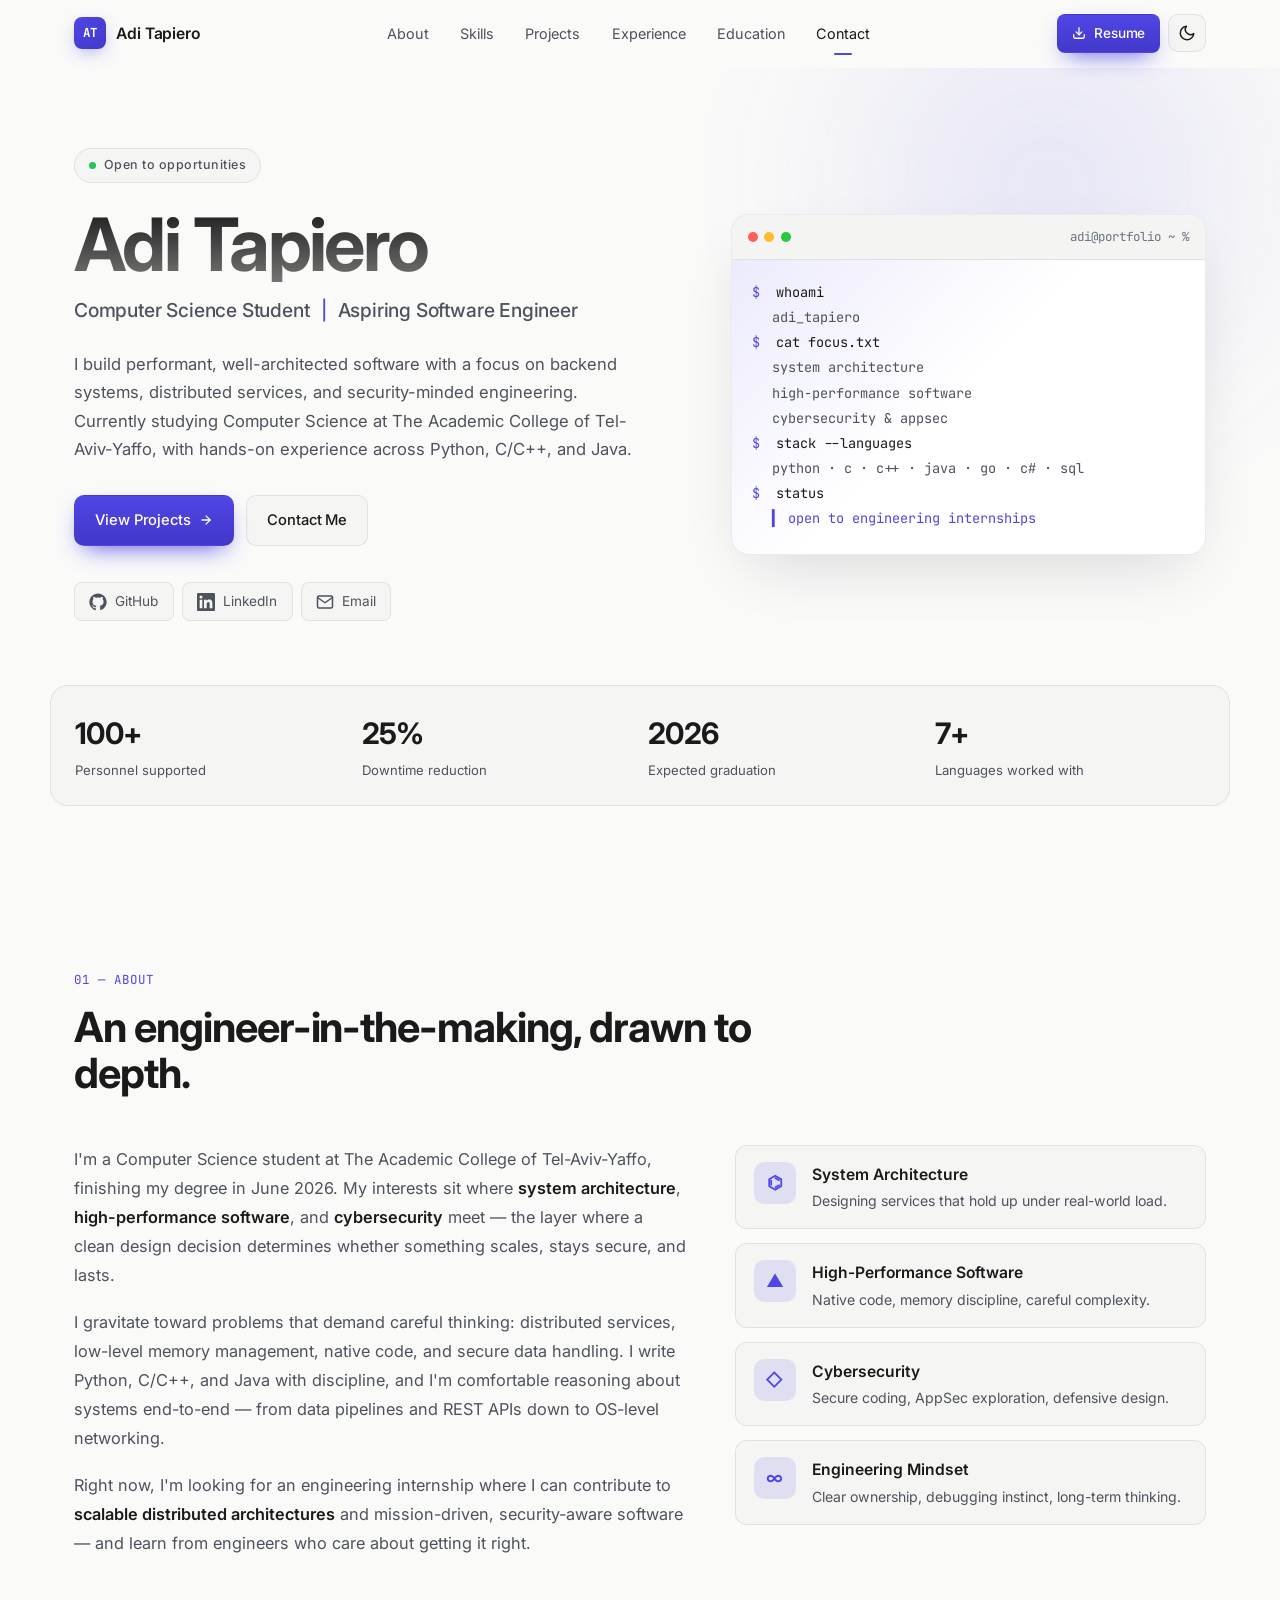
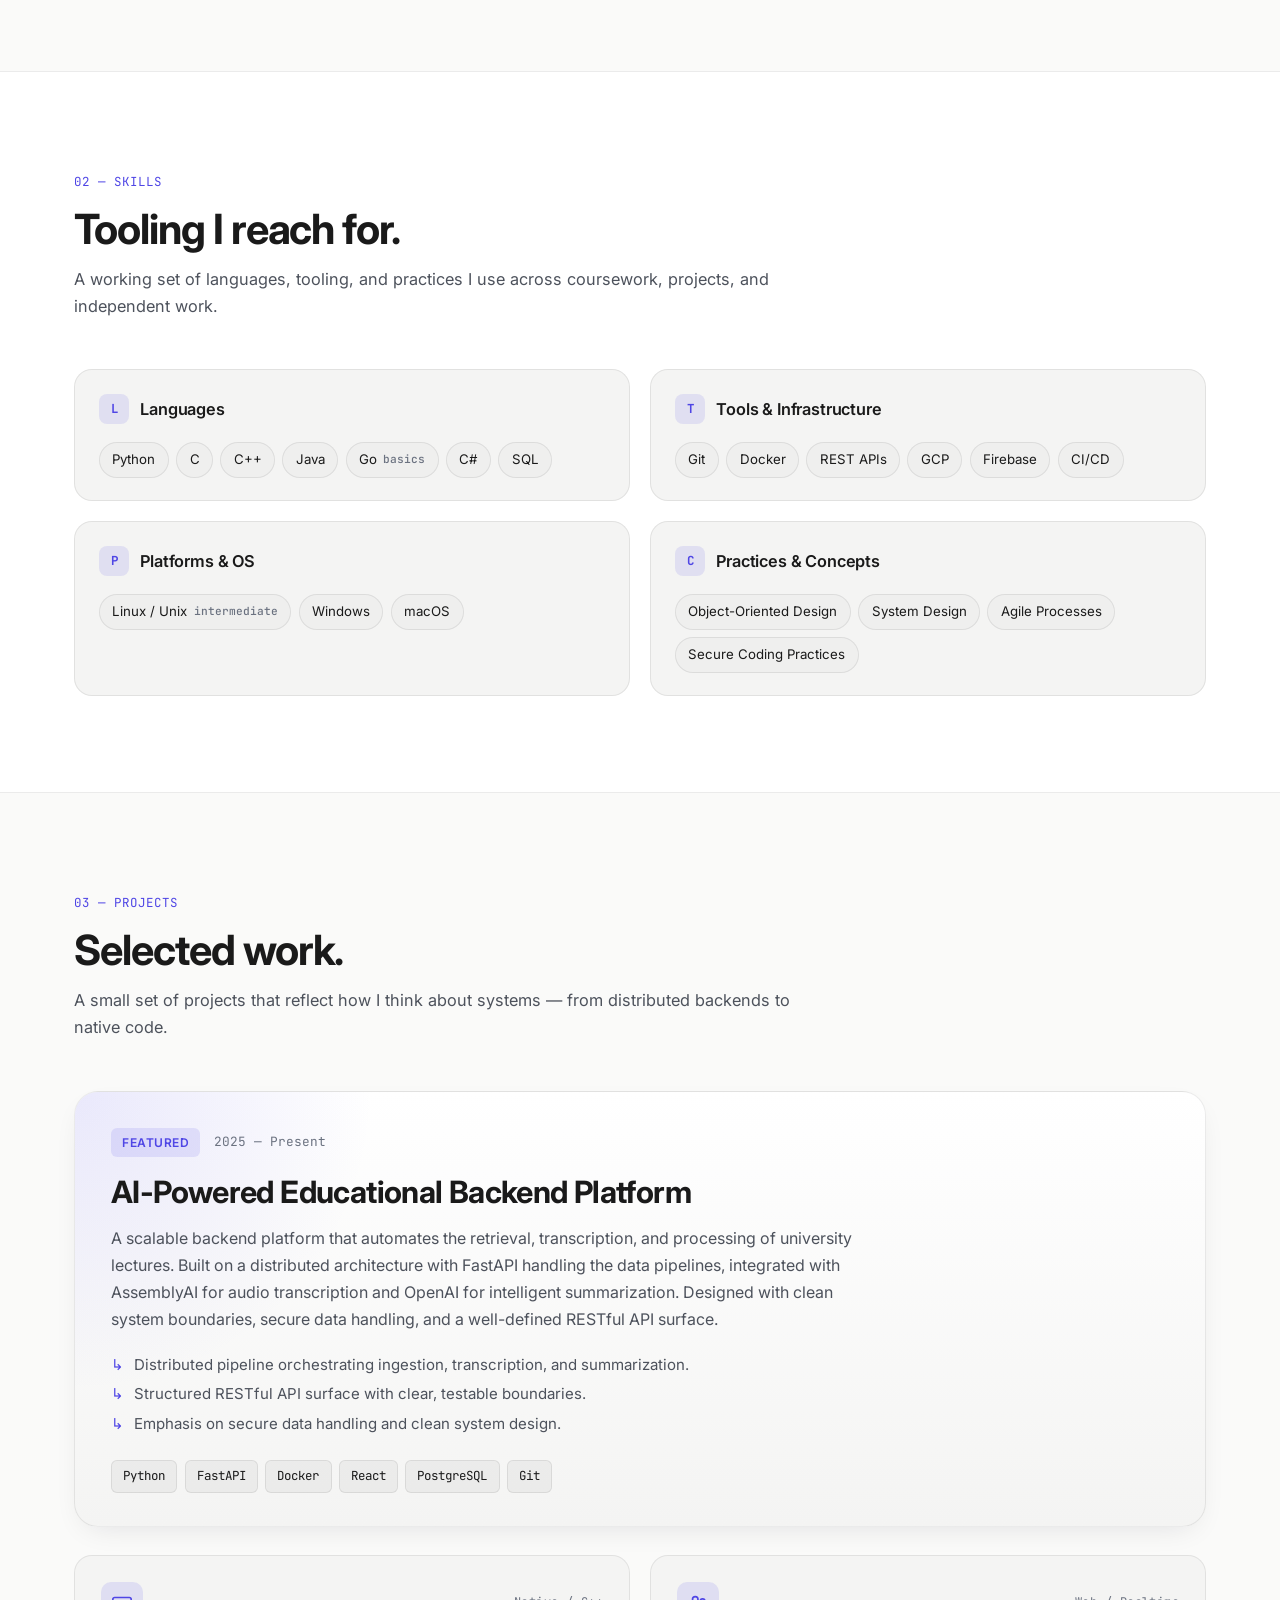
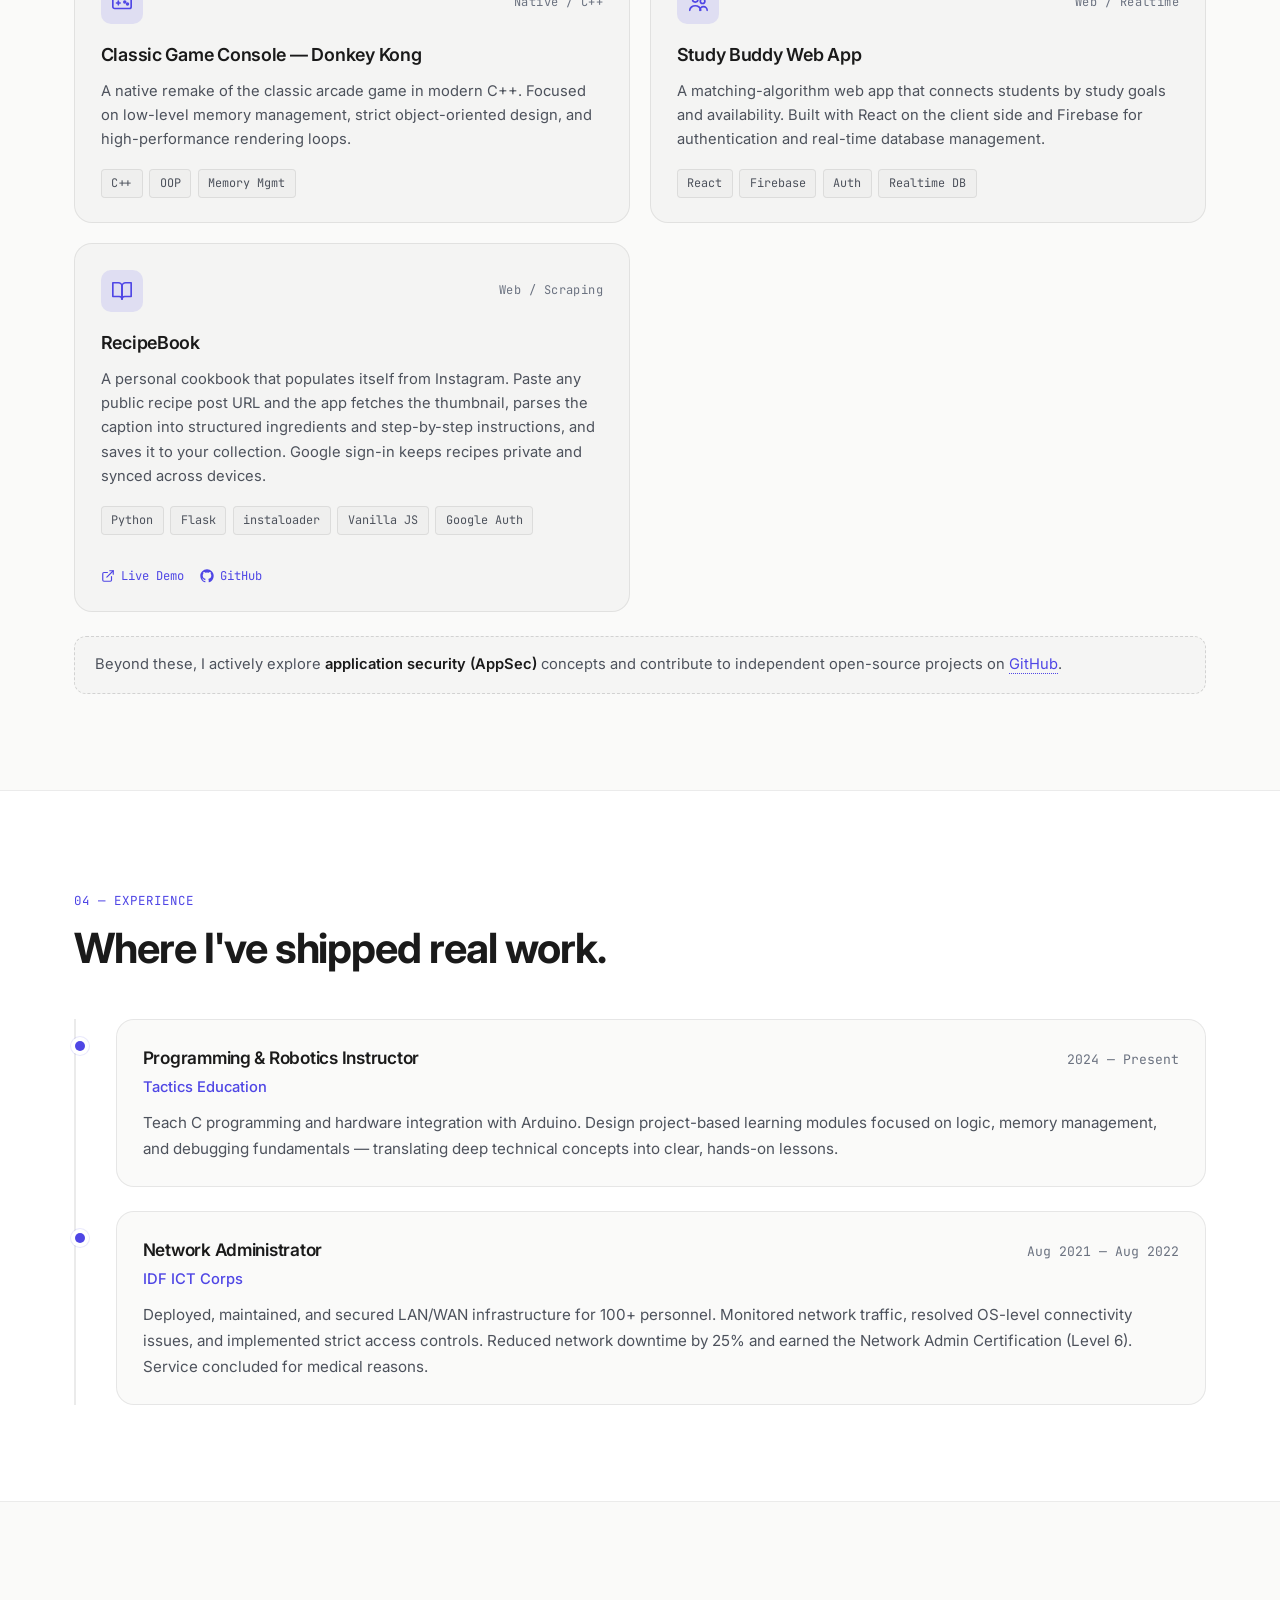
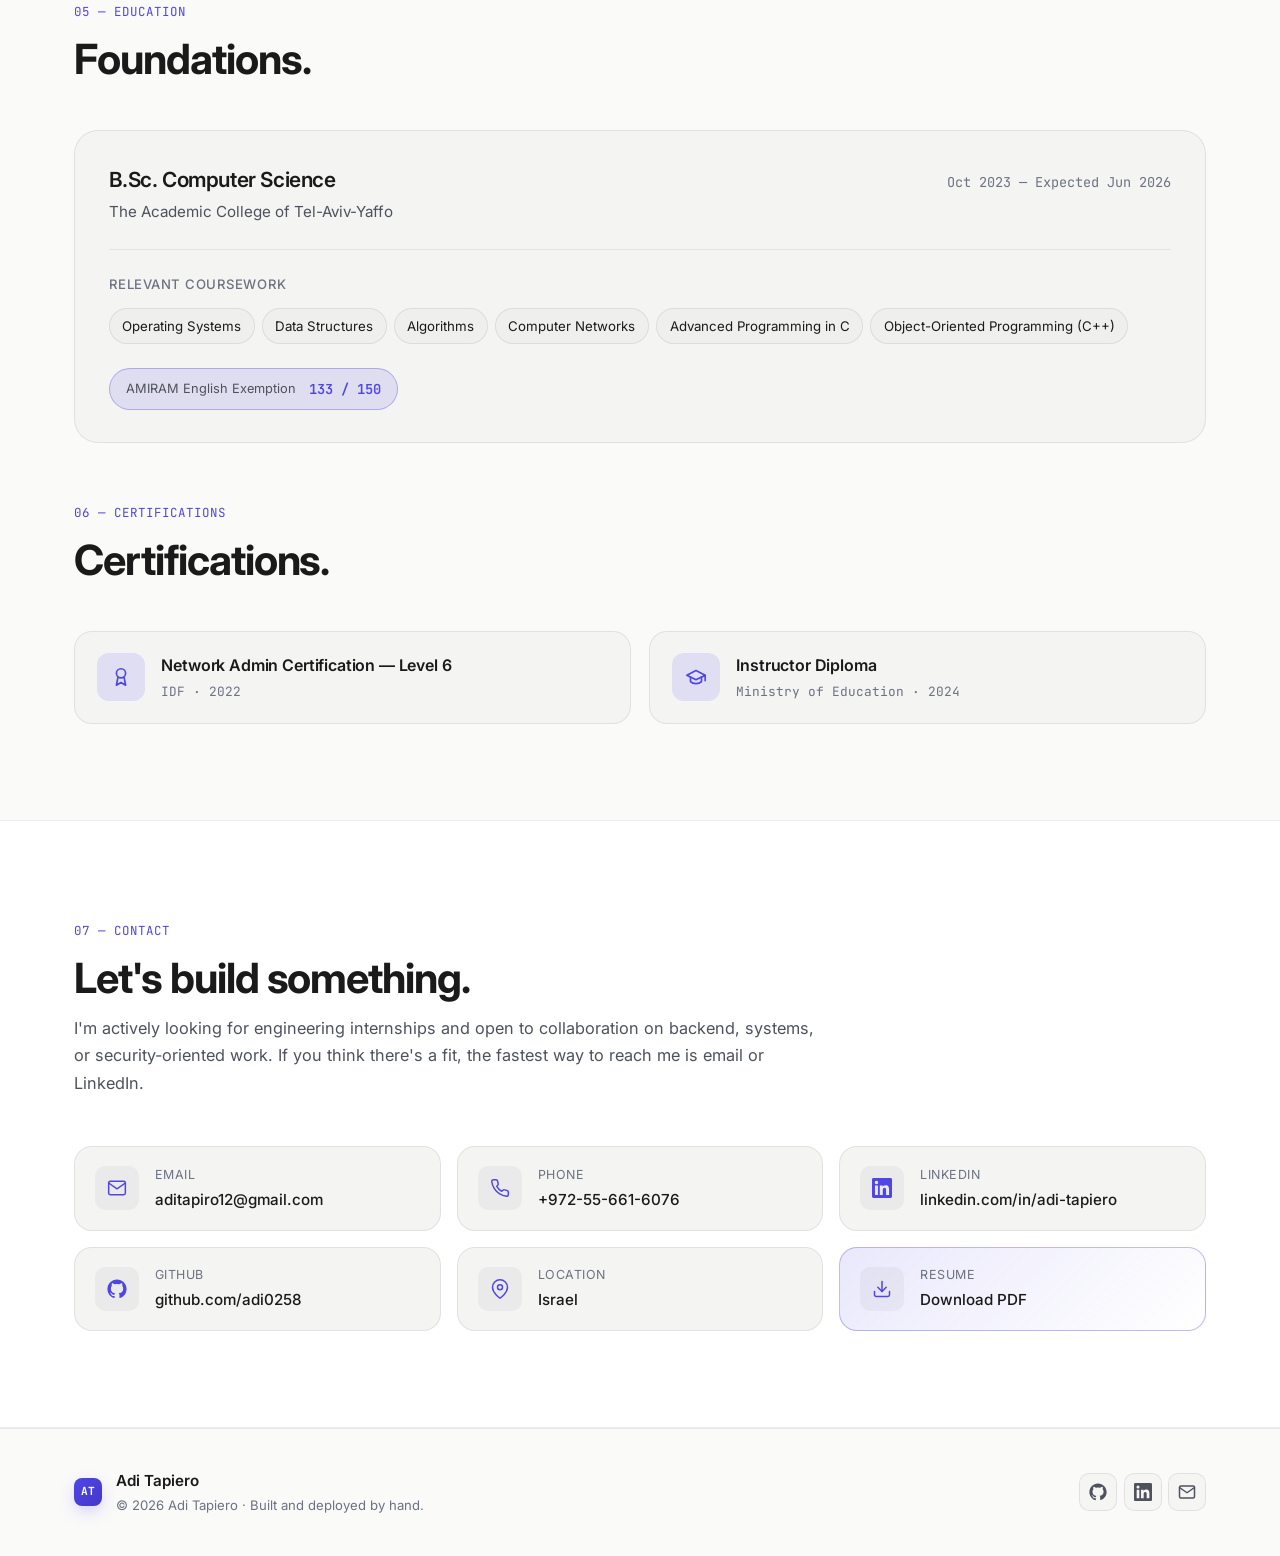
==== index.html @ b433c103 "added link" ====
<!DOCTYPE html>
<html lang="en" data-theme="dark">
<head>
  <meta charset="UTF-8" />
  <meta name="viewport" content="width=device-width, initial-scale=1.0" />
  <meta name="description" content="Adi Tapiero — Computer Science Student and Aspiring Software Engineer. Backend systems, infrastructure, and security-oriented portfolio." />
  <meta name="author" content="Adi Tapiero" />
  <title>Adi Tapiero — Computer Science Student & Aspiring SWE</title>
  <link rel="preconnect" href="https://fonts.googleapis.com" />
  <link rel="preconnect" href="https://fonts.gstatic.com" crossorigin />
  <link href="https://fonts.googleapis.com/css2?family=Inter:wght@300;400;500;600;700;800&family=JetBrains+Mono:wght@400;500;600&display=swap" rel="stylesheet" />
  <link rel="stylesheet" href="./style.css" />
</head>
<body>

  <!-- ============ NAVBAR ============ -->
  <header class="navbar" id="navbar">
    <div class="nav-inner">
      <a href="#top" class="brand" aria-label="Home — Adi Tapiero">
        <span class="monogram" aria-hidden="true">AT</span>
        <span class="brand-name">Adi Tapiero</span>
      </a>

      <nav class="nav-links" id="navLinks" aria-label="Primary">
        <a href="#about" class="nav-link">About</a>
        <a href="#skills" class="nav-link">Skills</a>
        <a href="#projects" class="nav-link">Projects</a>
        <a href="#experience" class="nav-link">Experience</a>
        <a href="#education" class="nav-link">Education</a>
        <a href="#contact" class="nav-link">Contact</a>
      </nav>

      <div class="nav-actions">
        <a href="./assets/AdiTapiero_CV.pdf" class="btn btn-primary btn-sm" target="_blank" rel="noopener" aria-label="Download Resume PDF">
          <svg width="14" height="14" viewBox="0 0 24 24" fill="none" stroke="currentColor" stroke-width="2.2" stroke-linecap="round" stroke-linejoin="round" aria-hidden="true"><path d="M21 15v4a2 2 0 0 1-2 2H5a2 2 0 0 1-2-2v-4"/><polyline points="7 10 12 15 17 10"/><line x1="12" y1="15" x2="12" y2="3"/></svg>
          Resume
        </a>
        <button class="icon-btn" id="themeToggle" aria-label="Toggle color theme" title="Toggle theme">
          <svg class="icon-sun" width="18" height="18" viewBox="0 0 24 24" fill="none" stroke="currentColor" stroke-width="2" stroke-linecap="round" stroke-linejoin="round" aria-hidden="true"><circle cx="12" cy="12" r="4"/><path d="M12 2v2M12 20v2M4.93 4.93l1.41 1.41M17.66 17.66l1.41 1.41M2 12h2M20 12h2M4.93 19.07l1.41-1.41M17.66 6.34l1.41-1.41"/></svg>
          <svg class="icon-moon" width="18" height="18" viewBox="0 0 24 24" fill="none" stroke="currentColor" stroke-width="2" stroke-linecap="round" stroke-linejoin="round" aria-hidden="true"><path d="M21 12.79A9 9 0 1 1 11.21 3 7 7 0 0 0 21 12.79z"/></svg>
        </button>
        <button class="icon-btn hamburger" id="hamburger" aria-label="Open menu" aria-expanded="false" aria-controls="navLinks">
          <span></span><span></span><span></span>
        </button>
      </div>
    </div>
  </header>

  <main id="top">

    <!-- ============ HERO ============ -->
    <section class="hero" aria-labelledby="heroTitle">
      <div class="container hero-inner">
        <div class="hero-content reveal">
          <div class="eyebrow">
            <span class="pulse" aria-hidden="true"></span>
            Open to opportunities
          </div>

          <h1 id="heroTitle" class="hero-title">
            Adi Tapiero
          </h1>
          <p class="hero-subtitle">
            Computer Science Student <span class="sep">|</span> Aspiring Software Engineer
          </p>

          <p class="hero-lead">
            I build performant, well-architected software with a focus on backend systems, distributed services, and security-minded engineering. Currently studying Computer Science at The Academic College of Tel-Aviv-Yaffo, with hands-on experience across Python, C/C++, and Java.
          </p>

          <div class="hero-ctas">
            <a href="#projects" class="btn btn-primary">
              View Projects
              <svg width="14" height="14" viewBox="0 0 24 24" fill="none" stroke="currentColor" stroke-width="2.2" stroke-linecap="round" stroke-linejoin="round" aria-hidden="true"><line x1="5" y1="12" x2="19" y2="12"/><polyline points="12 5 19 12 12 19"/></svg>
            </a>
            <a href="#contact" class="btn btn-ghost">Contact Me</a>
          </div>

          <ul class="socials" aria-label="Social links">
            <li>
              <a href="https://github.com/adi0258" target="_blank" rel="noopener" aria-label="GitHub profile">
                <svg width="18" height="18" viewBox="0 0 24 24" fill="currentColor" aria-hidden="true"><path d="M12 .5C5.65.5.5 5.65.5 12c0 5.08 3.29 9.39 7.86 10.91.58.11.79-.25.79-.56 0-.28-.01-1.02-.02-2-3.2.7-3.88-1.54-3.88-1.54-.52-1.33-1.28-1.69-1.28-1.69-1.05-.72.08-.71.08-.71 1.16.08 1.77 1.19 1.77 1.19 1.03 1.77 2.7 1.26 3.36.96.1-.75.4-1.26.73-1.55-2.55-.29-5.24-1.28-5.24-5.7 0-1.26.45-2.29 1.19-3.1-.12-.29-.52-1.46.11-3.05 0 0 .97-.31 3.18 1.18a11.02 11.02 0 0 1 5.79 0c2.2-1.49 3.17-1.18 3.17-1.18.63 1.59.23 2.76.11 3.05.74.81 1.19 1.84 1.19 3.1 0 4.43-2.69 5.4-5.26 5.69.41.35.78 1.05.78 2.11 0 1.52-.01 2.75-.01 3.13 0 .31.21.68.8.56C20.21 21.39 23.5 17.08 23.5 12 23.5 5.65 18.35.5 12 .5z"/></svg>
                <span>GitHub</span>
              </a>
            </li>
            <li>
              <a href="https://linkedin.com/in/adi-tapiero" target="_blank" rel="noopener" aria-label="LinkedIn profile">
                <svg width="18" height="18" viewBox="0 0 24 24" fill="currentColor" aria-hidden="true"><path d="M20.45 20.45h-3.55v-5.57c0-1.33-.02-3.04-1.85-3.04-1.85 0-2.13 1.45-2.13 2.95v5.66H9.36V9h3.41v1.56h.05c.48-.91 1.65-1.85 3.39-1.85 3.62 0 4.29 2.38 4.29 5.48v6.26zM5.34 7.43a2.06 2.06 0 1 1 0-4.12 2.06 2.06 0 0 1 0 4.12zM7.12 20.45H3.56V9h3.56v11.45zM22.22 0H1.77C.79 0 0 .77 0 1.72v20.56C0 23.23.79 24 1.77 24h20.45c.98 0 1.78-.77 1.78-1.72V1.72C24 .77 23.2 0 22.22 0z"/></svg>
                <span>LinkedIn</span>
              </a>
            </li>
            <li>
              <a href="mailto:aditapiro12@gmail.com" aria-label="Send email">
                <svg width="18" height="18" viewBox="0 0 24 24" fill="none" stroke="currentColor" stroke-width="2" stroke-linecap="round" stroke-linejoin="round" aria-hidden="true"><path d="M4 4h16c1.1 0 2 .9 2 2v12c0 1.1-.9 2-2 2H4c-1.1 0-2-.9-2-2V6c0-1.1.9-2 2-2z"/><polyline points="22,6 12,13 2,6"/></svg>
                <span>Email</span>
              </a>
            </li>
          </ul>
        </div>

        <aside class="hero-card reveal" aria-label="At a glance">
          <div class="card-glow" aria-hidden="true"></div>
          <div class="terminal-bar">
            <span></span><span></span><span></span>
            <p class="terminal-title">adi@portfolio ~ %</p>
          </div>
          <div class="terminal-body">
            <p><span class="t-prompt">$</span> whoami</p>
            <p class="t-out">adi_tapiero</p>
            <p><span class="t-prompt">$</span> cat focus.txt</p>
            <p class="t-out">system architecture</p>
            <p class="t-out">high-performance software</p>
            <p class="t-out">cybersecurity &amp; appsec</p>
            <p><span class="t-prompt">$</span> stack --languages</p>
            <p class="t-out">python · c · c++ · java · go · c# · sql</p>
            <p><span class="t-prompt">$</span> status</p>
            <p class="t-out t-accent">▍ open to engineering internships</p>
          </div>
        </aside>
      </div>

      <div class="metrics container reveal" role="list">
        <div class="metric" role="listitem">
          <div class="metric-num">100+</div>
          <div class="metric-label">Personnel supported</div>
        </div>
        <div class="metric" role="listitem">
          <div class="metric-num">25%</div>
          <div class="metric-label">Downtime reduction</div>
        </div>
        <div class="metric" role="listitem">
          <div class="metric-num">2026</div>
          <div class="metric-label">Expected graduation</div>
        </div>
        <div class="metric" role="listitem">
          <div class="metric-num">7+</div>
          <div class="metric-label">Languages worked with</div>
        </div>
      </div>
    </section>

    <!-- ============ ABOUT ============ -->
    <section id="about" class="section" aria-labelledby="aboutTitle">
      <div class="container">
        <header class="section-head reveal">
          <span class="section-tag">01 — About</span>
          <h2 id="aboutTitle" class="section-title">An engineer-in-the-making, drawn to depth.</h2>
        </header>

        <div class="about-grid">
          <div class="about-text reveal">
            <p>
              I'm a Computer Science student at The Academic College of Tel-Aviv-Yaffo, finishing my degree in June 2026. My interests sit where <strong>system architecture</strong>, <strong>high-performance software</strong>, and <strong>cybersecurity</strong> meet — the layer where a clean design decision determines whether something scales, stays secure, and lasts.
            </p>
            <p>
              I gravitate toward problems that demand careful thinking: distributed services, low-level memory management, native code, and secure data handling. I write Python, C/C++, and Java with discipline, and I'm comfortable reasoning about systems end-to-end — from data pipelines and REST APIs down to OS-level networking.
            </p>
            <p>
              Right now, I'm looking for an engineering internship where I can contribute to <strong>scalable distributed architectures</strong> and mission-driven, security-aware software — and learn from engineers who care about getting it right.
            </p>
          </div>

          <ul class="focus-list reveal" aria-label="Areas of focus">
            <li>
              <div class="focus-icon">⌬</div>
              <div>
                <h4>System Architecture</h4>
                <p>Designing services that hold up under real-world load.</p>
              </div>
            </li>
            <li>
              <div class="focus-icon">▲</div>
              <div>
                <h4>High-Performance Software</h4>
                <p>Native code, memory discipline, careful complexity.</p>
              </div>
            </li>
            <li>
              <div class="focus-icon">◇</div>
              <div>
                <h4>Cybersecurity</h4>
                <p>Secure coding, AppSec exploration, defensive design.</p>
              </div>
            </li>
            <li>
              <div class="focus-icon">∞</div>
              <div>
                <h4>Engineering Mindset</h4>
                <p>Clear ownership, debugging instinct, long-term thinking.</p>
              </div>
            </li>
          </ul>
        </div>
      </div>
    </section>

    <!-- ============ SKILLS ============ -->
    <section id="skills" class="section section-alt" aria-labelledby="skillsTitle">
      <div class="container">
        <header class="section-head reveal">
          <span class="section-tag">02 — Skills</span>
          <h2 id="skillsTitle" class="section-title">Tooling I reach for.</h2>
          <p class="section-sub">A working set of languages, tooling, and practices I use across coursework, projects, and independent work.</p>
        </header>

        <div class="skills-grid">
          <article class="skill-card reveal">
            <header class="skill-head">
              <span class="skill-bullet">L</span>
              <h3>Languages</h3>
            </header>
            <ul class="chips">
              <li class="chip">Python</li>
              <li class="chip">C</li>
              <li class="chip">C++</li>
              <li class="chip">Java</li>
              <li class="chip">Go <span class="chip-meta">basics</span></li>
              <li class="chip">C#</li>
              <li class="chip">SQL</li>
            </ul>
          </article>

          <article class="skill-card reveal">
            <header class="skill-head">
              <span class="skill-bullet">T</span>
              <h3>Tools &amp; Infrastructure</h3>
            </header>
            <ul class="chips">
              <li class="chip">Git</li>
              <li class="chip">Docker</li>
              <li class="chip">REST APIs</li>
              <li class="chip">GCP</li>
              <li class="chip">Firebase</li>
              <li class="chip">CI/CD</li>
            </ul>
          </article>

          <article class="skill-card reveal">
            <header class="skill-head">
              <span class="skill-bullet">P</span>
              <h3>Platforms &amp; OS</h3>
            </header>
            <ul class="chips">
              <li class="chip">Linux / Unix <span class="chip-meta">intermediate</span></li>
              <li class="chip">Windows</li>
              <li class="chip">macOS</li>
            </ul>
          </article>

          <article class="skill-card reveal">
            <header class="skill-head">
              <span class="skill-bullet">C</span>
              <h3>Practices &amp; Concepts</h3>
            </header>
            <ul class="chips">
              <li class="chip">Object-Oriented Design</li>
              <li class="chip">System Design</li>
              <li class="chip">Agile Processes</li>
              <li class="chip">Secure Coding Practices</li>
            </ul>
          </article>
        </div>
      </div>
    </section>

    <!-- ============ PROJECTS ============ -->
    <section id="projects" class="section" aria-labelledby="projectsTitle">
      <div class="container">
        <header class="section-head reveal">
          <span class="section-tag">03 — Projects</span>
          <h2 id="projectsTitle" class="section-title">Selected work.</h2>
          <p class="section-sub">A small set of projects that reflect how I think about systems — from distributed backends to native code.</p>
        </header>

        <!-- Featured Project -->
        <article class="project-featured reveal" aria-labelledby="featuredTitle">
          <div class="featured-meta">
            <span class="badge">Featured</span>
            <span class="featured-period">2025 — Present</span>
          </div>

          <h3 id="featuredTitle" class="featured-title">AI-Powered Educational Backend Platform</h3>

          <p class="featured-desc">
            A scalable backend platform that automates the retrieval, transcription, and processing of university lectures. Built on a distributed architecture with FastAPI handling the data pipelines, integrated with AssemblyAI for audio transcription and OpenAI for intelligent summarization. Designed with clean system boundaries, secure data handling, and a well-defined RESTful API surface.
          </p>

          <ul class="featured-highlights" aria-label="Project highlights">
            <li><span>↳</span> Distributed pipeline orchestrating ingestion, transcription, and summarization.</li>
            <li><span>↳</span> Structured RESTful API surface with clear, testable boundaries.</li>
            <li><span>↳</span> Emphasis on secure data handling and clean system design.</li>
          </ul>

          <div class="featured-stack">
            <span class="tech">Python</span>
            <span class="tech">FastAPI</span>
            <span class="tech">Docker</span>
            <span class="tech">React</span>
            <span class="tech">PostgreSQL</span>
            <span class="tech">Git</span>
          </div>
        </article>

        <!-- Other Projects -->
        <div class="projects-grid">
          <article class="project-card reveal">
            <div class="pc-top">
              <div class="pc-icon" aria-hidden="true">
                <svg width="22" height="22" viewBox="0 0 24 24" fill="none" stroke="currentColor" stroke-width="1.8" stroke-linecap="round" stroke-linejoin="round"><rect x="2" y="6" width="20" height="12" rx="2"/><line x1="6" y1="12" x2="10" y2="12"/><line x1="8" y1="10" x2="8" y2="14"/><circle cx="15" cy="11" r="1"/><circle cx="18" cy="13" r="1"/></svg>
              </div>
              <span class="pc-tag">Native / C++</span>
            </div>
            <h3 class="pc-title">Classic Game Console — Donkey Kong</h3>
            <p class="pc-desc">
              A native remake of the classic arcade game in modern C++. Focused on low-level memory management, strict object-oriented design, and high-performance rendering loops.
            </p>
            <ul class="pc-stack">
              <li>C++</li>
              <li>OOP</li>
              <li>Memory Mgmt</li>
            </ul>
          </article>

          <article class="project-card reveal">
            <div class="pc-top">
              <div class="pc-icon" aria-hidden="true">
                <svg width="22" height="22" viewBox="0 0 24 24" fill="none" stroke="currentColor" stroke-width="1.8" stroke-linecap="round" stroke-linejoin="round"><circle cx="9" cy="8" r="3"/><circle cx="17" cy="10" r="2.5"/><path d="M3 20c0-3 3-5 6-5s6 2 6 5"/><path d="M14 20c0-2.2 1.7-4 4-4s4 1.8 4 4"/></svg>
              </div>
              <span class="pc-tag">Web / Realtime</span>
            </div>
            <h3 class="pc-title">Study Buddy Web App</h3>
            <p class="pc-desc">
              A matching-algorithm web app that connects students by study goals and availability. Built with React on the client side and Firebase for authentication and real-time database management.
            </p>
            <ul class="pc-stack">
              <li>React</li>
              <li>Firebase</li>
              <li>Auth</li>
              <li>Realtime DB</li>
            </ul>
          </article>

          <article class="project-card reveal">
            <div class="pc-top">
              <div class="pc-icon" aria-hidden="true">
                <svg width="22" height="22" viewBox="0 0 24 24" fill="none" stroke="currentColor" stroke-width="1.8" stroke-linecap="round" stroke-linejoin="round"><path d="M2 3h6a4 4 0 0 1 4 4v14a3 3 0 0 0-3-3H2z"/><path d="M22 3h-6a4 4 0 0 0-4 4v14a3 3 0 0 1 3-3h7z"/></svg>
              </div>
              <span class="pc-tag">Web / Scraping</span>
            </div>
            <h3 class="pc-title">RecipeBook</h3>
            <p class="pc-desc">
              A personal cookbook that populates itself from Instagram. Paste any public recipe post URL and the app fetches the thumbnail, parses the caption into structured ingredients and step-by-step instructions, and saves it to your collection. Google sign-in keeps recipes private and synced across devices.
            </p>
            <ul class="pc-stack">
              <li>Python</li>
              <li>Flask</li>
              <li>instaloader</li>
              <li>Vanilla JS</li>
              <li>Google Auth</li>
            </ul>
            <div class="pc-links">
              <a class="pc-link" href="https://recipe-book-one-psi.vercel.app/" target="_blank" rel="noopener" aria-label="RecipeBook live demo">
                <svg width="14" height="14" viewBox="0 0 24 24" fill="none" stroke="currentColor" stroke-width="2" stroke-linecap="round" stroke-linejoin="round" aria-hidden="true"><path d="M18 13v6a2 2 0 0 1-2 2H5a2 2 0 0 1-2-2V8a2 2 0 0 1 2-2h6"/><polyline points="15 3 21 3 21 9"/><line x1="10" y1="14" x2="21" y2="3"/></svg>
                Live Demo
              </a>
              <a class="pc-link" href="https://github.com/adi0258/RecipeBook" target="_blank" rel="noopener" aria-label="RecipeBook on GitHub">
                <svg width="14" height="14" viewBox="0 0 24 24" fill="currentColor" aria-hidden="true"><path d="M12 .5C5.65.5.5 5.65.5 12c0 5.08 3.29 9.39 7.86 10.91.58.11.79-.25.79-.56 0-.28-.01-1.02-.02-2-3.2.7-3.88-1.54-3.88-1.54-.52-1.33-1.28-1.69-1.28-1.69-1.05-.72.08-.71.08-.71 1.16.08 1.77 1.19 1.77 1.19 1.03 1.77 2.7 1.26 3.36.96.1-.75.4-1.26.73-1.55-2.55-.29-5.24-1.28-5.24-5.7 0-1.26.45-2.29 1.19-3.1-.12-.29-.52-1.46.11-3.05 0 0 .97-.31 3.18 1.18a11.02 11.02 0 0 1 5.79 0c2.2-1.49 3.17-1.18 3.17-1.18.63 1.59.23 2.76.11 3.05.74.81 1.19 1.84 1.19 3.1 0 4.43-2.69 5.4-5.26 5.69.41.35.78 1.05.78 2.11 0 1.52-.01 2.75-.01 3.13 0 .31.21.68.8.56C20.21 21.39 23.5 17.08 23.5 12 23.5 5.65 18.35.5 12 .5z"/></svg>
                GitHub
              </a>
            </div>
          </article>
        </div>

        <p class="projects-note reveal">
          Beyond these, I actively explore <strong>application security (AppSec)</strong> concepts and contribute to independent open-source projects on <a href="https://github.com/adi0258" target="_blank" rel="noopener">GitHub</a>.
        </p>
      </div>
    </section>

    <!-- ============ EXPERIENCE ============ -->
    <section id="experience" class="section section-alt" aria-labelledby="experienceTitle">
      <div class="container">
        <header class="section-head reveal">
          <span class="section-tag">04 — Experience</span>
          <h2 id="experienceTitle" class="section-title">Where I've shipped real work.</h2>
        </header>

        <ol class="timeline">
          <li class="timeline-item reveal">
            <div class="timeline-dot" aria-hidden="true"></div>
            <article class="timeline-card">
              <div class="tl-head">
                <h3>Programming &amp; Robotics Instructor</h3>
                <span class="tl-period">2024 — Present</span>
              </div>
              <p class="tl-company">Tactics Education</p>
              <p class="tl-desc">
                Teach C programming and hardware integration with Arduino. Design project-based learning modules focused on logic, memory management, and debugging fundamentals — translating deep technical concepts into clear, hands-on lessons.
              </p>
            </article>
          </li>

          <li class="timeline-item reveal">
            <div class="timeline-dot" aria-hidden="true"></div>
            <article class="timeline-card">
              <div class="tl-head">
                <h3>Network Administrator</h3>
                <span class="tl-period">Aug 2021 — Aug 2022</span>
              </div>
              <p class="tl-company">IDF ICT Corps</p>
              <p class="tl-desc">
                Deployed, maintained, and secured LAN/WAN infrastructure for 100+ personnel. Monitored network traffic, resolved OS-level connectivity issues, and implemented strict access controls. Reduced network downtime by 25% and earned the Network Admin Certification (Level 6). Service concluded for medical reasons.
              </p>
            </article>
          </li>
        </ol>
      </div>
    </section>

    <!-- ============ EDUCATION ============ -->
    <section id="education" class="section" aria-labelledby="educationTitle">
      <div class="container">
        <header class="section-head reveal">
          <span class="section-tag">05 — Education</span>
          <h2 id="educationTitle" class="section-title">Foundations.</h2>
        </header>

        <div class="education-card reveal">
          <div class="edu-top">
            <div>
              <h3 class="edu-degree">B.Sc. Computer Science</h3>
              <p class="edu-school">The Academic College of Tel-Aviv-Yaffo</p>
            </div>
            <span class="edu-period">Oct 2023 — Expected Jun 2026</span>
          </div>

          <div class="edu-body">
            <h4 class="edu-sub">Relevant Coursework</h4>
            <ul class="chips">
              <li class="chip">Operating Systems</li>
              <li class="chip">Data Structures</li>
              <li class="chip">Algorithms</li>
              <li class="chip">Computer Networks</li>
              <li class="chip">Advanced Programming in C</li>
              <li class="chip">Object-Oriented Programming (C++)</li>
            </ul>

            <div class="edu-extra">
              <div class="edu-pill">
                <span class="edu-pill-label">AMIRAM English Exemption</span>
                <span class="edu-pill-value">133 / 150</span>
              </div>
            </div>
          </div>
        </div>

        <!-- ============ CERTIFICATIONS (in-Education block) ============ -->
        <div class="cert-block">
          <header class="section-head reveal" style="margin-top:3.5rem">
            <span class="section-tag">06 — Certifications</span>
            <h2 class="section-title">Certifications.</h2>
          </header>

          <div class="cert-grid">
            <article class="cert-card reveal">
              <div class="cert-icon" aria-hidden="true">
                <svg width="22" height="22" viewBox="0 0 24 24" fill="none" stroke="currentColor" stroke-width="1.8" stroke-linecap="round" stroke-linejoin="round"><circle cx="12" cy="8" r="5"/><polyline points="8.5 13 7 21 12 18 17 21 15.5 13"/></svg>
              </div>
              <div>
                <h3 class="cert-title">Network Admin Certification — Level 6</h3>
                <p class="cert-meta">IDF · 2022</p>
              </div>
            </article>

            <article class="cert-card reveal">
              <div class="cert-icon" aria-hidden="true">
                <svg width="22" height="22" viewBox="0 0 24 24" fill="none" stroke="currentColor" stroke-width="1.8" stroke-linecap="round" stroke-linejoin="round"><path d="M22 10v6M2 10l10-5 10 5-10 5z"/><path d="M6 12v5c3 3 9 3 12 0v-5"/></svg>
              </div>
              <div>
                <h3 class="cert-title">Instructor Diploma</h3>
                <p class="cert-meta">Ministry of Education · 2024</p>
              </div>
            </article>
          </div>
        </div>
      </div>
    </section>

    <!-- ============ CONTACT ============ -->
    <section id="contact" class="section section-alt" aria-labelledby="contactTitle">
      <div class="container">
        <header class="section-head reveal">
          <span class="section-tag">07 — Contact</span>
          <h2 id="contactTitle" class="section-title">Let's build something.</h2>
          <p class="section-sub">
            I'm actively looking for engineering internships and open to collaboration on backend, systems, or security-oriented work. If you think there's a fit, the fastest way to reach me is email or LinkedIn.
          </p>
        </header>

        <div class="contact-grid reveal">
          <a class="contact-card" href="mailto:aditapiro12@gmail.com" aria-label="Email Adi Tapiero">
            <div class="contact-ic">
              <svg width="20" height="20" viewBox="0 0 24 24" fill="none" stroke="currentColor" stroke-width="1.8" stroke-linecap="round" stroke-linejoin="round" aria-hidden="true"><path d="M4 4h16c1.1 0 2 .9 2 2v12c0 1.1-.9 2-2 2H4c-1.1 0-2-.9-2-2V6c0-1.1.9-2 2-2z"/><polyline points="22,6 12,13 2,6"/></svg>
            </div>
            <div>
              <span class="contact-label">Email</span>
              <span class="contact-value">aditapiro12@gmail.com</span>
            </div>
          </a>

          <a class="contact-card" href="tel:+972556616076" aria-label="Call Adi Tapiero">
            <div class="contact-ic">
              <svg width="20" height="20" viewBox="0 0 24 24" fill="none" stroke="currentColor" stroke-width="1.8" stroke-linecap="round" stroke-linejoin="round" aria-hidden="true"><path d="M22 16.92v3a2 2 0 0 1-2.18 2 19.86 19.86 0 0 1-8.63-3.07 19.5 19.5 0 0 1-6-6A19.86 19.86 0 0 1 2.12 4.18 2 2 0 0 1 4.11 2h3a2 2 0 0 1 2 1.72c.13.94.36 1.86.68 2.74a2 2 0 0 1-.45 2.11L8.09 9.91a16 16 0 0 0 6 6l1.34-1.25a2 2 0 0 1 2.11-.45c.88.32 1.8.55 2.74.68A2 2 0 0 1 22 16.92z"/></svg>
            </div>
            <div>
              <span class="contact-label">Phone</span>
              <span class="contact-value">+972-55-661-6076</span>
            </div>
          </a>

          <a class="contact-card" href="https://linkedin.com/in/adi-tapiero" target="_blank" rel="noopener" aria-label="LinkedIn profile">
            <div class="contact-ic">
              <svg width="20" height="20" viewBox="0 0 24 24" fill="currentColor" aria-hidden="true"><path d="M20.45 20.45h-3.55v-5.57c0-1.33-.02-3.04-1.85-3.04-1.85 0-2.13 1.45-2.13 2.95v5.66H9.36V9h3.41v1.56h.05c.48-.91 1.65-1.85 3.39-1.85 3.62 0 4.29 2.38 4.29 5.48v6.26zM5.34 7.43a2.06 2.06 0 1 1 0-4.12 2.06 2.06 0 0 1 0 4.12zM7.12 20.45H3.56V9h3.56v11.45zM22.22 0H1.77C.79 0 0 .77 0 1.72v20.56C0 23.23.79 24 1.77 24h20.45c.98 0 1.78-.77 1.78-1.72V1.72C24 .77 23.2 0 22.22 0z"/></svg>
            </div>
            <div>
              <span class="contact-label">LinkedIn</span>
              <span class="contact-value">linkedin.com/in/adi-tapiero</span>
            </div>
          </a>

          <a class="contact-card" href="https://github.com/adi0258" target="_blank" rel="noopener" aria-label="GitHub profile">
            <div class="contact-ic">
              <svg width="20" height="20" viewBox="0 0 24 24" fill="currentColor" aria-hidden="true"><path d="M12 .5C5.65.5.5 5.65.5 12c0 5.08 3.29 9.39 7.86 10.91.58.11.79-.25.79-.56 0-.28-.01-1.02-.02-2-3.2.7-3.88-1.54-3.88-1.54-.52-1.33-1.28-1.69-1.28-1.69-1.05-.72.08-.71.08-.71 1.16.08 1.77 1.19 1.77 1.19 1.03 1.77 2.7 1.26 3.36.96.1-.75.4-1.26.73-1.55-2.55-.29-5.24-1.28-5.24-5.7 0-1.26.45-2.29 1.19-3.1-.12-.29-.52-1.46.11-3.05 0 0 .97-.31 3.18 1.18a11.02 11.02 0 0 1 5.79 0c2.2-1.49 3.17-1.18 3.17-1.18.63 1.59.23 2.76.11 3.05.74.81 1.19 1.84 1.19 3.1 0 4.43-2.69 5.4-5.26 5.69.41.35.78 1.05.78 2.11 0 1.52-.01 2.75-.01 3.13 0 .31.21.68.8.56C20.21 21.39 23.5 17.08 23.5 12 23.5 5.65 18.35.5 12 .5z"/></svg>
            </div>
            <div>
              <span class="contact-label">GitHub</span>
              <span class="contact-value">github.com/adi0258</span>
            </div>
          </a>

          <div class="contact-card contact-card-static">
            <div class="contact-ic">
              <svg width="20" height="20" viewBox="0 0 24 24" fill="none" stroke="currentColor" stroke-width="1.8" stroke-linecap="round" stroke-linejoin="round" aria-hidden="true"><path d="M21 10c0 7-9 13-9 13S3 17 3 10a9 9 0 1 1 18 0z"/><circle cx="12" cy="10" r="3"/></svg>
            </div>
            <div>
              <span class="contact-label">Location</span>
              <span class="contact-value">Israel</span>
            </div>
          </div>

          <a class="contact-card contact-card-cta" href="./assets/AdiTapiero_CV.pdf" target="_blank" rel="noopener" aria-label="Download Resume PDF">
            <div class="contact-ic">
              <svg width="20" height="20" viewBox="0 0 24 24" fill="none" stroke="currentColor" stroke-width="1.8" stroke-linecap="round" stroke-linejoin="round" aria-hidden="true"><path d="M21 15v4a2 2 0 0 1-2 2H5a2 2 0 0 1-2-2v-4"/><polyline points="7 10 12 15 17 10"/><line x1="12" y1="15" x2="12" y2="3"/></svg>
            </div>
            <div>
              <span class="contact-label">Resume</span>
              <span class="contact-value">Download PDF</span>
            </div>
          </a>
        </div>
      </div>
    </section>
  </main>

  <!-- ============ FOOTER ============ -->
  <footer class="footer">
    <div class="container footer-inner">
      <div class="footer-left">
        <span class="monogram small" aria-hidden="true">AT</span>
        <div>
          <p class="footer-name">Adi Tapiero</p>
          <p class="footer-copy">© <span id="year"></span> Adi Tapiero · Built and deployed by hand.</p>
        </div>
      </div>

      <ul class="footer-socials" aria-label="Footer social links">
        <li><a href="https://github.com/adi0258" target="_blank" rel="noopener" aria-label="GitHub">
          <svg width="18" height="18" viewBox="0 0 24 24" fill="currentColor" aria-hidden="true"><path d="M12 .5C5.65.5.5 5.65.5 12c0 5.08 3.29 9.39 7.86 10.91.58.11.79-.25.79-.56 0-.28-.01-1.02-.02-2-3.2.7-3.88-1.54-3.88-1.54-.52-1.33-1.28-1.69-1.28-1.69-1.05-.72.08-.71.08-.71 1.16.08 1.77 1.19 1.77 1.19 1.03 1.77 2.7 1.26 3.36.96.1-.75.4-1.26.73-1.55-2.55-.29-5.24-1.28-5.24-5.7 0-1.26.45-2.29 1.19-3.1-.12-.29-.52-1.46.11-3.05 0 0 .97-.31 3.18 1.18a11.02 11.02 0 0 1 5.79 0c2.2-1.49 3.17-1.18 3.17-1.18.63 1.59.23 2.76.11 3.05.74.81 1.19 1.84 1.19 3.1 0 4.43-2.69 5.4-5.26 5.69.41.35.78 1.05.78 2.11 0 1.52-.01 2.75-.01 3.13 0 .31.21.68.8.56C20.21 21.39 23.5 17.08 23.5 12 23.5 5.65 18.35.5 12 .5z"/></svg>
        </a></li>
        <li><a href="https://linkedin.com/in/adi-tapiero" target="_blank" rel="noopener" aria-label="LinkedIn">
          <svg width="18" height="18" viewBox="0 0 24 24" fill="currentColor" aria-hidden="true"><path d="M20.45 20.45h-3.55v-5.57c0-1.33-.02-3.04-1.85-3.04-1.85 0-2.13 1.45-2.13 2.95v5.66H9.36V9h3.41v1.56h.05c.48-.91 1.65-1.85 3.39-1.85 3.62 0 4.29 2.38 4.29 5.48v6.26zM5.34 7.43a2.06 2.06 0 1 1 0-4.12 2.06 2.06 0 0 1 0 4.12zM7.12 20.45H3.56V9h3.56v11.45zM22.22 0H1.77C.79 0 0 .77 0 1.72v20.56C0 23.23.79 24 1.77 24h20.45c.98 0 1.78-.77 1.78-1.72V1.72C24 .77 23.2 0 22.22 0z"/></svg>
        </a></li>
        <li><a href="mailto:aditapiro12@gmail.com" aria-label="Email">
          <svg width="18" height="18" viewBox="0 0 24 24" fill="none" stroke="currentColor" stroke-width="2" stroke-linecap="round" stroke-linejoin="round" aria-hidden="true"><path d="M4 4h16c1.1 0 2 .9 2 2v12c0 1.1-.9 2-2 2H4c-1.1 0-2-.9-2-2V6c0-1.1.9-2 2-2z"/><polyline points="22,6 12,13 2,6"/></svg>
        </a></li>
      </ul>
    </div>
  </footer>

  <script src="./script.js"></script>
</body>
</html>
---- style.css ----
/* =========================================================
   Adi Tapiero — Portfolio
   Premium minimalist design, dark + light themes
   ========================================================= */

/* ---------- Tokens ---------- */
:root {
  --accent: #6366f1;        /* indigo */
  --accent-soft: rgba(99, 102, 241, 0.14);
  --accent-strong: #4f46e5;

  --bg: #0b0c10;
  --bg-elev: #0f1117;
  --bg-elev-2: #14171f;
  --surface: rgba(255, 255, 255, 0.03);
  --surface-strong: rgba(255, 255, 255, 0.06);
  --border: rgba(255, 255, 255, 0.08);
  --border-strong: rgba(255, 255, 255, 0.14);

  --text: #e7e9ee;
  --text-muted: #a0a4ad;
  --text-faint: #6b7280;

  --shadow-sm: 0 1px 2px rgba(0, 0, 0, 0.3);
  --shadow-md: 0 10px 30px -10px rgba(0, 0, 0, 0.45);
  --shadow-lg: 0 24px 60px -20px rgba(0, 0, 0, 0.55);

  --nav-blur: saturate(160%) blur(14px);
  --radius-sm: 8px;
  --radius-md: 12px;
  --radius-lg: 18px;
  --radius-xl: 24px;

  --ease: cubic-bezier(0.22, 1, 0.36, 1);
  --container: 1180px;

  --font-sans: 'Inter', -apple-system, BlinkMacSystemFont, 'Segoe UI', Roboto, sans-serif;
  --font-mono: 'JetBrains Mono', ui-monospace, 'SF Mono', Menlo, monospace;
}

/* Light theme overrides */
[data-theme="light"] {
  --accent: #4f46e5;
  --accent-soft: rgba(79, 70, 229, 0.12);
  --accent-strong: #4338ca;

  --bg: #fafaf9;
  --bg-elev: #ffffff;
  --bg-elev-2: #f4f4f3;
  --surface: rgba(0, 0, 0, 0.02);
  --surface-strong: rgba(0, 0, 0, 0.04);
  --border: rgba(0, 0, 0, 0.08);
  --border-strong: rgba(0, 0, 0, 0.14);

  --text: #1a1a1a;
  --text-muted: #4d525c;
  --text-faint: #6b7280;

  --shadow-sm: 0 1px 2px rgba(20, 20, 30, 0.06);
  --shadow-md: 0 10px 30px -12px rgba(20, 20, 30, 0.12);
  --shadow-lg: 0 24px 60px -20px rgba(20, 20, 30, 0.16);
}

/* ---------- Resets ---------- */
*, *::before, *::after { box-sizing: border-box; }
html { scroll-behavior: smooth; scroll-padding-top: 84px; -webkit-text-size-adjust: 100%; }
body {
  margin: 0;
  background: var(--bg);
  color: var(--text);
  font-family: var(--font-sans);
  font-size: 16px;
  line-height: 1.6;
  -webkit-font-smoothing: antialiased;
  text-rendering: optimizeLegibility;
  overflow-x: hidden;
}
img, svg { display: block; max-width: 100%; }
a { color: inherit; text-decoration: none; }
button { font: inherit; cursor: pointer; border: none; background: none; color: inherit; }
ul, ol { list-style: none; padding: 0; margin: 0; }
h1, h2, h3, h4, p { margin: 0; }

/* Focus states */
a:focus-visible, button:focus-visible {
  outline: 2px solid var(--accent);
  outline-offset: 3px;
  border-radius: 4px;
}

/* ---------- Layout ---------- */
.container {
  width: 100%;
  max-width: var(--container);
  margin: 0 auto;
  padding: 0 1.5rem;
}

/* ---------- NAVBAR ---------- */
.navbar {
  position: sticky;
  top: 0;
  z-index: 100;
  background: color-mix(in srgb, var(--bg) 72%, transparent);
  backdrop-filter: var(--nav-blur);
  -webkit-backdrop-filter: var(--nav-blur);
  border-bottom: 1px solid transparent;
  transition: border-color 0.3s var(--ease), background 0.3s var(--ease);
}
.navbar.scrolled {
  border-bottom-color: var(--border);
  background: color-mix(in srgb, var(--bg) 85%, transparent);
}
.nav-inner {
  max-width: var(--container);
  margin: 0 auto;
  padding: 0.85rem 1.5rem;
  display: flex;
  align-items: center;
  justify-content: space-between;
  gap: 1.25rem;
}

.brand {
  display: inline-flex;
  align-items: center;
  gap: 0.65rem;
  font-weight: 600;
  letter-spacing: -0.01em;
  color: var(--text);
  transition: opacity 0.2s var(--ease);
}
.brand:hover { opacity: 0.85; }
.brand-name { font-size: 0.98rem; }

.monogram {
  display: inline-flex;
  align-items: center;
  justify-content: center;
  width: 32px;
  height: 32px;
  border-radius: 8px;
  background: linear-gradient(135deg, var(--accent), var(--accent-strong));
  color: #fff;
  font-family: var(--font-mono);
  font-weight: 700;
  font-size: 0.78rem;
  letter-spacing: 0.02em;
  box-shadow: 0 6px 20px -8px var(--accent);
}
.monogram.small { width: 28px; height: 28px; font-size: 0.7rem; }

.nav-links {
  display: flex;
  align-items: center;
  gap: 0.25rem;
}
.nav-link {
  position: relative;
  padding: 0.5rem 0.85rem;
  font-size: 0.9rem;
  color: var(--text-muted);
  border-radius: 8px;
  transition: color 0.2s var(--ease), background 0.2s var(--ease);
}
.nav-link:hover { color: var(--text); }
.nav-link.active { color: var(--text); }
.nav-link.active::after {
  content: "";
  position: absolute;
  left: 50%;
  bottom: -2px;
  transform: translateX(-50%);
  width: 18px;
  height: 2px;
  border-radius: 2px;
  background: var(--accent);
}

.nav-actions {
  display: flex;
  align-items: center;
  gap: 0.5rem;
}

.icon-btn {
  width: 38px;
  height: 38px;
  border-radius: 10px;
  display: inline-flex;
  align-items: center;
  justify-content: center;
  border: 1px solid var(--border);
  background: var(--surface);
  color: var(--text);
  transition: background 0.2s var(--ease), border-color 0.2s var(--ease), transform 0.2s var(--ease);
}
.icon-btn:hover {
  background: var(--surface-strong);
  border-color: var(--border-strong);
}
.icon-btn:active { transform: scale(0.96); }
.icon-sun, .icon-moon { transition: opacity 0.25s var(--ease), transform 0.25s var(--ease); }
[data-theme="dark"] .icon-sun { display: block; }
[data-theme="dark"] .icon-moon { display: none; }
[data-theme="light"] .icon-sun { display: none; }
[data-theme="light"] .icon-moon { display: block; }

.hamburger {
  display: none;
  flex-direction: column;
  gap: 4px;
  padding: 0;
}
.hamburger span {
  display: block;
  width: 18px;
  height: 1.8px;
  background: var(--text);
  border-radius: 2px;
  transition: transform 0.25s var(--ease), opacity 0.2s var(--ease);
}
.hamburger.open span:nth-child(1) { transform: translateY(6px) rotate(45deg); }
.hamburger.open span:nth-child(2) { opacity: 0; }
.hamburger.open span:nth-child(3) { transform: translateY(-6px) rotate(-45deg); }

/* ---------- BUTTONS ---------- */
.btn {
  display: inline-flex;
  align-items: center;
  justify-content: center;
  gap: 0.5rem;
  padding: 0.78rem 1.25rem;
  border-radius: 10px;
  font-size: 0.92rem;
  font-weight: 500;
  letter-spacing: -0.005em;
  border: 1px solid transparent;
  transition: transform 0.2s var(--ease), background 0.2s var(--ease), border-color 0.2s var(--ease), box-shadow 0.25s var(--ease), color 0.2s var(--ease);
  white-space: nowrap;
}
.btn-sm {
  padding: 0.5rem 0.85rem;
  font-size: 0.85rem;
  border-radius: 8px;
}
.btn-primary {
  background: linear-gradient(180deg, var(--accent), var(--accent-strong));
  color: #fff;
  box-shadow: 0 10px 24px -10px var(--accent);
}
.btn-primary:hover {
  transform: translateY(-1px);
  box-shadow: 0 14px 30px -10px var(--accent);
}
.btn-primary:active { transform: translateY(0); }
.btn-ghost {
  background: var(--surface);
  color: var(--text);
  border: 1px solid var(--border);
}
.btn-ghost:hover {
  background: var(--surface-strong);
  border-color: var(--border-strong);
  transform: translateY(-1px);
}

/* ---------- HERO ---------- */
.hero {
  position: relative;
  padding: 5rem 0 4rem;
  overflow: hidden;
}
.hero::before {
  content: "";
  position: absolute;
  inset: -30% -10% auto auto;
  width: 720px;
  height: 720px;
  background: radial-gradient(circle at center, var(--accent-soft), transparent 60%);
  filter: blur(50px);
  z-index: -1;
  pointer-events: none;
}
.hero-inner {
  display: grid;
  grid-template-columns: 1.25fr 1fr;
  gap: 4rem;
  align-items: center;
}
.hero-content { max-width: 640px; }

.eyebrow {
  display: inline-flex;
  align-items: center;
  gap: 0.5rem;
  font-size: 0.78rem;
  font-weight: 500;
  letter-spacing: 0.04em;
  color: var(--text-muted);
  padding: 0.4rem 0.85rem;
  border: 1px solid var(--border);
  border-radius: 999px;
  background: var(--surface);
  margin-bottom: 1.5rem;
}
.pulse {
  width: 7px;
  height: 7px;
  border-radius: 50%;
  background: #22c55e;
  box-shadow: 0 0 0 0 rgba(34, 197, 94, 0.5);
  animation: pulse 2s infinite;
}
@keyframes pulse {
  0% { box-shadow: 0 0 0 0 rgba(34, 197, 94, 0.5); }
  70% { box-shadow: 0 0 0 8px rgba(34, 197, 94, 0); }
  100% { box-shadow: 0 0 0 0 rgba(34, 197, 94, 0); }
}

.hero-title {
  font-size: clamp(2.8rem, 6.2vw, 4.6rem);
  font-weight: 700;
  letter-spacing: -0.035em;
  line-height: 1.02;
  margin-bottom: 0.85rem;
  background: linear-gradient(180deg, var(--text), color-mix(in srgb, var(--text) 60%, transparent));
  -webkit-background-clip: text;
  background-clip: text;
  color: transparent;
}
.hero-subtitle {
  font-size: clamp(1.05rem, 1.6vw, 1.2rem);
  color: var(--text-muted);
  font-weight: 500;
  margin-bottom: 1.5rem;
  letter-spacing: -0.01em;
}
.hero-subtitle .sep { color: var(--accent); margin: 0 0.4rem; }
.hero-lead {
  font-size: 1.04rem;
  color: var(--text-muted);
  line-height: 1.7;
  margin-bottom: 2rem;
  max-width: 560px;
}

.hero-ctas {
  display: flex;
  flex-wrap: wrap;
  gap: 0.75rem;
  margin-bottom: 2.25rem;
}

.socials {
  display: flex;
  flex-wrap: wrap;
  gap: 0.5rem;
}
.socials a {
  display: inline-flex;
  align-items: center;
  gap: 0.5rem;
  padding: 0.5rem 0.9rem;
  font-size: 0.85rem;
  color: var(--text-muted);
  border: 1px solid var(--border);
  border-radius: 8px;
  background: var(--surface);
  transition: color 0.2s var(--ease), border-color 0.2s var(--ease), background 0.2s var(--ease), transform 0.2s var(--ease);
}
.socials a:hover {
  color: var(--text);
  border-color: var(--accent);
  transform: translateY(-1px);
}

/* Hero card (terminal style) */
.hero-card {
  position: relative;
  background: var(--bg-elev);
  border: 1px solid var(--border);
  border-radius: var(--radius-lg);
  overflow: hidden;
  box-shadow: var(--shadow-lg);
}
.card-glow {
  position: absolute;
  inset: -1px;
  border-radius: var(--radius-lg);
  background: linear-gradient(135deg, var(--accent-soft), transparent 50%);
  z-index: 0;
  pointer-events: none;
}
.terminal-bar {
  position: relative;
  display: flex;
  align-items: center;
  gap: 0.4rem;
  padding: 0.75rem 1rem;
  border-bottom: 1px solid var(--border);
  background: var(--bg-elev-2);
  z-index: 1;
}
.terminal-bar span {
  width: 10px;
  height: 10px;
  border-radius: 50%;
  background: var(--border-strong);
}
.terminal-bar span:nth-child(1) { background: #ff5f57; }
.terminal-bar span:nth-child(2) { background: #febc2e; }
.terminal-bar span:nth-child(3) { background: #28c840; }
.terminal-title {
  font-family: var(--font-mono);
  font-size: 0.78rem;
  color: var(--text-faint);
  margin-left: auto;
}
.terminal-body {
  position: relative;
  padding: 1.25rem 1.25rem 1.4rem;
  font-family: var(--font-mono);
  font-size: 0.85rem;
  line-height: 1.85;
  color: var(--text);
  z-index: 1;
}
.terminal-body p { margin: 0; }
.t-prompt { color: var(--accent); margin-right: 0.5rem; }
.t-out { color: var(--text-muted); padding-left: 1.25rem; }
.t-accent { color: var(--accent); }

/* Metrics strip */
.metrics {
  margin-top: 4rem;
  display: grid;
  grid-template-columns: repeat(4, 1fr);
  gap: 1rem;
  padding: 1.5rem;
  border: 1px solid var(--border);
  border-radius: var(--radius-lg);
  background: var(--surface);
}
.metric { text-align: left; }
.metric-num {
  font-size: clamp(1.4rem, 2.4vw, 1.85rem);
  font-weight: 700;
  letter-spacing: -0.02em;
  color: var(--text);
}
.metric-label {
  font-size: 0.82rem;
  color: var(--text-muted);
  margin-top: 0.15rem;
}

/* ---------- SECTIONS ---------- */
.section {
  padding: 6rem 0;
  position: relative;
}
.section-alt { background: var(--bg-elev); border-top: 1px solid var(--border); border-bottom: 1px solid var(--border); }

.section-head {
  max-width: 760px;
  margin-bottom: 3rem;
}
.section-tag {
  display: inline-block;
  font-family: var(--font-mono);
  font-size: 0.78rem;
  letter-spacing: 0.08em;
  color: var(--accent);
  text-transform: uppercase;
  margin-bottom: 0.85rem;
}
.section-title {
  font-size: clamp(1.85rem, 3.4vw, 2.6rem);
  font-weight: 700;
  letter-spacing: -0.025em;
  line-height: 1.12;
  color: var(--text);
}
.section-sub {
  margin-top: 0.85rem;
  font-size: 1.02rem;
  color: var(--text-muted);
  line-height: 1.7;
}

/* ---------- ABOUT ---------- */
.about-grid {
  display: grid;
  grid-template-columns: 1.3fr 1fr;
  gap: 3rem;
  align-items: start;
}
.about-text p {
  font-size: 1.02rem;
  line-height: 1.78;
  color: var(--text-muted);
  margin-bottom: 1.1rem;
}
.about-text strong { color: var(--text); font-weight: 600; }

.focus-list { display: grid; gap: 0.9rem; }
.focus-list li {
  display: grid;
  grid-template-columns: 42px 1fr;
  gap: 1rem;
  align-items: start;
  padding: 1rem 1.1rem;
  background: var(--surface);
  border: 1px solid var(--border);
  border-radius: var(--radius-md);
  transition: border-color 0.25s var(--ease), transform 0.25s var(--ease), background 0.25s var(--ease);
}
.focus-list li:hover {
  border-color: var(--accent);
  background: var(--surface-strong);
  transform: translateY(-2px);
}
.focus-icon {
  width: 42px;
  height: 42px;
  display: inline-flex;
  align-items: center;
  justify-content: center;
  border-radius: 10px;
  background: var(--accent-soft);
  color: var(--accent);
  font-size: 1.1rem;
  font-weight: 600;
}
.focus-list h4 { font-size: 0.98rem; font-weight: 600; color: var(--text); margin-bottom: 0.2rem; }
.focus-list p { font-size: 0.88rem; color: var(--text-muted); line-height: 1.55; }

/* ---------- SKILLS ---------- */
.skills-grid {
  display: grid;
  grid-template-columns: repeat(2, 1fr);
  gap: 1.25rem;
}
.skill-card {
  padding: 1.5rem 1.5rem 1.4rem;
  background: var(--bg-elev-2);
  border: 1px solid var(--border);
  border-radius: var(--radius-lg);
  transition: border-color 0.25s var(--ease), transform 0.25s var(--ease);
}
.skill-card:hover {
  border-color: var(--border-strong);
  transform: translateY(-2px);
}
.skill-head {
  display: flex;
  align-items: center;
  gap: 0.7rem;
  margin-bottom: 1.1rem;
}
.skill-bullet {
  width: 30px;
  height: 30px;
  display: inline-flex;
  align-items: center;
  justify-content: center;
  border-radius: 8px;
  background: var(--accent-soft);
  color: var(--accent);
  font-family: var(--font-mono);
  font-size: 0.78rem;
  font-weight: 700;
}
.skill-head h3 { font-size: 1.02rem; font-weight: 600; letter-spacing: -0.01em; color: var(--text); }

.chips {
  display: flex;
  flex-wrap: wrap;
  gap: 0.45rem;
}
.chip {
  display: inline-flex;
  align-items: center;
  gap: 0.4rem;
  padding: 0.4rem 0.78rem;
  font-size: 0.83rem;
  color: var(--text);
  background: var(--surface);
  border: 1px solid var(--border);
  border-radius: 999px;
  transition: border-color 0.2s var(--ease), background 0.2s var(--ease), color 0.2s var(--ease);
}
.chip:hover {
  border-color: var(--accent);
  color: var(--accent);
}
.chip-meta {
  font-family: var(--font-mono);
  font-size: 0.7rem;
  color: var(--text-faint);
  font-weight: 500;
}

/* ---------- PROJECTS ---------- */
.project-featured {
  position: relative;
  padding: 2.25rem 2.25rem 2.1rem;
  background: linear-gradient(180deg, var(--bg-elev), var(--bg-elev-2));
  border: 1px solid var(--border);
  border-radius: var(--radius-xl);
  overflow: hidden;
  box-shadow: var(--shadow-md);
  margin-bottom: 1.75rem;
  transition: border-color 0.3s var(--ease), transform 0.3s var(--ease);
}
.project-featured::before {
  content: "";
  position: absolute;
  inset: -1px;
  background: radial-gradient(600px circle at 0% 0%, var(--accent-soft), transparent 50%);
  pointer-events: none;
  z-index: 0;
}
.project-featured:hover {
  border-color: var(--accent);
  transform: translateY(-3px);
}
.project-featured > * { position: relative; z-index: 1; }

.featured-meta {
  display: flex;
  align-items: center;
  gap: 0.85rem;
  margin-bottom: 1.1rem;
}
.badge {
  display: inline-block;
  padding: 0.3rem 0.7rem;
  font-size: 0.75rem;
  font-weight: 600;
  letter-spacing: 0.04em;
  text-transform: uppercase;
  color: var(--accent);
  background: var(--accent-soft);
  border-radius: 6px;
}
.featured-period {
  font-family: var(--font-mono);
  font-size: 0.8rem;
  color: var(--text-faint);
}
.featured-title {
  font-size: clamp(1.5rem, 2.4vw, 2rem);
  font-weight: 700;
  letter-spacing: -0.02em;
  line-height: 1.2;
  margin-bottom: 0.85rem;
}
.featured-desc {
  color: var(--text-muted);
  font-size: 1rem;
  line-height: 1.7;
  margin-bottom: 1.25rem;
  max-width: 760px;
}
.featured-highlights {
  display: grid;
  gap: 0.45rem;
  margin-bottom: 1.5rem;
}
.featured-highlights li {
  display: flex;
  gap: 0.6rem;
  font-size: 0.94rem;
  color: var(--text-muted);
  line-height: 1.5;
}
.featured-highlights span {
  color: var(--accent);
  font-family: var(--font-mono);
}
.featured-stack {
  display: flex;
  flex-wrap: wrap;
  gap: 0.45rem;
}
.tech {
  display: inline-block;
  padding: 0.35rem 0.7rem;
  font-family: var(--font-mono);
  font-size: 0.78rem;
  color: var(--text);
  background: var(--surface-strong);
  border: 1px solid var(--border);
  border-radius: 6px;
}

.projects-grid {
  display: grid;
  grid-template-columns: repeat(2, 1fr);
  gap: 1.25rem;
}
.project-card {
  padding: 1.6rem 1.6rem 1.5rem;
  background: var(--bg-elev-2);
  border: 1px solid var(--border);
  border-radius: var(--radius-lg);
  transition: border-color 0.25s var(--ease), transform 0.25s var(--ease), background 0.25s var(--ease);
}
.project-card:hover {
  border-color: var(--accent);
  transform: translateY(-3px);
}
.pc-top {
  display: flex;
  align-items: center;
  justify-content: space-between;
  margin-bottom: 1.1rem;
}
.pc-icon {
  width: 42px;
  height: 42px;
  display: inline-flex;
  align-items: center;
  justify-content: center;
  border-radius: 10px;
  background: var(--accent-soft);
  color: var(--accent);
}
.pc-tag {
  font-family: var(--font-mono);
  font-size: 0.75rem;
  color: var(--text-faint);
  letter-spacing: 0.04em;
}
.pc-title {
  font-size: 1.12rem;
  font-weight: 600;
  letter-spacing: -0.015em;
  margin-bottom: 0.55rem;
  color: var(--text);
}
.pc-desc {
  font-size: 0.92rem;
  color: var(--text-muted);
  line-height: 1.65;
  margin-bottom: 1.1rem;
}
.pc-stack {
  display: flex;
  flex-wrap: wrap;
  gap: 0.4rem;
}
.pc-stack li {
  font-family: var(--font-mono);
  font-size: 0.74rem;
  padding: 0.25rem 0.6rem;
  border: 1px solid var(--border);
  border-radius: 4px;
  color: var(--text-muted);
  background: var(--surface);
}

.pc-links {
  display: flex;
  gap: 1rem;
  margin-top: 1rem;
}
.pc-link {
  display: inline-flex;
  align-items: center;
  gap: 0.4rem;
  margin-top: 1rem;
  font-family: var(--font-mono);
  font-size: 0.76rem;
  color: var(--accent);
  text-decoration: none;
  border-bottom: 1px solid transparent;
  transition: border-color 0.2s;
}
.pc-link:hover { border-bottom-color: var(--accent); }

.projects-note {
  margin-top: 1.5rem;
  padding: 1rem 1.25rem;
  background: var(--surface);
  border: 1px dashed var(--border-strong);
  border-radius: var(--radius-md);
  color: var(--text-muted);
  font-size: 0.92rem;
}
.projects-note a { color: var(--accent); border-bottom: 1px dotted var(--accent); }
.projects-note strong { color: var(--text); font-weight: 600; }

/* ---------- EXPERIENCE TIMELINE ---------- */
.timeline {
  position: relative;
  padding-left: 1.5rem;
  border-left: 2px solid var(--border);
  display: grid;
  gap: 1.5rem;
}
.timeline-item {
  position: relative;
  padding-left: 1rem;
}
.timeline-dot {
  position: absolute;
  left: -1.55rem;
  top: 1.4rem;
  width: 10px;
  height: 10px;
  border-radius: 50%;
  background: var(--accent);
  box-shadow: 0 0 0 4px var(--bg-elev), 0 0 0 5px var(--accent-soft);
}
.timeline-card {
  padding: 1.5rem 1.6rem;
  background: var(--bg);
  border: 1px solid var(--border);
  border-radius: var(--radius-lg);
  transition: border-color 0.25s var(--ease), transform 0.25s var(--ease);
}
.timeline-card:hover {
  border-color: var(--accent);
  transform: translateY(-2px);
}
.tl-head {
  display: flex;
  align-items: baseline;
  justify-content: space-between;
  flex-wrap: wrap;
  gap: 0.5rem;
  margin-bottom: 0.25rem;
}
.tl-head h3 {
  font-size: 1.08rem;
  font-weight: 600;
  letter-spacing: -0.015em;
  color: var(--text);
}
.tl-period {
  font-family: var(--font-mono);
  font-size: 0.82rem;
  color: var(--text-faint);
}
.tl-company {
  font-size: 0.92rem;
  color: var(--accent);
  font-weight: 500;
  margin-bottom: 0.7rem;
}
.tl-desc {
  color: var(--text-muted);
  font-size: 0.95rem;
  line-height: 1.7;
}

/* ---------- EDUCATION ---------- */
.education-card {
  padding: 2rem 2.1rem;
  background: var(--bg-elev-2);
  border: 1px solid var(--border);
  border-radius: var(--radius-xl);
  transition: border-color 0.25s var(--ease);
}
.education-card:hover { border-color: var(--border-strong); }
.edu-top {
  display: flex;
  justify-content: space-between;
  align-items: baseline;
  flex-wrap: wrap;
  gap: 0.75rem;
  margin-bottom: 1.5rem;
  padding-bottom: 1.5rem;
  border-bottom: 1px solid var(--border);
}
.edu-degree {
  font-size: 1.3rem;
  font-weight: 600;
  letter-spacing: -0.02em;
}
.edu-school {
  color: var(--text-muted);
  margin-top: 0.25rem;
  font-size: 0.95rem;
}
.edu-period {
  font-family: var(--font-mono);
  font-size: 0.85rem;
  color: var(--text-faint);
}
.edu-sub {
  font-size: 0.82rem;
  font-weight: 500;
  letter-spacing: 0.04em;
  text-transform: uppercase;
  color: var(--text-faint);
  margin-bottom: 0.85rem;
}
.edu-extra { margin-top: 1.5rem; }
.edu-pill {
  display: inline-flex;
  align-items: center;
  gap: 0.85rem;
  padding: 0.55rem 1rem;
  background: var(--accent-soft);
  border: 1px solid color-mix(in srgb, var(--accent) 35%, transparent);
  border-radius: 999px;
}
.edu-pill-label {
  font-size: 0.8rem;
  color: var(--text-muted);
}
.edu-pill-value {
  font-family: var(--font-mono);
  font-size: 0.86rem;
  font-weight: 600;
  color: var(--accent);
}

/* ---------- CERTIFICATIONS ---------- */
.cert-grid {
  display: grid;
  grid-template-columns: repeat(2, 1fr);
  gap: 1.1rem;
}
.cert-card {
  display: grid;
  grid-template-columns: 48px 1fr;
  gap: 1rem;
  padding: 1.3rem 1.4rem;
  background: var(--bg-elev-2);
  border: 1px solid var(--border);
  border-radius: var(--radius-lg);
  align-items: center;
  transition: border-color 0.25s var(--ease), transform 0.25s var(--ease);
}
.cert-card:hover {
  border-color: var(--accent);
  transform: translateY(-2px);
}
.cert-icon {
  width: 48px;
  height: 48px;
  display: inline-flex;
  align-items: center;
  justify-content: center;
  border-radius: 12px;
  background: var(--accent-soft);
  color: var(--accent);
}
.cert-title {
  font-size: 1rem;
  font-weight: 600;
  letter-spacing: -0.01em;
  margin-bottom: 0.2rem;
}
.cert-meta {
  font-family: var(--font-mono);
  font-size: 0.8rem;
  color: var(--text-faint);
}

/* ---------- CONTACT ---------- */
.contact-grid {
  display: grid;
  grid-template-columns: repeat(3, 1fr);
  gap: 1rem;
}
.contact-card {
  display: grid;
  grid-template-columns: 44px 1fr;
  gap: 1rem;
  align-items: center;
  padding: 1.1rem 1.25rem;
  background: var(--bg-elev-2);
  border: 1px solid var(--border);
  border-radius: var(--radius-lg);
  transition: border-color 0.25s var(--ease), transform 0.25s var(--ease), background 0.25s var(--ease);
  color: var(--text);
}
.contact-card:hover {
  border-color: var(--accent);
  transform: translateY(-2px);
  background: var(--bg-elev);
}
.contact-card-static { cursor: default; }
.contact-card-static:hover { transform: none; border-color: var(--border); background: var(--bg-elev-2); }
.contact-card-cta {
  background: linear-gradient(135deg, var(--accent-soft), transparent);
  border-color: color-mix(in srgb, var(--accent) 35%, transparent);
}
.contact-ic {
  width: 44px;
  height: 44px;
  display: inline-flex;
  align-items: center;
  justify-content: center;
  border-radius: 10px;
  background: var(--surface-strong);
  color: var(--accent);
}
.contact-label {
  display: block;
  font-size: 0.78rem;
  color: var(--text-faint);
  letter-spacing: 0.04em;
  text-transform: uppercase;
  margin-bottom: 0.2rem;
}
.contact-value {
  display: block;
  font-size: 0.95rem;
  color: var(--text);
  font-weight: 500;
  word-break: break-word;
}

/* ---------- FOOTER ---------- */
.footer {
  border-top: 1px solid var(--border);
  background: var(--bg);
  padding: 2.5rem 0;
}
.footer-inner {
  display: flex;
  align-items: center;
  justify-content: space-between;
  gap: 1.5rem;
  flex-wrap: wrap;
}
.footer-left {
  display: flex;
  align-items: center;
  gap: 0.85rem;
}
.footer-name { font-weight: 600; font-size: 0.95rem; }
.footer-copy { font-size: 0.82rem; color: var(--text-faint); margin-top: 0.1rem; }

.footer-socials {
  display: flex;
  gap: 0.4rem;
}
.footer-socials a {
  width: 38px;
  height: 38px;
  display: inline-flex;
  align-items: center;
  justify-content: center;
  border-radius: 10px;
  border: 1px solid var(--border);
  color: var(--text-muted);
  background: var(--surface);
  transition: color 0.2s var(--ease), border-color 0.2s var(--ease), transform 0.2s var(--ease);
}
.footer-socials a:hover {
  color: var(--accent);
  border-color: var(--accent);
  transform: translateY(-2px);
}

/* ---------- REVEAL ANIMATIONS ---------- */
.reveal {
  opacity: 0;
  transform: translateY(16px);
  transition: opacity 0.7s var(--ease), transform 0.7s var(--ease);
  will-change: opacity, transform;
}
.reveal.is-visible {
  opacity: 1;
  transform: translateY(0);
}

@media (prefers-reduced-motion: reduce) {
  .reveal, .reveal.is-visible { opacity: 1; transform: none; transition: none; }
  html { scroll-behavior: auto; }
  .pulse { animation: none; }
}

/* ---------- RESPONSIVE ---------- */
@media (max-width: 980px) {
  .hero-inner { grid-template-columns: 1fr; gap: 2.5rem; }
  .about-grid { grid-template-columns: 1fr; gap: 2rem; }
  .skills-grid, .projects-grid, .cert-grid { grid-template-columns: 1fr; }
  .contact-grid { grid-template-columns: repeat(2, 1fr); }
  .metrics { grid-template-columns: repeat(2, 1fr); gap: 1.25rem; }
  .section { padding: 4.5rem 0; }
}

@media (max-width: 720px) {
  .hamburger { display: inline-flex; }
  .nav-links {
    position: absolute;
    top: 100%;
    right: 1.5rem;
    left: 1.5rem;
    flex-direction: column;
    align-items: stretch;
    background: var(--bg-elev);
    border: 1px solid var(--border);
    border-radius: var(--radius-lg);
    padding: 0.6rem;
    margin-top: 0.5rem;
    box-shadow: var(--shadow-lg);
    transform-origin: top right;
    transform: translateY(-8px) scale(0.97);
    opacity: 0;
    visibility: hidden;
    transition: opacity 0.2s var(--ease), transform 0.2s var(--ease), visibility 0.2s linear;
    gap: 0.1rem;
  }
  .nav-links.open {
    opacity: 1;
    visibility: visible;
    transform: translateY(0) scale(1);
  }
  .nav-link {
    padding: 0.75rem 0.9rem;
    font-size: 0.95rem;
  }
  .nav-link.active::after { display: none; }
  .nav-link.active { background: var(--accent-soft); color: var(--accent); }

  .brand-name { display: none; }
  .hero { padding: 3.5rem 0 3rem; }
  .hero-ctas { flex-direction: column; align-items: stretch; }
  .btn { justify-content: center; }
  .contact-grid { grid-template-columns: 1fr; }
  .metrics { grid-template-columns: repeat(2, 1fr); padding: 1.25rem; }
  .section { padding: 4rem 0; }
  .education-card { padding: 1.5rem 1.4rem; }
  .project-featured { padding: 1.75rem 1.5rem; }
  .footer-inner { flex-direction: column; align-items: flex-start; }
}

@media (max-width: 420px) {
  .metrics { grid-template-columns: 1fr; }
  .container { padding: 0 1.1rem; }
  .nav-inner { padding: 0.75rem 1.1rem; }
  .nav-links { left: 1.1rem; right: 1.1rem; }
}
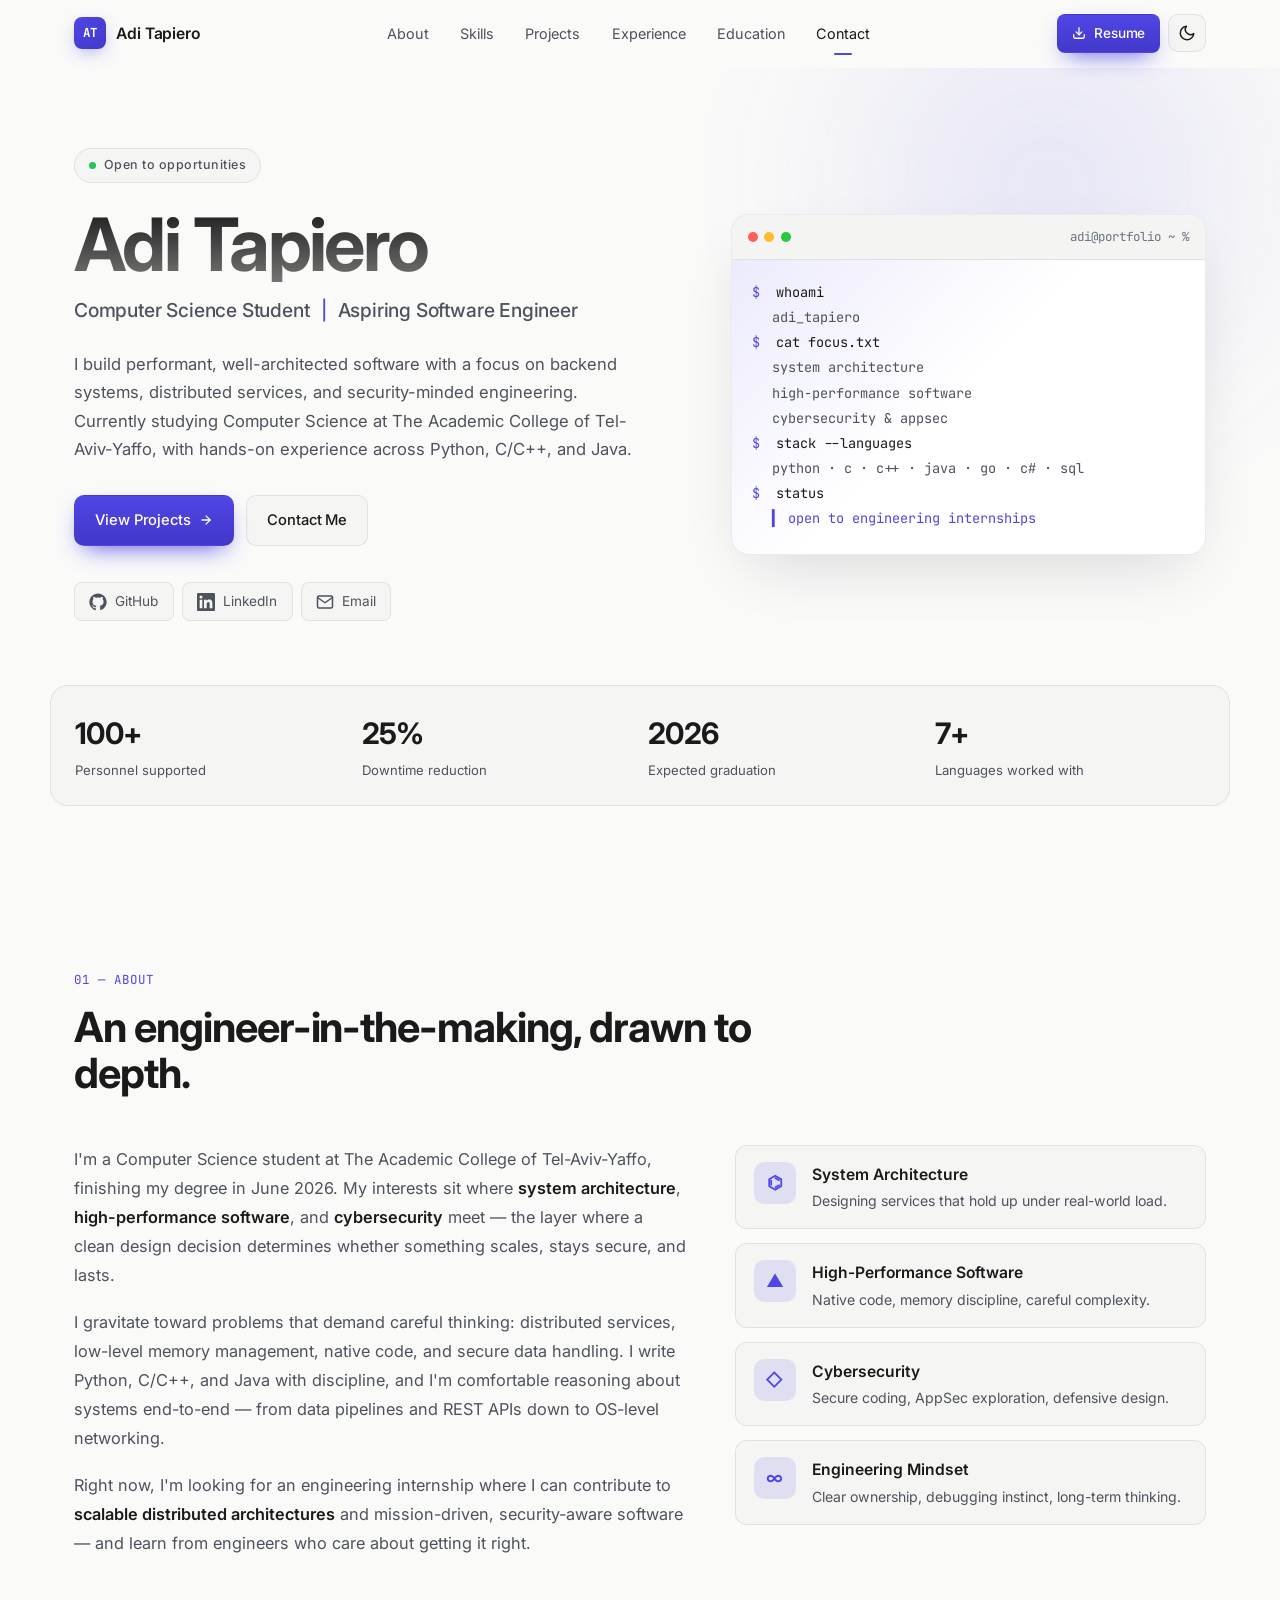
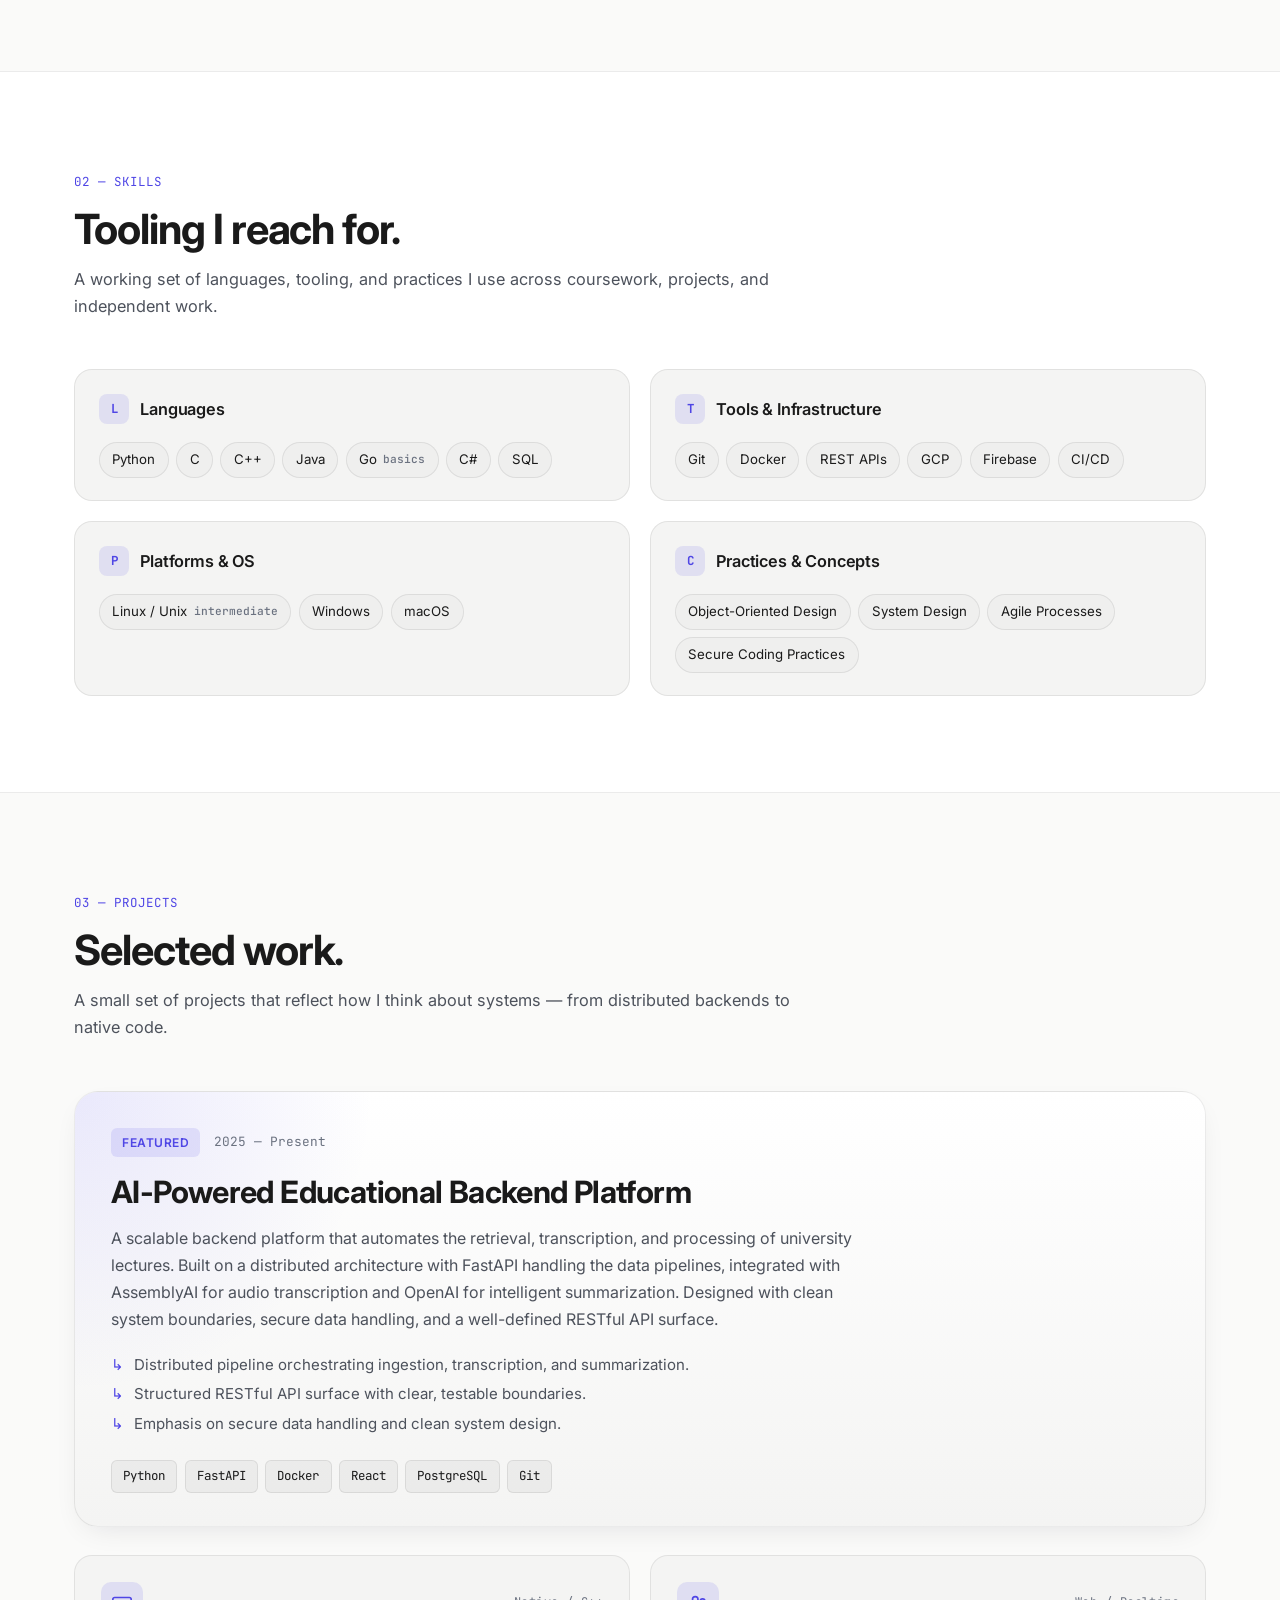
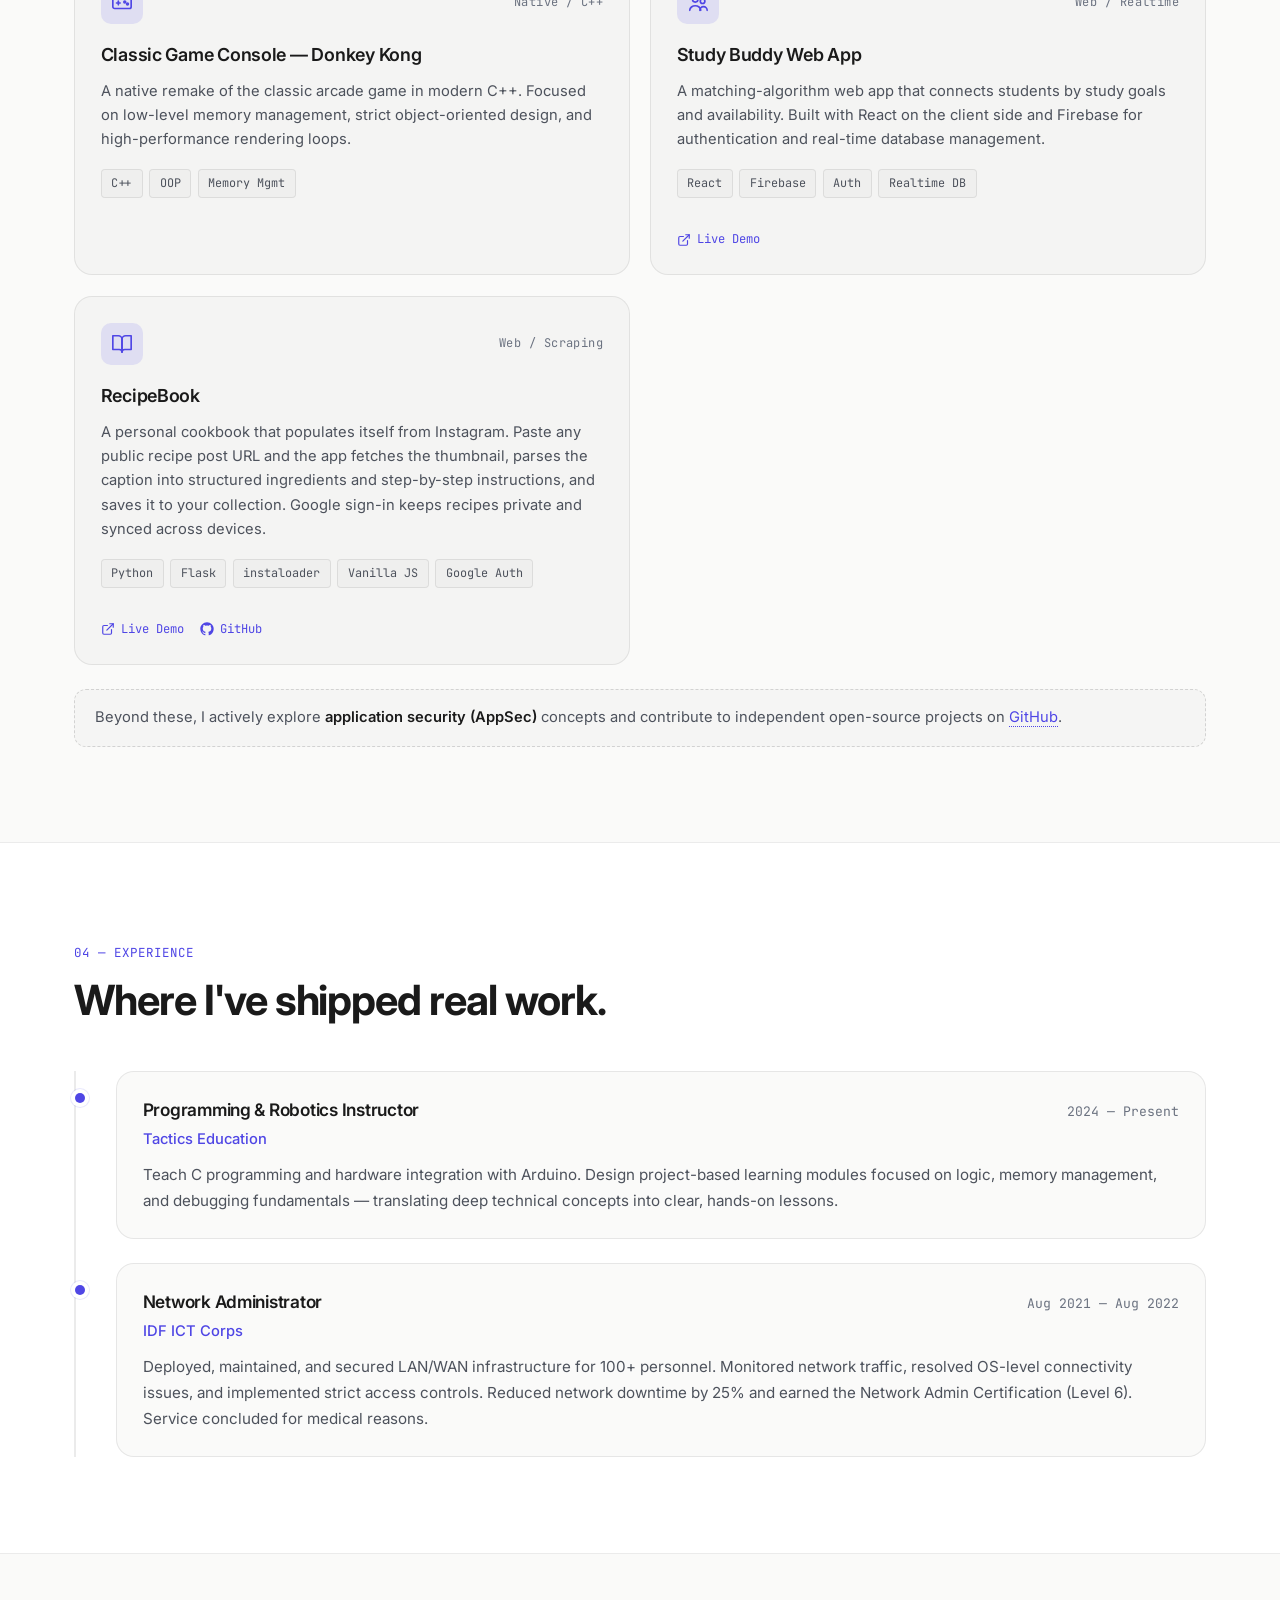
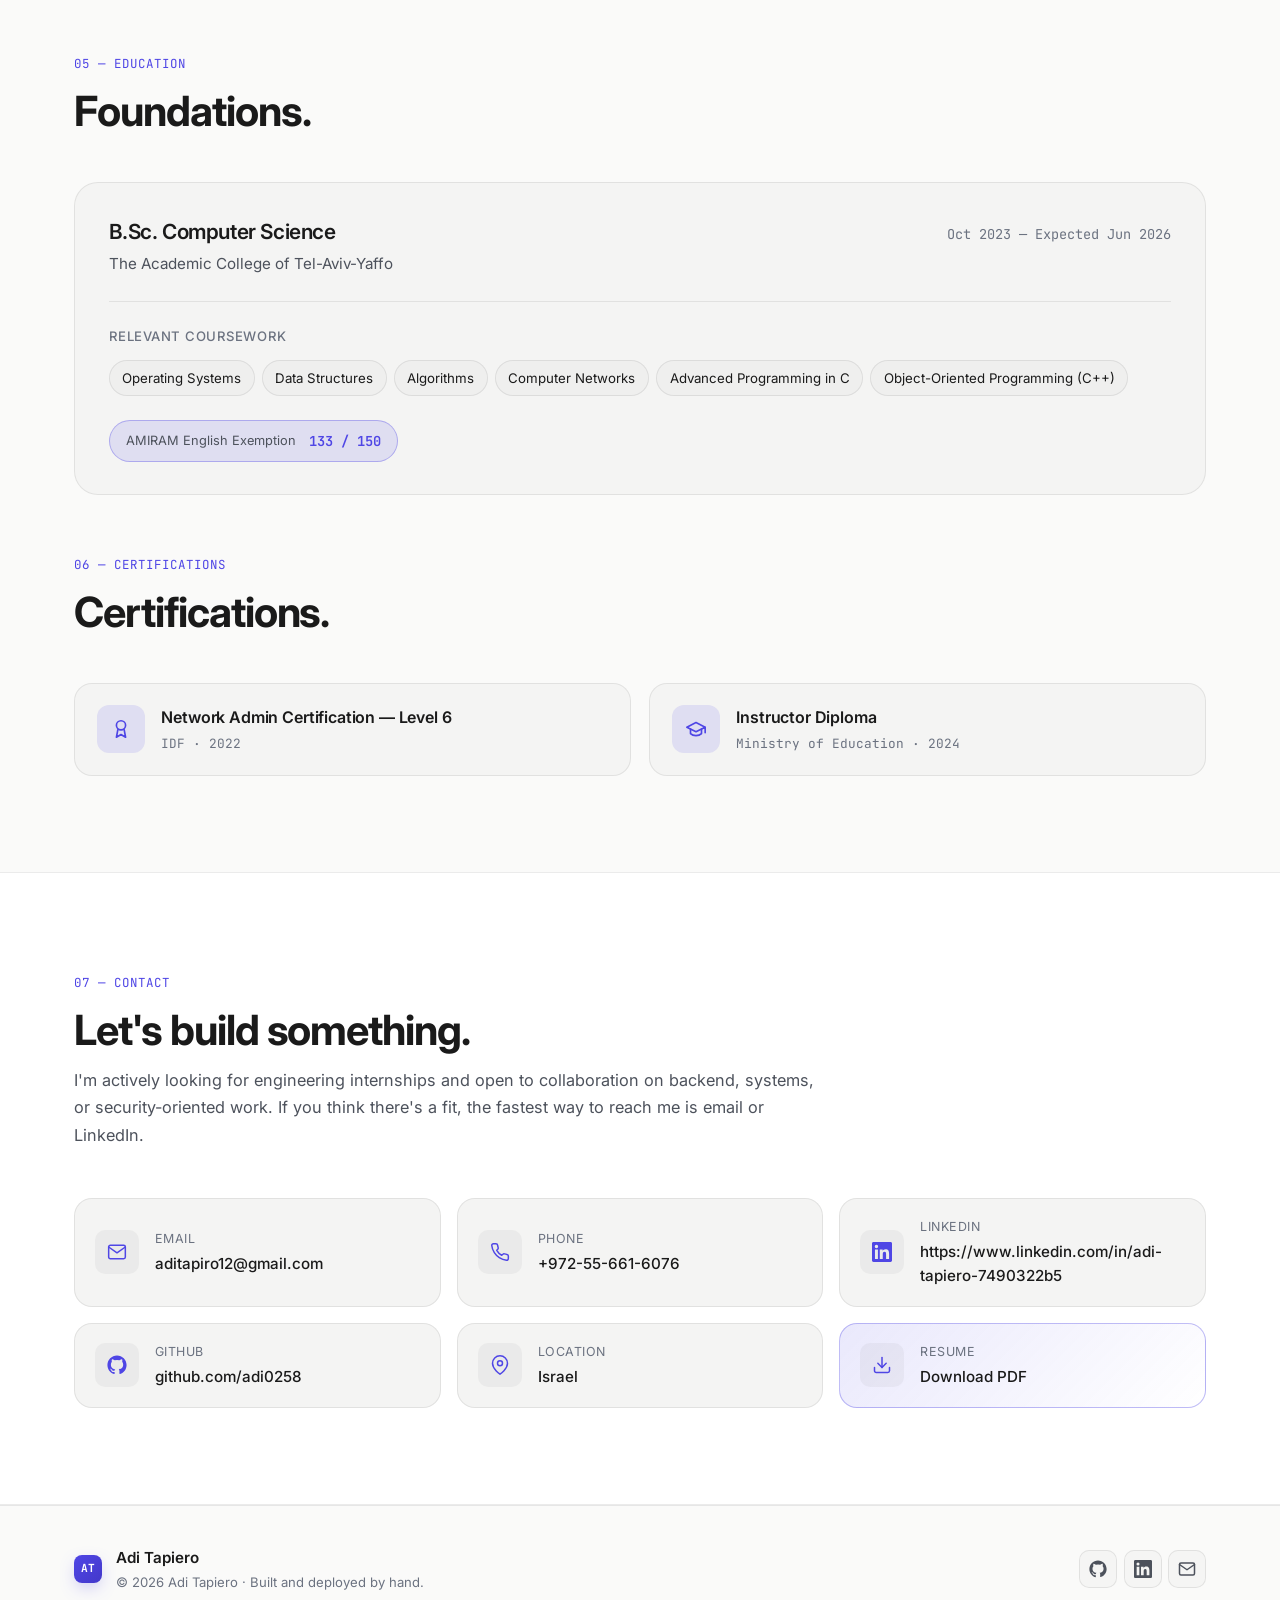
==== commit 512db348: "Add live demo link to Study Buddy project card" ====
--- a/index.html
+++ b/index.html
@@ -5,7 +5,7 @@
   <meta name="viewport" content="width=device-width, initial-scale=1.0" />
   <meta name="description" content="Adi Tapiero — Computer Science Student and Aspiring Software Engineer. Backend systems, infrastructure, and security-oriented portfolio." />
   <meta name="author" content="Adi Tapiero" />
-  <title>Adi Tapiero — Computer Science Student & Aspiring SWE</title>
+  <title>Adi Tapiero — Computer Science Student & Aspiring SWE</title
   <link rel="preconnect" href="https://fonts.googleapis.com" />
   <link rel="preconnect" href="https://fonts.gstatic.com" crossorigin />
   <link href="https://fonts.googleapis.com/css2?family=Inter:wght@300;400;500;600;700;800&family=JetBrains+Mono:wght@400;500;600&display=swap" rel="stylesheet" />
@@ -31,7 +31,7 @@
       </nav>
 
       <div class="nav-actions">
-        <a href="./assets/AdiTapiero_CV.pdf" class="btn btn-primary btn-sm" target="_blank" rel="noopener" aria-label="Download Resume PDF">
+        <a href="./AdiTapiero_CV.pdf" class="btn btn-primary btn-sm" target="_blank" rel="noopener" aria-label="Download Resume PDF">
           <svg width="14" height="14" viewBox="0 0 24 24" fill="none" stroke="currentColor" stroke-width="2.2" stroke-linecap="round" stroke-linejoin="round" aria-hidden="true"><path d="M21 15v4a2 2 0 0 1-2 2H5a2 2 0 0 1-2-2v-4"/><polyline points="7 10 12 15 17 10"/><line x1="12" y1="15" x2="12" y2="3"/></svg>
           Resume
         </a>
@@ -84,7 +84,7 @@
               </a>
             </li>
             <li>
-              <a href="https://linkedin.com/in/adi-tapiero" target="_blank" rel="noopener" aria-label="LinkedIn profile">
+              <a href="https://www.linkedin.com/in/adi-tapiero-7490322b5" target="_blank" rel="noopener" aria-label="LinkedIn profile">
                 <svg width="18" height="18" viewBox="0 0 24 24" fill="currentColor" aria-hidden="true"><path d="M20.45 20.45h-3.55v-5.57c0-1.33-.02-3.04-1.85-3.04-1.85 0-2.13 1.45-2.13 2.95v5.66H9.36V9h3.41v1.56h.05c.48-.91 1.65-1.85 3.39-1.85 3.62 0 4.29 2.38 4.29 5.48v6.26zM5.34 7.43a2.06 2.06 0 1 1 0-4.12 2.06 2.06 0 0 1 0 4.12zM7.12 20.45H3.56V9h3.56v11.45zM22.22 0H1.77C.79 0 0 .77 0 1.72v20.56C0 23.23.79 24 1.77 24h20.45c.98 0 1.78-.77 1.78-1.72V1.72C24 .77 23.2 0 22.22 0z"/></svg>
                 <span>LinkedIn</span>
               </a>
@@ -338,6 +338,12 @@
               <li>Auth</li>
               <li>Realtime DB</li>
             </ul>
+            <div class="pc-links">
+              <a class="pc-link" href="https://study-buddy-m9zw.vercel.app/" target="_blank" rel="noopener" aria-label="Study Buddy live demo">
+                <svg width="14" height="14" viewBox="0 0 24 24" fill="none" stroke="currentColor" stroke-width="2" stroke-linecap="round" stroke-linejoin="round" aria-hidden="true"><path d="M18 13v6a2 2 0 0 1-2 2H5a2 2 0 0 1-2-2V8a2 2 0 0 1 2-2h6"/><polyline points="15 3 21 3 21 9"/><line x1="10" y1="14" x2="21" y2="3"/></svg>
+                Live Demo
+              </a>
+            </div>
           </article>
 
           <article class="project-card reveal">
@@ -518,13 +524,13 @@
             </div>
           </a>
 
-          <a class="contact-card" href="https://linkedin.com/in/adi-tapiero" target="_blank" rel="noopener" aria-label="LinkedIn profile">
+          <a class="contact-card" href="https://www.linkedin.com/in/adi-tapiero-7490322b5" target="_blank" rel="noopener" aria-label="LinkedIn profile">
             <div class="contact-ic">
               <svg width="20" height="20" viewBox="0 0 24 24" fill="currentColor" aria-hidden="true"><path d="M20.45 20.45h-3.55v-5.57c0-1.33-.02-3.04-1.85-3.04-1.85 0-2.13 1.45-2.13 2.95v5.66H9.36V9h3.41v1.56h.05c.48-.91 1.65-1.85 3.39-1.85 3.62 0 4.29 2.38 4.29 5.48v6.26zM5.34 7.43a2.06 2.06 0 1 1 0-4.12 2.06 2.06 0 0 1 0 4.12zM7.12 20.45H3.56V9h3.56v11.45zM22.22 0H1.77C.79 0 0 .77 0 1.72v20.56C0 23.23.79 24 1.77 24h20.45c.98 0 1.78-.77 1.78-1.72V1.72C24 .77 23.2 0 22.22 0z"/></svg>
             </div>
             <div>
               <span class="contact-label">LinkedIn</span>
-              <span class="contact-value">linkedin.com/in/adi-tapiero</span>
+              <span class="contact-value">https://www.linkedin.com/in/adi-tapiero-7490322b5</span>
             </div>
           </a>
 
@@ -548,7 +554,7 @@
             </div>
           </div>
 
-          <a class="contact-card contact-card-cta" href="./assets/AdiTapiero_CV.pdf" target="_blank" rel="noopener" aria-label="Download Resume PDF">
+          <a class="contact-card contact-card-cta" href="./AdiTapiero_CV.pdf" target="_blank" rel="noopener" aria-label="Download Resume PDF">
             <div class="contact-ic">
               <svg width="20" height="20" viewBox="0 0 24 24" fill="none" stroke="currentColor" stroke-width="1.8" stroke-linecap="round" stroke-linejoin="round" aria-hidden="true"><path d="M21 15v4a2 2 0 0 1-2 2H5a2 2 0 0 1-2-2v-4"/><polyline points="7 10 12 15 17 10"/><line x1="12" y1="15" x2="12" y2="3"/></svg>
             </div>
@@ -577,7 +583,7 @@
         <li><a href="https://github.com/adi0258" target="_blank" rel="noopener" aria-label="GitHub">
           <svg width="18" height="18" viewBox="0 0 24 24" fill="currentColor" aria-hidden="true"><path d="M12 .5C5.65.5.5 5.65.5 12c0 5.08 3.29 9.39 7.86 10.91.58.11.79-.25.79-.56 0-.28-.01-1.02-.02-2-3.2.7-3.88-1.54-3.88-1.54-.52-1.33-1.28-1.69-1.28-1.69-1.05-.72.08-.71.08-.71 1.16.08 1.77 1.19 1.77 1.19 1.03 1.77 2.7 1.26 3.36.96.1-.75.4-1.26.73-1.55-2.55-.29-5.24-1.28-5.24-5.7 0-1.26.45-2.29 1.19-3.1-.12-.29-.52-1.46.11-3.05 0 0 .97-.31 3.18 1.18a11.02 11.02 0 0 1 5.79 0c2.2-1.49 3.17-1.18 3.17-1.18.63 1.59.23 2.76.11 3.05.74.81 1.19 1.84 1.19 3.1 0 4.43-2.69 5.4-5.26 5.69.41.35.78 1.05.78 2.11 0 1.52-.01 2.75-.01 3.13 0 .31.21.68.8.56C20.21 21.39 23.5 17.08 23.5 12 23.5 5.65 18.35.5 12 .5z"/></svg>
         </a></li>
-        <li><a href="https://linkedin.com/in/adi-tapiero" target="_blank" rel="noopener" aria-label="LinkedIn">
+        <li><a href="https://www.linkedin.com/in/adi-tapiero-7490322b5" target="_blank" rel="noopener" aria-label="LinkedIn">
           <svg width="18" height="18" viewBox="0 0 24 24" fill="currentColor" aria-hidden="true"><path d="M20.45 20.45h-3.55v-5.57c0-1.33-.02-3.04-1.85-3.04-1.85 0-2.13 1.45-2.13 2.95v5.66H9.36V9h3.41v1.56h.05c.48-.91 1.65-1.85 3.39-1.85 3.62 0 4.29 2.38 4.29 5.48v6.26zM5.34 7.43a2.06 2.06 0 1 1 0-4.12 2.06 2.06 0 0 1 0 4.12zM7.12 20.45H3.56V9h3.56v11.45zM22.22 0H1.77C.79 0 0 .77 0 1.72v20.56C0 23.23.79 24 1.77 24h20.45c.98 0 1.78-.77 1.78-1.72V1.72C24 .77 23.2 0 22.22 0z"/></svg>
         </a></li>
         <li><a href="mailto:aditapiro12@gmail.com" aria-label="Email">
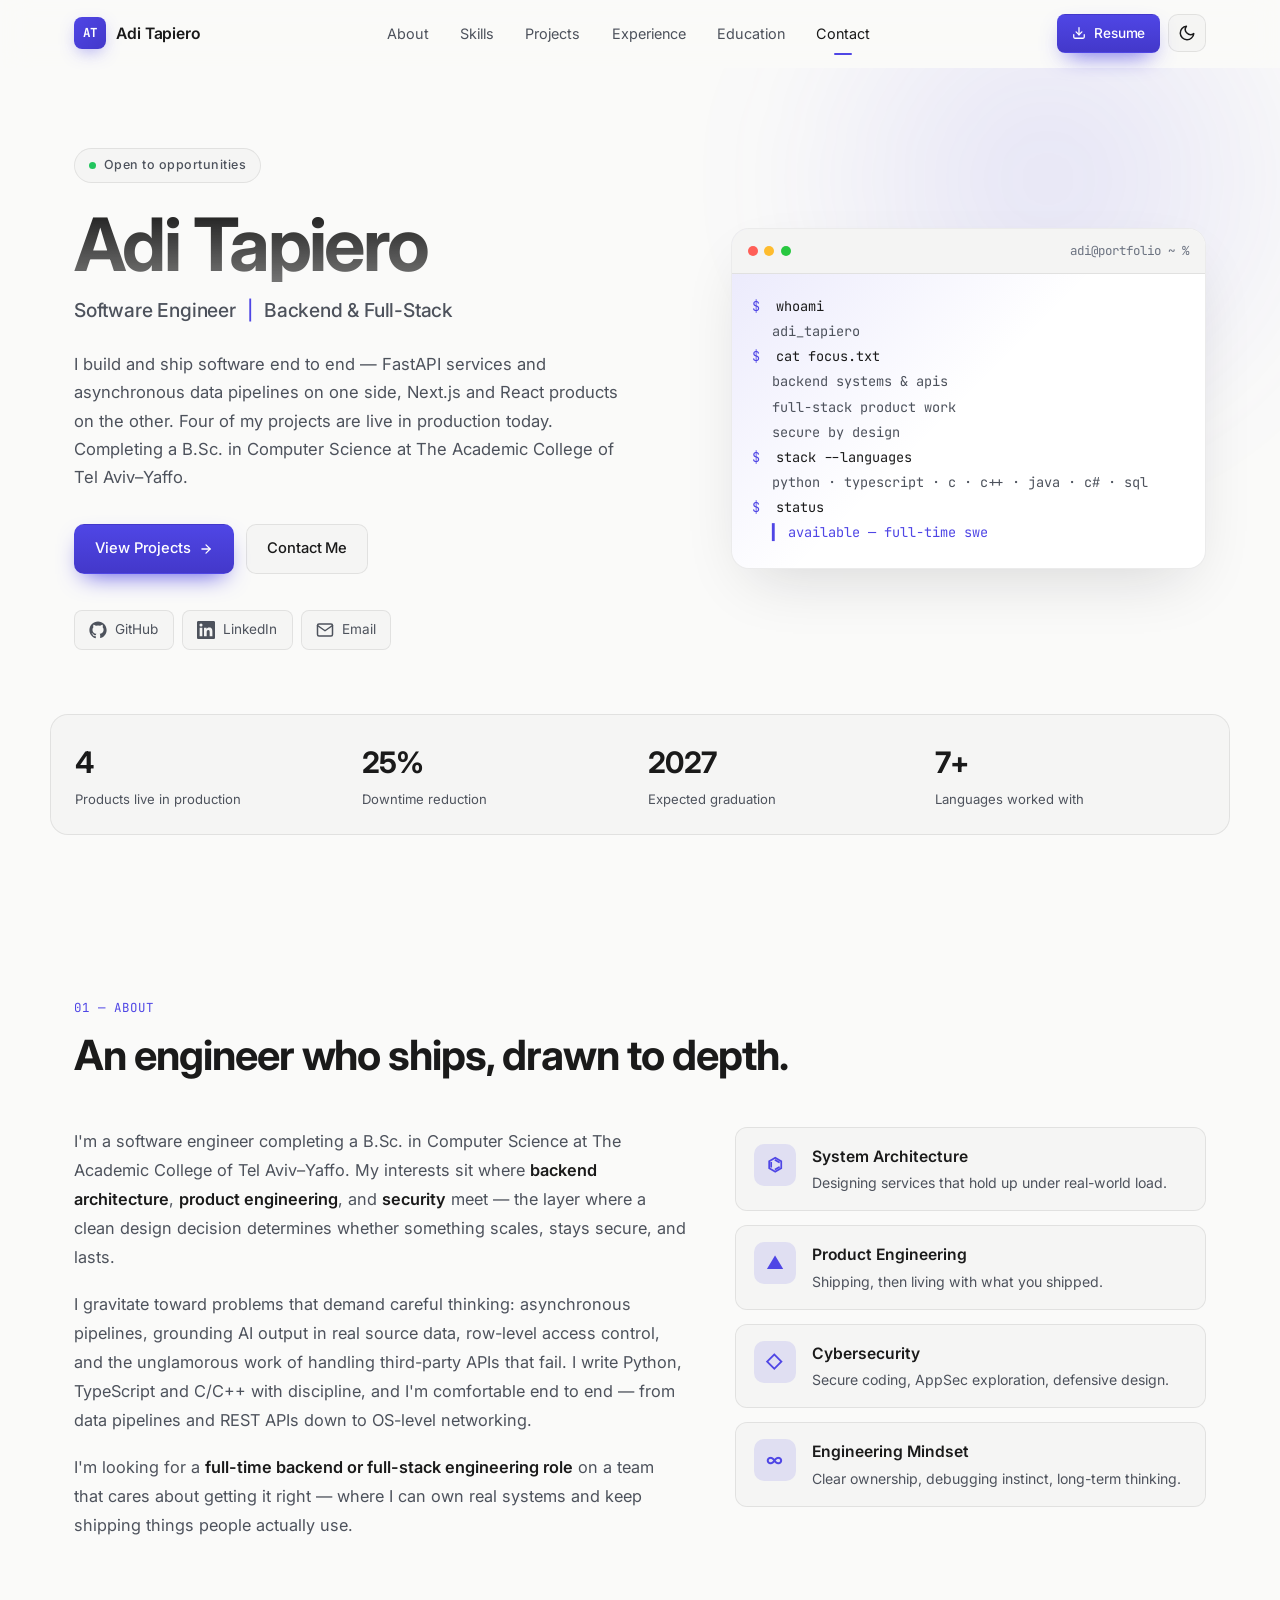
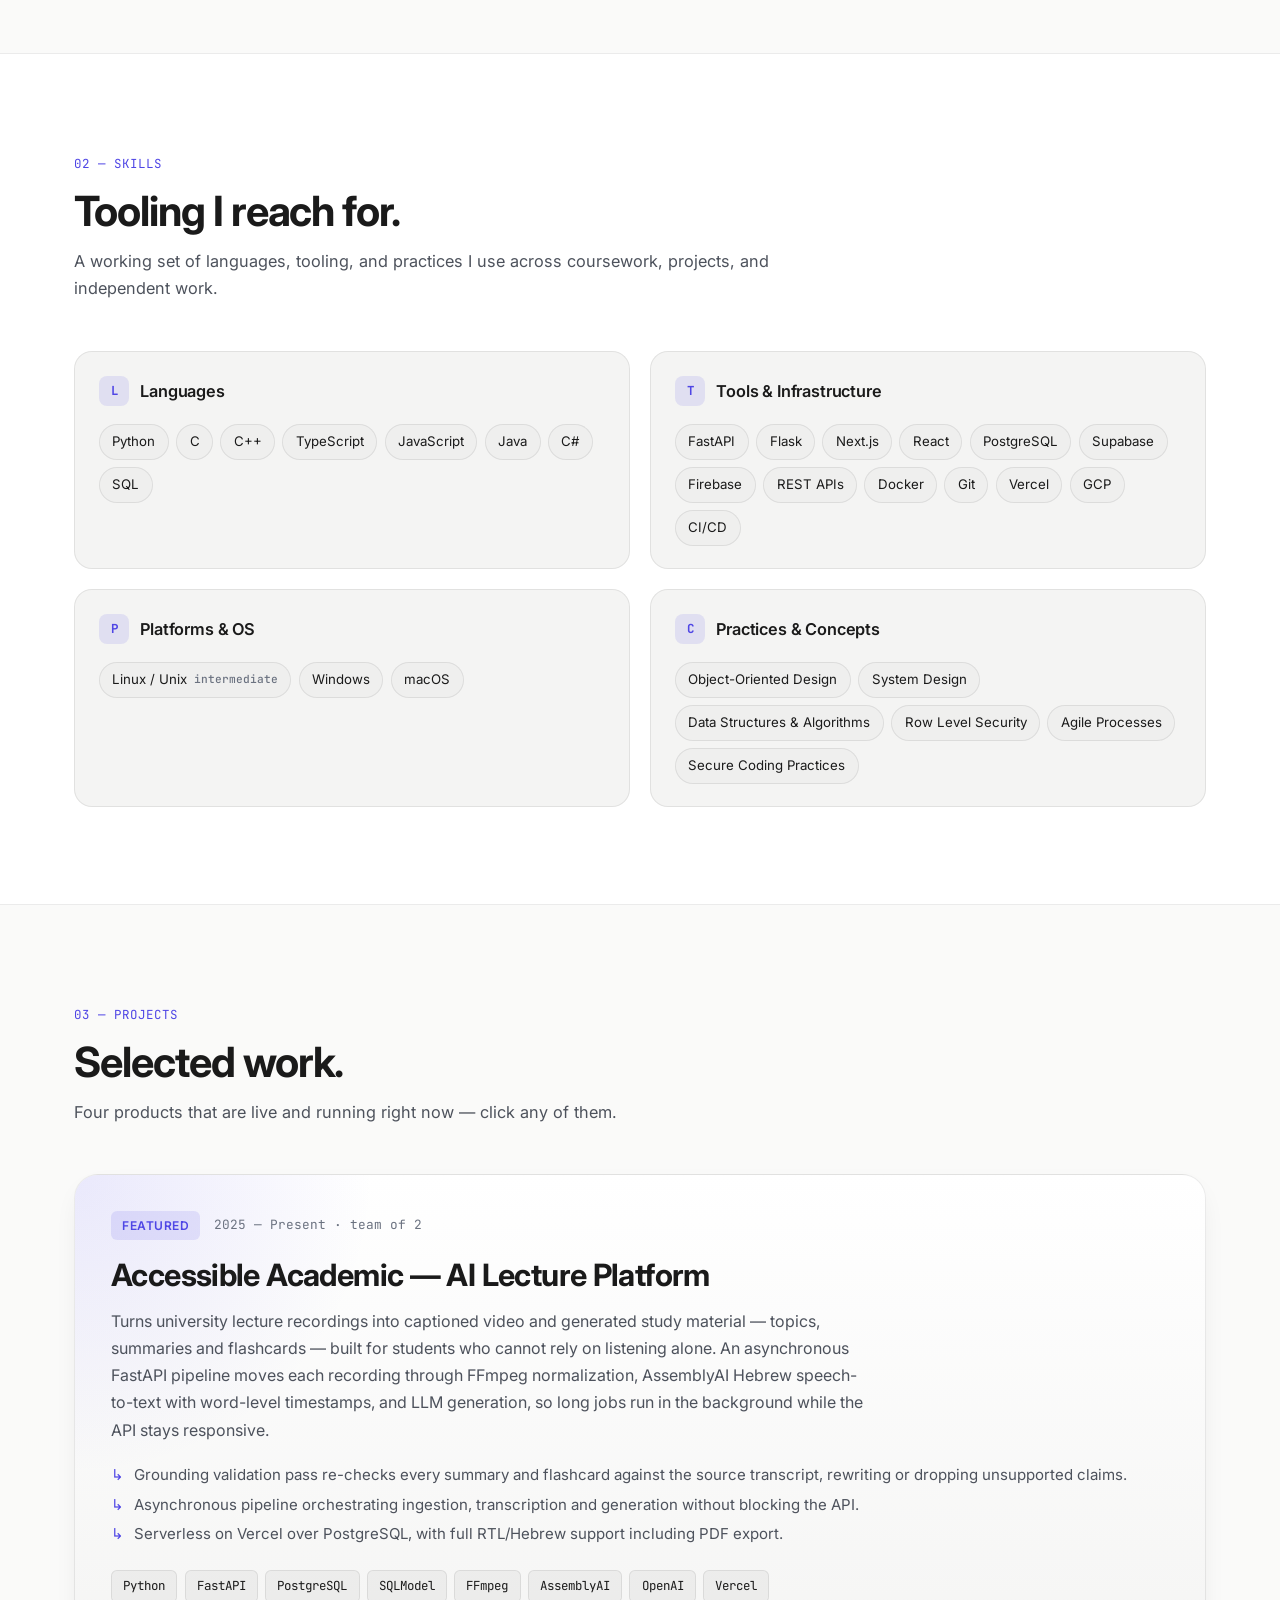
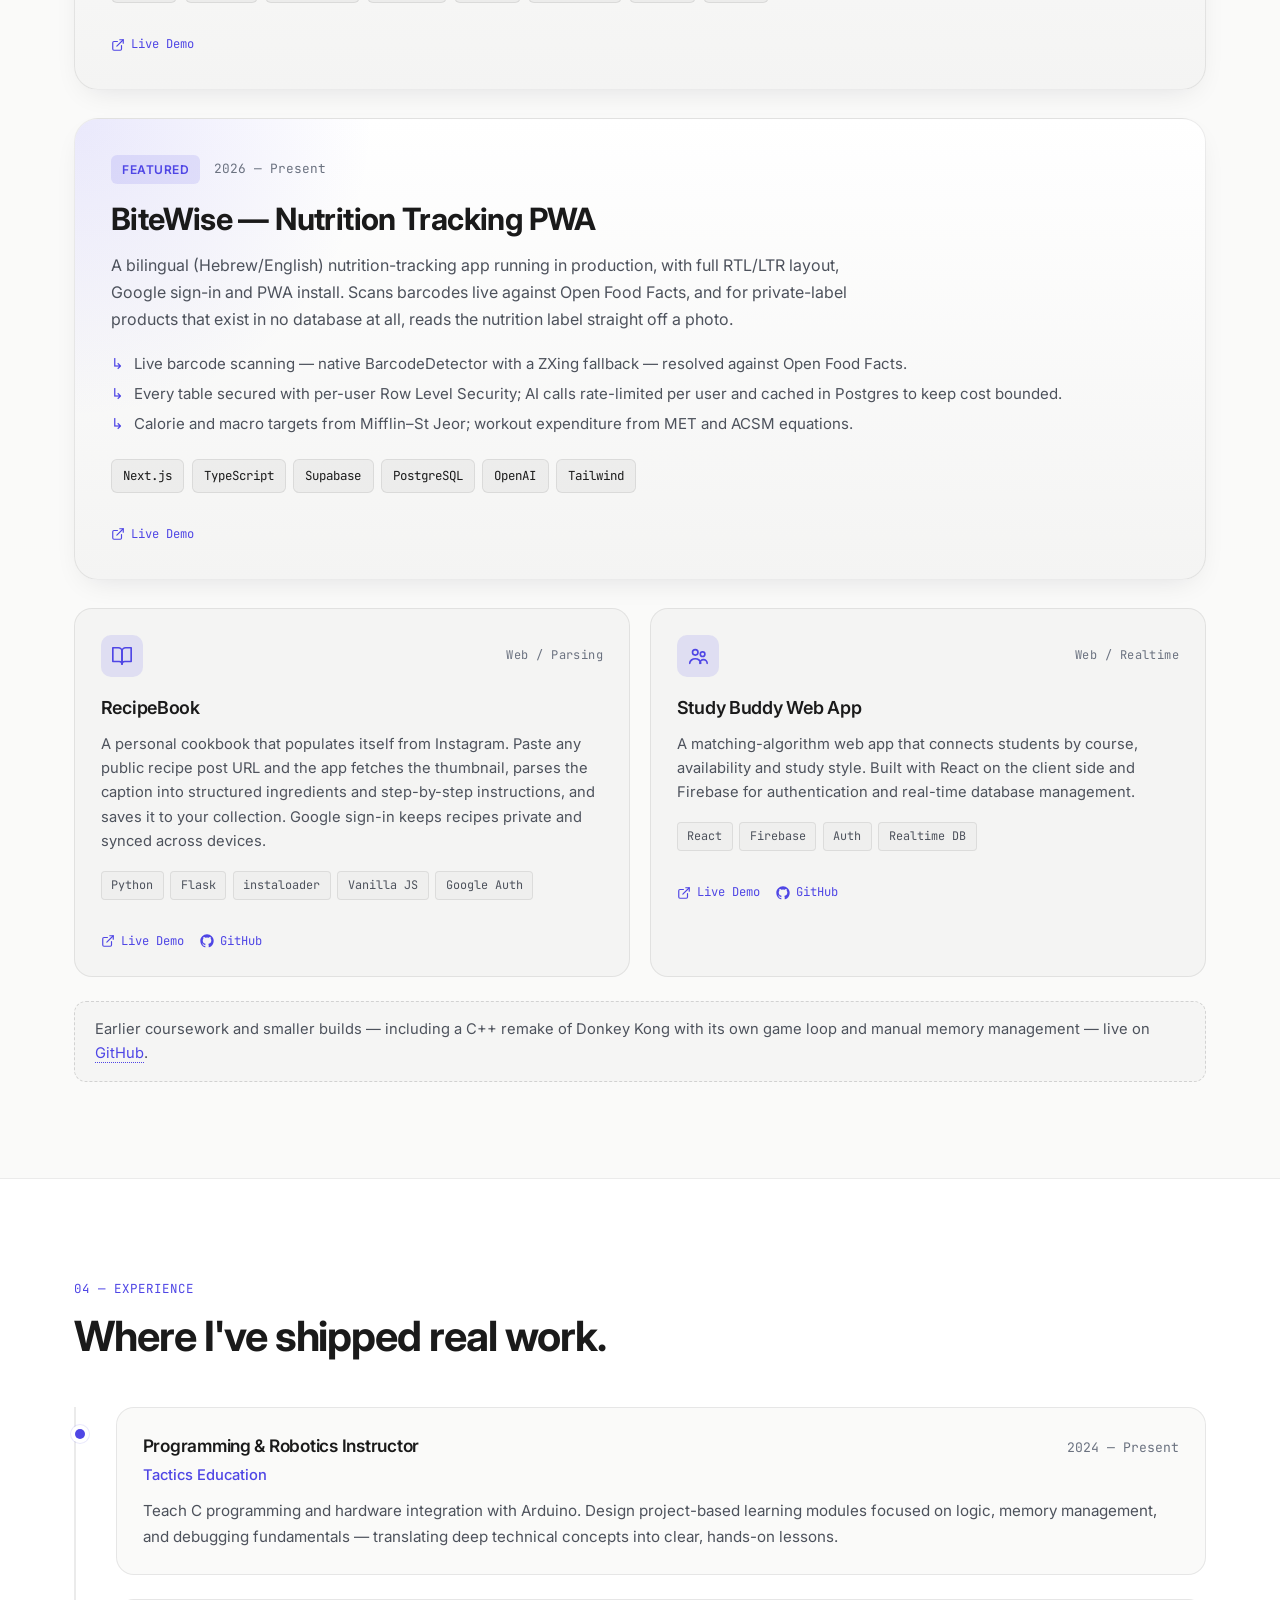
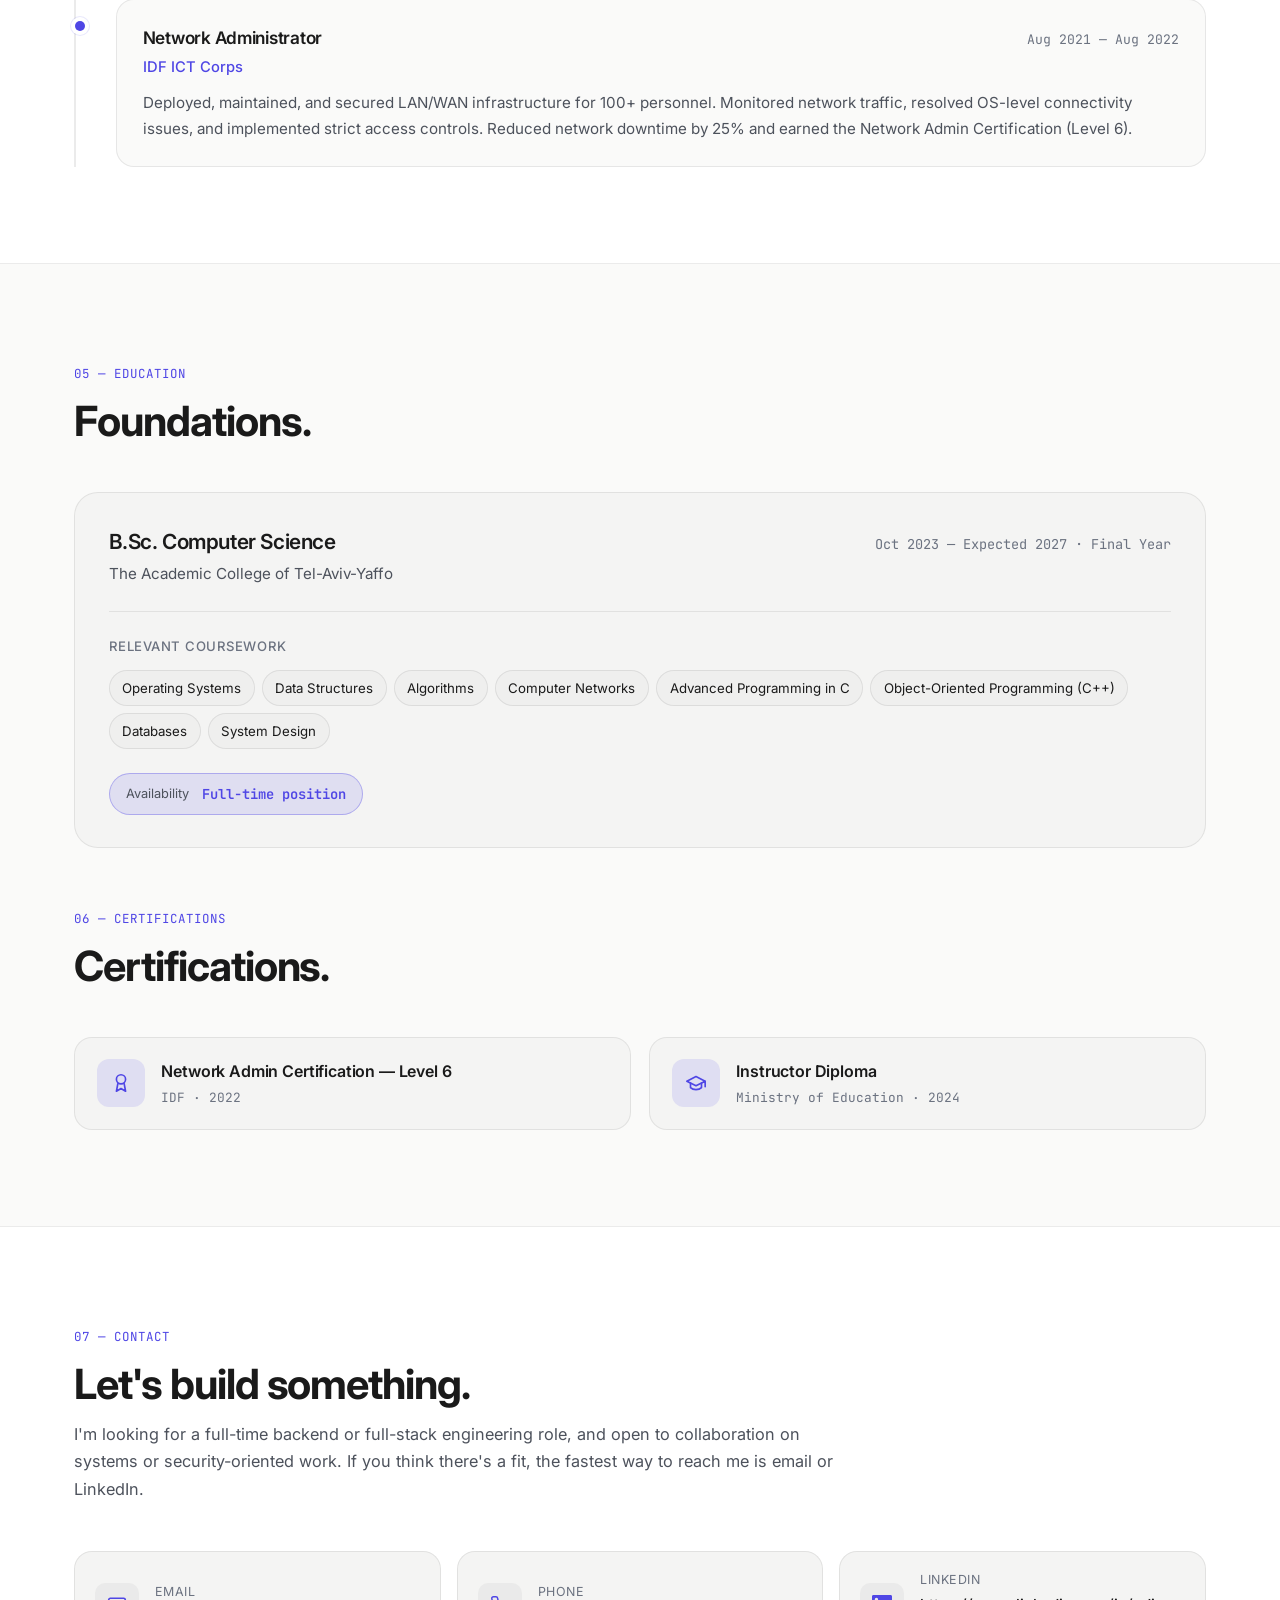
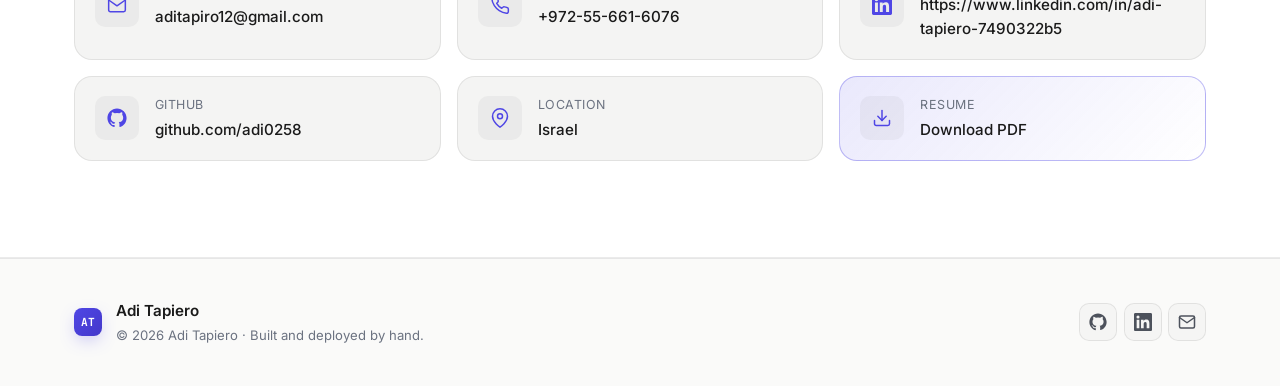
==== commit 21f78c7f: "Reposition portfolio for full-time software engineering roles Replace the student/internship framing" ====
--- a/index.html
+++ b/index.html
@@ -3,9 +3,9 @@
 <head>
   <meta charset="UTF-8" />
   <meta name="viewport" content="width=device-width, initial-scale=1.0" />
-  <meta name="description" content="Adi Tapiero — Computer Science Student and Aspiring Software Engineer. Backend systems, infrastructure, and security-oriented portfolio." />
+  <meta name="description" content="Adi Tapiero — Software Engineer. Backend and full-stack work: FastAPI services, Next.js products, and four apps live in production." />
   <meta name="author" content="Adi Tapiero" />
-  <title>Adi Tapiero — Computer Science Student & Aspiring SWE</title
+  <title>Adi Tapiero — Software Engineer</title>
   <link rel="preconnect" href="https://fonts.googleapis.com" />
   <link rel="preconnect" href="https://fonts.gstatic.com" crossorigin />
   <link href="https://fonts.googleapis.com/css2?family=Inter:wght@300;400;500;600;700;800&family=JetBrains+Mono:wght@400;500;600&display=swap" rel="stylesheet" />
@@ -61,11 +61,11 @@
             Adi Tapiero
           </h1>
           <p class="hero-subtitle">
-            Computer Science Student <span class="sep">|</span> Aspiring Software Engineer
+            Software Engineer <span class="sep">|</span> Backend &amp; Full-Stack
           </p>
 
           <p class="hero-lead">
-            I build performant, well-architected software with a focus on backend systems, distributed services, and security-minded engineering. Currently studying Computer Science at The Academic College of Tel-Aviv-Yaffo, with hands-on experience across Python, C/C++, and Java.
+            I build and ship software end to end — FastAPI services and asynchronous data pipelines on one side, Next.js and React products on the other. Four of my projects are live in production today. Completing a B.Sc. in Computer Science at The Academic College of Tel Aviv–Yaffo.
           </p>
 
           <div class="hero-ctas">
@@ -108,28 +108,28 @@
             <p><span class="t-prompt">$</span> whoami</p>
             <p class="t-out">adi_tapiero</p>
             <p><span class="t-prompt">$</span> cat focus.txt</p>
-            <p class="t-out">system architecture</p>
-            <p class="t-out">high-performance software</p>
-            <p class="t-out">cybersecurity &amp; appsec</p>
+            <p class="t-out">backend systems &amp; apis</p>
+            <p class="t-out">full-stack product work</p>
+            <p class="t-out">secure by design</p>
             <p><span class="t-prompt">$</span> stack --languages</p>
-            <p class="t-out">python · c · c++ · java · go · c# · sql</p>
+            <p class="t-out">python · typescript · c · c++ · java · c# · sql</p>
             <p><span class="t-prompt">$</span> status</p>
-            <p class="t-out t-accent">▍ open to engineering internships</p>
+            <p class="t-out t-accent">▍ available — full-time swe</p>
           </div>
         </aside>
       </div>
 
       <div class="metrics container reveal" role="list">
         <div class="metric" role="listitem">
-          <div class="metric-num">100+</div>
-          <div class="metric-label">Personnel supported</div>
+          <div class="metric-num">4</div>
+          <div class="metric-label">Products live in production</div>
         </div>
         <div class="metric" role="listitem">
           <div class="metric-num">25%</div>
           <div class="metric-label">Downtime reduction</div>
         </div>
         <div class="metric" role="listitem">
-          <div class="metric-num">2026</div>
+          <div class="metric-num">2027</div>
           <div class="metric-label">Expected graduation</div>
         </div>
         <div class="metric" role="listitem">
@@ -144,19 +144,19 @@
       <div class="container">
         <header class="section-head reveal">
           <span class="section-tag">01 — About</span>
-          <h2 id="aboutTitle" class="section-title">An engineer-in-the-making, drawn to depth.</h2>
+          <h2 id="aboutTitle" class="section-title">An engineer who ships, drawn to depth.</h2>
         </header>
 
         <div class="about-grid">
           <div class="about-text reveal">
             <p>
-              I'm a Computer Science student at The Academic College of Tel-Aviv-Yaffo, finishing my degree in June 2026. My interests sit where <strong>system architecture</strong>, <strong>high-performance software</strong>, and <strong>cybersecurity</strong> meet — the layer where a clean design decision determines whether something scales, stays secure, and lasts.
+              I'm a software engineer completing a B.Sc. in Computer Science at The Academic College of Tel Aviv–Yaffo. My interests sit where <strong>backend architecture</strong>, <strong>product engineering</strong>, and <strong>security</strong> meet — the layer where a clean design decision determines whether something scales, stays secure, and lasts.
             </p>
             <p>
-              I gravitate toward problems that demand careful thinking: distributed services, low-level memory management, native code, and secure data handling. I write Python, C/C++, and Java with discipline, and I'm comfortable reasoning about systems end-to-end — from data pipelines and REST APIs down to OS-level networking.
+              I gravitate toward problems that demand careful thinking: asynchronous pipelines, grounding AI output in real source data, row-level access control, and the unglamorous work of handling third-party APIs that fail. I write Python, TypeScript and C/C++ with discipline, and I'm comfortable end to end — from data pipelines and REST APIs down to OS-level networking.
             </p>
             <p>
-              Right now, I'm looking for an engineering internship where I can contribute to <strong>scalable distributed architectures</strong> and mission-driven, security-aware software — and learn from engineers who care about getting it right.
+              I'm looking for a <strong>full-time backend or full-stack engineering role</strong> on a team that cares about getting it right — where I can own real systems and keep shipping things people actually use.
             </p>
           </div>
 
@@ -171,8 +171,8 @@
             <li>
               <div class="focus-icon">▲</div>
               <div>
-                <h4>High-Performance Software</h4>
-                <p>Native code, memory discipline, careful complexity.</p>
+                <h4>Product Engineering</h4>
+                <p>Shipping, then living with what you shipped.</p>
               </div>
             </li>
             <li>
@@ -213,8 +213,9 @@
               <li class="chip">Python</li>
               <li class="chip">C</li>
               <li class="chip">C++</li>
+              <li class="chip">TypeScript</li>
+              <li class="chip">JavaScript</li>
               <li class="chip">Java</li>
-              <li class="chip">Go <span class="chip-meta">basics</span></li>
               <li class="chip">C#</li>
               <li class="chip">SQL</li>
             </ul>
@@ -226,11 +227,18 @@
               <h3>Tools &amp; Infrastructure</h3>
             </header>
             <ul class="chips">
+              <li class="chip">FastAPI</li>
+              <li class="chip">Flask</li>
+              <li class="chip">Next.js</li>
+              <li class="chip">React</li>
+              <li class="chip">PostgreSQL</li>
+              <li class="chip">Supabase</li>
+              <li class="chip">Firebase</li>
+              <li class="chip">REST APIs</li>
+              <li class="chip">Docker</li>
               <li class="chip">Git</li>
-              <li class="chip">Docker</li>
-              <li class="chip">REST APIs</li>
+              <li class="chip">Vercel</li>
               <li class="chip">GCP</li>
-              <li class="chip">Firebase</li>
               <li class="chip">CI/CD</li>
             </ul>
           </article>
@@ -255,6 +263,8 @@
             <ul class="chips">
               <li class="chip">Object-Oriented Design</li>
               <li class="chip">System Design</li>
+              <li class="chip">Data Structures &amp; Algorithms</li>
+              <li class="chip">Row Level Security</li>
               <li class="chip">Agile Processes</li>
               <li class="chip">Secure Coding Practices</li>
             </ul>
@@ -269,35 +279,74 @@
         <header class="section-head reveal">
           <span class="section-tag">03 — Projects</span>
           <h2 id="projectsTitle" class="section-title">Selected work.</h2>
-          <p class="section-sub">A small set of projects that reflect how I think about systems — from distributed backends to native code.</p>
+          <p class="section-sub">Four products that are live and running right now — click any of them.</p>
         </header>
 
-        <!-- Featured Project -->
+        <!-- Featured Project — Accessible Academic -->
         <article class="project-featured reveal" aria-labelledby="featuredTitle">
           <div class="featured-meta">
             <span class="badge">Featured</span>
-            <span class="featured-period">2025 — Present</span>
-          </div>
-
-          <h3 id="featuredTitle" class="featured-title">AI-Powered Educational Backend Platform</h3>
+            <span class="featured-period">2025 — Present · team of 2</span>
+          </div>
+
+          <h3 id="featuredTitle" class="featured-title">Accessible Academic — AI Lecture Platform</h3>
 
           <p class="featured-desc">
-            A scalable backend platform that automates the retrieval, transcription, and processing of university lectures. Built on a distributed architecture with FastAPI handling the data pipelines, integrated with AssemblyAI for audio transcription and OpenAI for intelligent summarization. Designed with clean system boundaries, secure data handling, and a well-defined RESTful API surface.
+            Turns university lecture recordings into captioned video and generated study material — topics, summaries and flashcards — built for students who cannot rely on listening alone. An asynchronous FastAPI pipeline moves each recording through FFmpeg normalization, AssemblyAI Hebrew speech-to-text with word-level timestamps, and LLM generation, so long jobs run in the background while the API stays responsive.
           </p>
 
           <ul class="featured-highlights" aria-label="Project highlights">
-            <li><span>↳</span> Distributed pipeline orchestrating ingestion, transcription, and summarization.</li>
-            <li><span>↳</span> Structured RESTful API surface with clear, testable boundaries.</li>
-            <li><span>↳</span> Emphasis on secure data handling and clean system design.</li>
+            <li><span>↳</span> Grounding validation pass re-checks every summary and flashcard against the source transcript, rewriting or dropping unsupported claims.</li>
+            <li><span>↳</span> Asynchronous pipeline orchestrating ingestion, transcription and generation without blocking the API.</li>
+            <li><span>↳</span> Serverless on Vercel over PostgreSQL, with full RTL/Hebrew support including PDF export.</li>
           </ul>
 
           <div class="featured-stack">
             <span class="tech">Python</span>
             <span class="tech">FastAPI</span>
-            <span class="tech">Docker</span>
-            <span class="tech">React</span>
             <span class="tech">PostgreSQL</span>
-            <span class="tech">Git</span>
+            <span class="tech">SQLModel</span>
+            <span class="tech">FFmpeg</span>
+            <span class="tech">AssemblyAI</span>
+            <span class="tech">OpenAI</span>
+            <span class="tech">Vercel</span>
+          </div>
+
+          <div class="pc-links">
+            <a class="pc-link" href="https://accessible-academic-backend.vercel.app/" target="_blank" rel="noopener" aria-label="Accessible Academic live demo"><svg width="14" height="14" viewBox="0 0 24 24" fill="none" stroke="currentColor" stroke-width="2" stroke-linecap="round" stroke-linejoin="round" aria-hidden="true"><path d="M18 13v6a2 2 0 0 1-2 2H5a2 2 0 0 1-2-2V8a2 2 0 0 1 2-2h6"/><polyline points="15 3 21 3 21 9"/><line x1="10" y1="14" x2="21" y2="3"/></svg>Live Demo</a>
+          </div>
+        </article>
+
+        <!-- Featured Project — BiteWise -->
+        <article class="project-featured reveal" aria-labelledby="featuredTitle2">
+          <div class="featured-meta">
+            <span class="badge">Featured</span>
+            <span class="featured-period">2026 — Present</span>
+          </div>
+
+          <h3 id="featuredTitle2" class="featured-title">BiteWise — Nutrition Tracking PWA</h3>
+
+          <p class="featured-desc">
+            A bilingual (Hebrew/English) nutrition-tracking app running in production, with full RTL/LTR layout, Google sign-in and PWA install. Scans barcodes live against Open Food Facts, and for private-label products that exist in no database at all, reads the nutrition label straight off a photo.
+          </p>
+
+          <ul class="featured-highlights" aria-label="Project highlights">
+            <li><span>↳</span> Live barcode scanning — native BarcodeDetector with a ZXing fallback — resolved against Open Food Facts.</li>
+            <li><span>↳</span> Every table secured with per-user Row Level Security; AI calls rate-limited per user and cached in Postgres to keep cost bounded.</li>
+            <li><span>↳</span> Calorie and macro targets from Mifflin–St Jeor; workout expenditure from MET and ACSM equations.</li>
+          </ul>
+
+          <div class="featured-stack">
+            <span class="tech">Next.js</span>
+            <span class="tech">TypeScript</span>
+            <span class="tech">Supabase</span>
+            <span class="tech">PostgreSQL</span>
+            <span class="tech">OpenAI</span>
+            <span class="tech">Tailwind</span>
+          </div>
+
+          <div class="pc-links">
+            <a class="pc-link" href="https://bitewise-gray.vercel.app/" target="_blank" rel="noopener" aria-label="BiteWise live demo"><svg width="14" height="14" viewBox="0 0 24 24" fill="none" stroke="currentColor" stroke-width="2" stroke-linecap="round" stroke-linejoin="round" aria-hidden="true"><path d="M18 13v6a2 2 0 0 1-2 2H5a2 2 0 0 1-2-2V8a2 2 0 0 1 2-2h6"/><polyline points="15 3 21 3 21 9"/><line x1="10" y1="14" x2="21" y2="3"/></svg>Live Demo</a>
           </div>
         </article>
 
@@ -306,52 +355,9 @@
           <article class="project-card reveal">
             <div class="pc-top">
               <div class="pc-icon" aria-hidden="true">
-                <svg width="22" height="22" viewBox="0 0 24 24" fill="none" stroke="currentColor" stroke-width="1.8" stroke-linecap="round" stroke-linejoin="round"><rect x="2" y="6" width="20" height="12" rx="2"/><line x1="6" y1="12" x2="10" y2="12"/><line x1="8" y1="10" x2="8" y2="14"/><circle cx="15" cy="11" r="1"/><circle cx="18" cy="13" r="1"/></svg>
-              </div>
-              <span class="pc-tag">Native / C++</span>
-            </div>
-            <h3 class="pc-title">Classic Game Console — Donkey Kong</h3>
-            <p class="pc-desc">
-              A native remake of the classic arcade game in modern C++. Focused on low-level memory management, strict object-oriented design, and high-performance rendering loops.
-            </p>
-            <ul class="pc-stack">
-              <li>C++</li>
-              <li>OOP</li>
-              <li>Memory Mgmt</li>
-            </ul>
-          </article>
-
-          <article class="project-card reveal">
-            <div class="pc-top">
-              <div class="pc-icon" aria-hidden="true">
-                <svg width="22" height="22" viewBox="0 0 24 24" fill="none" stroke="currentColor" stroke-width="1.8" stroke-linecap="round" stroke-linejoin="round"><circle cx="9" cy="8" r="3"/><circle cx="17" cy="10" r="2.5"/><path d="M3 20c0-3 3-5 6-5s6 2 6 5"/><path d="M14 20c0-2.2 1.7-4 4-4s4 1.8 4 4"/></svg>
-              </div>
-              <span class="pc-tag">Web / Realtime</span>
-            </div>
-            <h3 class="pc-title">Study Buddy Web App</h3>
-            <p class="pc-desc">
-              A matching-algorithm web app that connects students by study goals and availability. Built with React on the client side and Firebase for authentication and real-time database management.
-            </p>
-            <ul class="pc-stack">
-              <li>React</li>
-              <li>Firebase</li>
-              <li>Auth</li>
-              <li>Realtime DB</li>
-            </ul>
-            <div class="pc-links">
-              <a class="pc-link" href="https://study-buddy-m9zw.vercel.app/" target="_blank" rel="noopener" aria-label="Study Buddy live demo">
-                <svg width="14" height="14" viewBox="0 0 24 24" fill="none" stroke="currentColor" stroke-width="2" stroke-linecap="round" stroke-linejoin="round" aria-hidden="true"><path d="M18 13v6a2 2 0 0 1-2 2H5a2 2 0 0 1-2-2V8a2 2 0 0 1 2-2h6"/><polyline points="15 3 21 3 21 9"/><line x1="10" y1="14" x2="21" y2="3"/></svg>
-                Live Demo
-              </a>
-            </div>
-          </article>
-
-          <article class="project-card reveal">
-            <div class="pc-top">
-              <div class="pc-icon" aria-hidden="true">
                 <svg width="22" height="22" viewBox="0 0 24 24" fill="none" stroke="currentColor" stroke-width="1.8" stroke-linecap="round" stroke-linejoin="round"><path d="M2 3h6a4 4 0 0 1 4 4v14a3 3 0 0 0-3-3H2z"/><path d="M22 3h-6a4 4 0 0 0-4 4v14a3 3 0 0 1 3-3h7z"/></svg>
               </div>
-              <span class="pc-tag">Web / Scraping</span>
+              <span class="pc-tag">Web / Parsing</span>
             </div>
             <h3 class="pc-title">RecipeBook</h3>
             <p class="pc-desc">
@@ -365,20 +371,43 @@
               <li>Google Auth</li>
             </ul>
             <div class="pc-links">
-              <a class="pc-link" href="https://recipe-book-one-psi.vercel.app/" target="_blank" rel="noopener" aria-label="RecipeBook live demo">
-                <svg width="14" height="14" viewBox="0 0 24 24" fill="none" stroke="currentColor" stroke-width="2" stroke-linecap="round" stroke-linejoin="round" aria-hidden="true"><path d="M18 13v6a2 2 0 0 1-2 2H5a2 2 0 0 1-2-2V8a2 2 0 0 1 2-2h6"/><polyline points="15 3 21 3 21 9"/><line x1="10" y1="14" x2="21" y2="3"/></svg>
-                Live Demo
-              </a>
+              <a class="pc-link" href="https://recipe-book-one-psi.vercel.app/" target="_blank" rel="noopener" aria-label="RecipeBook live demo"><svg width="14" height="14" viewBox="0 0 24 24" fill="none" stroke="currentColor" stroke-width="2" stroke-linecap="round" stroke-linejoin="round" aria-hidden="true"><path d="M18 13v6a2 2 0 0 1-2 2H5a2 2 0 0 1-2-2V8a2 2 0 0 1 2-2h6"/><polyline points="15 3 21 3 21 9"/><line x1="10" y1="14" x2="21" y2="3"/></svg>Live Demo</a>
               <a class="pc-link" href="https://github.com/adi0258/RecipeBook" target="_blank" rel="noopener" aria-label="RecipeBook on GitHub">
                 <svg width="14" height="14" viewBox="0 0 24 24" fill="currentColor" aria-hidden="true"><path d="M12 .5C5.65.5.5 5.65.5 12c0 5.08 3.29 9.39 7.86 10.91.58.11.79-.25.79-.56 0-.28-.01-1.02-.02-2-3.2.7-3.88-1.54-3.88-1.54-.52-1.33-1.28-1.69-1.28-1.69-1.05-.72.08-.71.08-.71 1.16.08 1.77 1.19 1.77 1.19 1.03 1.77 2.7 1.26 3.36.96.1-.75.4-1.26.73-1.55-2.55-.29-5.24-1.28-5.24-5.7 0-1.26.45-2.29 1.19-3.1-.12-.29-.52-1.46.11-3.05 0 0 .97-.31 3.18 1.18a11.02 11.02 0 0 1 5.79 0c2.2-1.49 3.17-1.18 3.17-1.18.63 1.59.23 2.76.11 3.05.74.81 1.19 1.84 1.19 3.1 0 4.43-2.69 5.4-5.26 5.69.41.35.78 1.05.78 2.11 0 1.52-.01 2.75-.01 3.13 0 .31.21.68.8.56C20.21 21.39 23.5 17.08 23.5 12 23.5 5.65 18.35.5 12 .5z"/></svg>
                 GitHub
               </a>
             </div>
           </article>
+
+          <article class="project-card reveal">
+            <div class="pc-top">
+              <div class="pc-icon" aria-hidden="true">
+                <svg width="22" height="22" viewBox="0 0 24 24" fill="none" stroke="currentColor" stroke-width="1.8" stroke-linecap="round" stroke-linejoin="round"><circle cx="9" cy="8" r="3"/><circle cx="17" cy="10" r="2.5"/><path d="M3 20c0-3 3-5 6-5s6 2 6 5"/><path d="M14 20c0-2.2 1.7-4 4-4s4 1.8 4 4"/></svg>
+              </div>
+              <span class="pc-tag">Web / Realtime</span>
+            </div>
+            <h3 class="pc-title">Study Buddy Web App</h3>
+            <p class="pc-desc">
+              A matching-algorithm web app that connects students by course, availability and study style. Built with React on the client side and Firebase for authentication and real-time database management.
+            </p>
+            <ul class="pc-stack">
+              <li>React</li>
+              <li>Firebase</li>
+              <li>Auth</li>
+              <li>Realtime DB</li>
+            </ul>
+            <div class="pc-links">
+              <a class="pc-link" href="https://study-buddy-seven-vert.vercel.app/" target="_blank" rel="noopener" aria-label="Study Buddy live demo"><svg width="14" height="14" viewBox="0 0 24 24" fill="none" stroke="currentColor" stroke-width="2" stroke-linecap="round" stroke-linejoin="round" aria-hidden="true"><path d="M18 13v6a2 2 0 0 1-2 2H5a2 2 0 0 1-2-2V8a2 2 0 0 1 2-2h6"/><polyline points="15 3 21 3 21 9"/><line x1="10" y1="14" x2="21" y2="3"/></svg>Live Demo</a>
+              <a class="pc-link" href="https://github.com/adi0258/Study-Buddy" target="_blank" rel="noopener" aria-label="Study Buddy on GitHub">
+                <svg width="14" height="14" viewBox="0 0 24 24" fill="currentColor" aria-hidden="true"><path d="M12 .5C5.65.5.5 5.65.5 12c0 5.08 3.29 9.39 7.86 10.91.58.11.79-.25.79-.56 0-.28-.01-1.02-.02-2-3.2.7-3.88-1.54-3.88-1.54-.52-1.33-1.28-1.69-1.28-1.69-1.05-.72.08-.71.08-.71 1.16.08 1.77 1.19 1.77 1.19 1.03 1.77 2.7 1.26 3.36.96.1-.75.4-1.26.73-1.55-2.55-.29-5.24-1.28-5.24-5.7 0-1.26.45-2.29 1.19-3.1-.12-.29-.52-1.46.11-3.05 0 0 .97-.31 3.18 1.18a11.02 11.02 0 0 1 5.79 0c2.2-1.49 3.17-1.18 3.17-1.18.63 1.59.23 2.76.11 3.05.74.81 1.19 1.84 1.19 3.1 0 4.43-2.69 5.4-5.26 5.69.41.35.78 1.05.78 2.11 0 1.52-.01 2.75-.01 3.13 0 .31.21.68.8.56C20.21 21.39 23.5 17.08 23.5 12 23.5 5.65 18.35.5 12 .5z"/></svg>
+                GitHub
+              </a>
+            </div>
+          </article>
         </div>
 
         <p class="projects-note reveal">
-          Beyond these, I actively explore <strong>application security (AppSec)</strong> concepts and contribute to independent open-source projects on <a href="https://github.com/adi0258" target="_blank" rel="noopener">GitHub</a>.
+          Earlier coursework and smaller builds — including a C++ remake of Donkey Kong with its own game loop and manual memory management — live on <a href="https://github.com/adi0258" target="_blank" rel="noopener">GitHub</a>.
         </p>
       </div>
     </section>
@@ -415,7 +444,7 @@
               </div>
               <p class="tl-company">IDF ICT Corps</p>
               <p class="tl-desc">
-                Deployed, maintained, and secured LAN/WAN infrastructure for 100+ personnel. Monitored network traffic, resolved OS-level connectivity issues, and implemented strict access controls. Reduced network downtime by 25% and earned the Network Admin Certification (Level 6). Service concluded for medical reasons.
+                Deployed, maintained, and secured LAN/WAN infrastructure for 100+ personnel. Monitored network traffic, resolved OS-level connectivity issues, and implemented strict access controls. Reduced network downtime by 25% and earned the Network Admin Certification (Level 6).
               </p>
             </article>
           </li>
@@ -437,7 +466,7 @@
               <h3 class="edu-degree">B.Sc. Computer Science</h3>
               <p class="edu-school">The Academic College of Tel-Aviv-Yaffo</p>
             </div>
-            <span class="edu-period">Oct 2023 — Expected Jun 2026</span>
+            <span class="edu-period">Oct 2023 — Expected 2027 · Final Year</span>
           </div>
 
           <div class="edu-body">
@@ -449,12 +478,14 @@
               <li class="chip">Computer Networks</li>
               <li class="chip">Advanced Programming in C</li>
               <li class="chip">Object-Oriented Programming (C++)</li>
+              <li class="chip">Databases</li>
+              <li class="chip">System Design</li>
             </ul>
 
             <div class="edu-extra">
               <div class="edu-pill">
-                <span class="edu-pill-label">AMIRAM English Exemption</span>
-                <span class="edu-pill-value">133 / 150</span>
+                <span class="edu-pill-label">Availability</span>
+                <span class="edu-pill-value">Full-time position</span>
               </div>
             </div>
           </div>
@@ -499,7 +530,7 @@
           <span class="section-tag">07 — Contact</span>
           <h2 id="contactTitle" class="section-title">Let's build something.</h2>
           <p class="section-sub">
-            I'm actively looking for engineering internships and open to collaboration on backend, systems, or security-oriented work. If you think there's a fit, the fastest way to reach me is email or LinkedIn.
+            I'm looking for a full-time backend or full-stack engineering role, and open to collaboration on systems or security-oriented work. If you think there's a fit, the fastest way to reach me is email or LinkedIn.
           </p>
         </header>
 
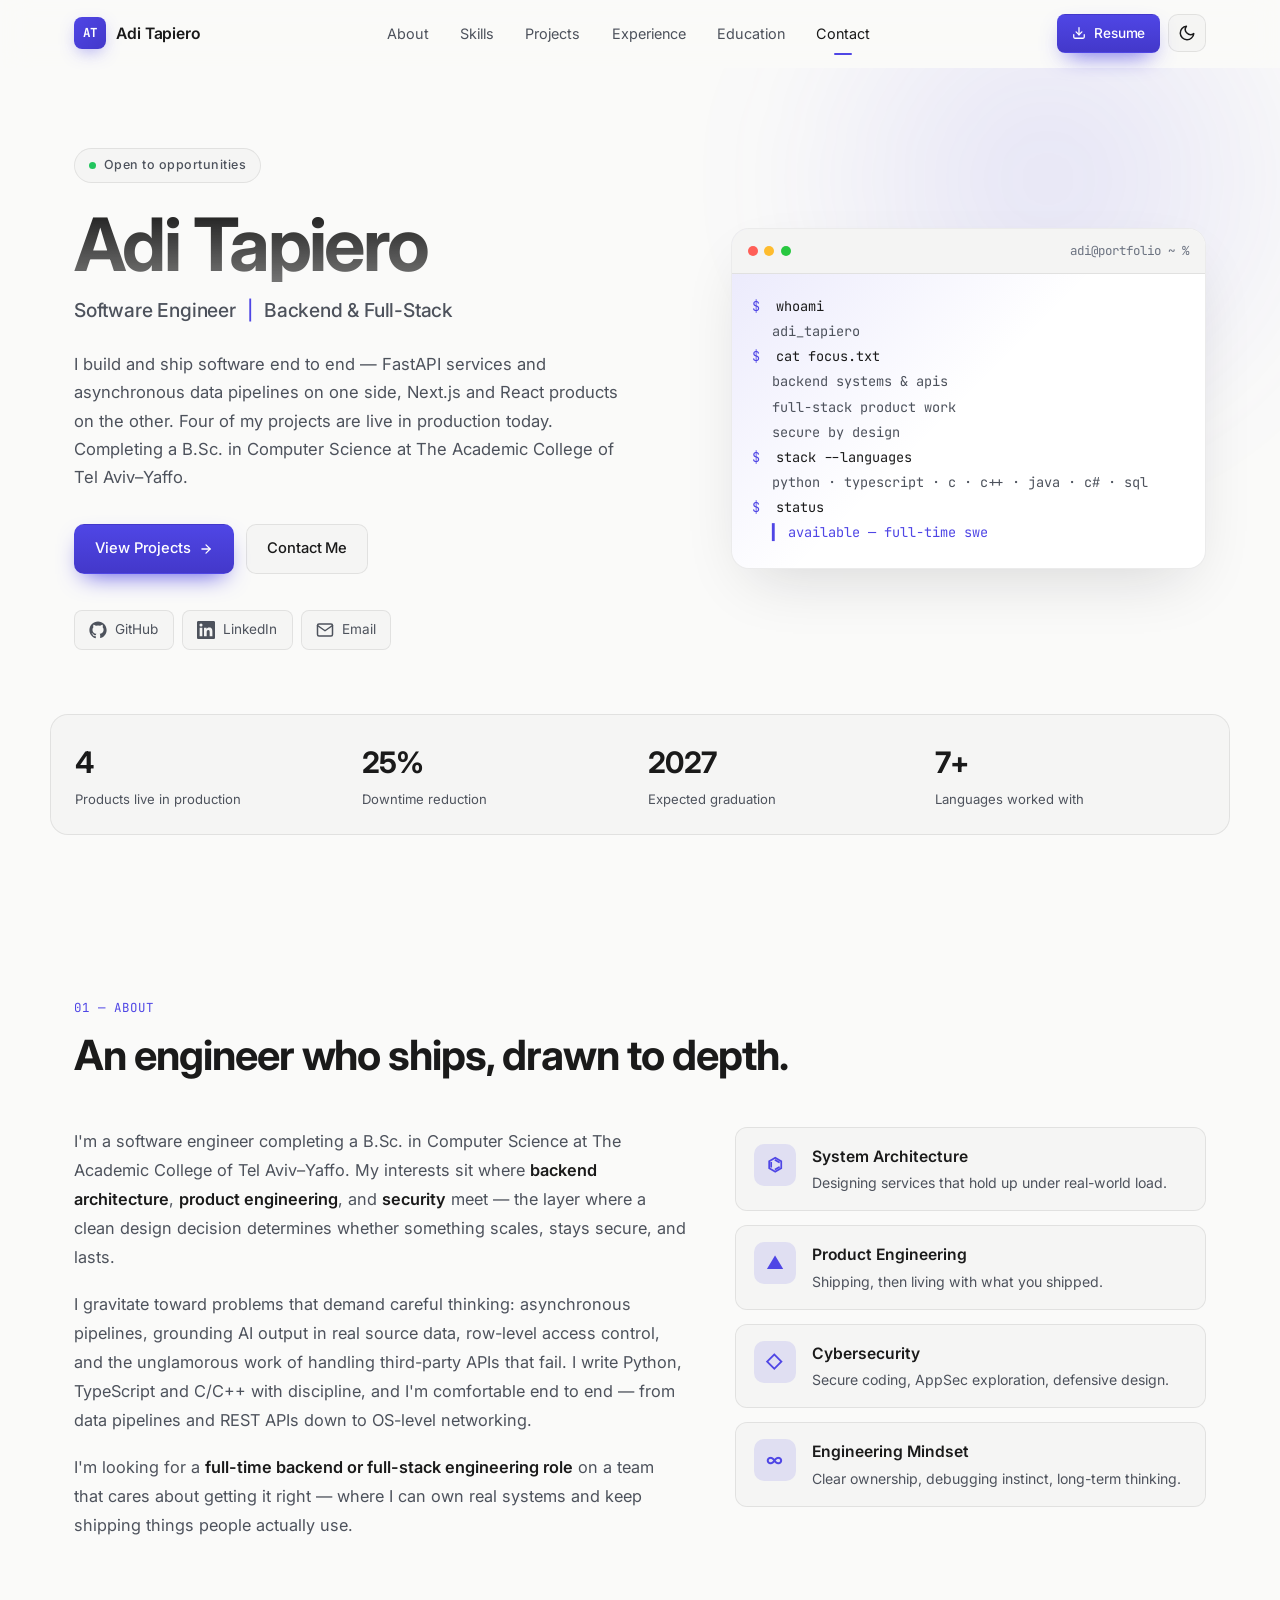
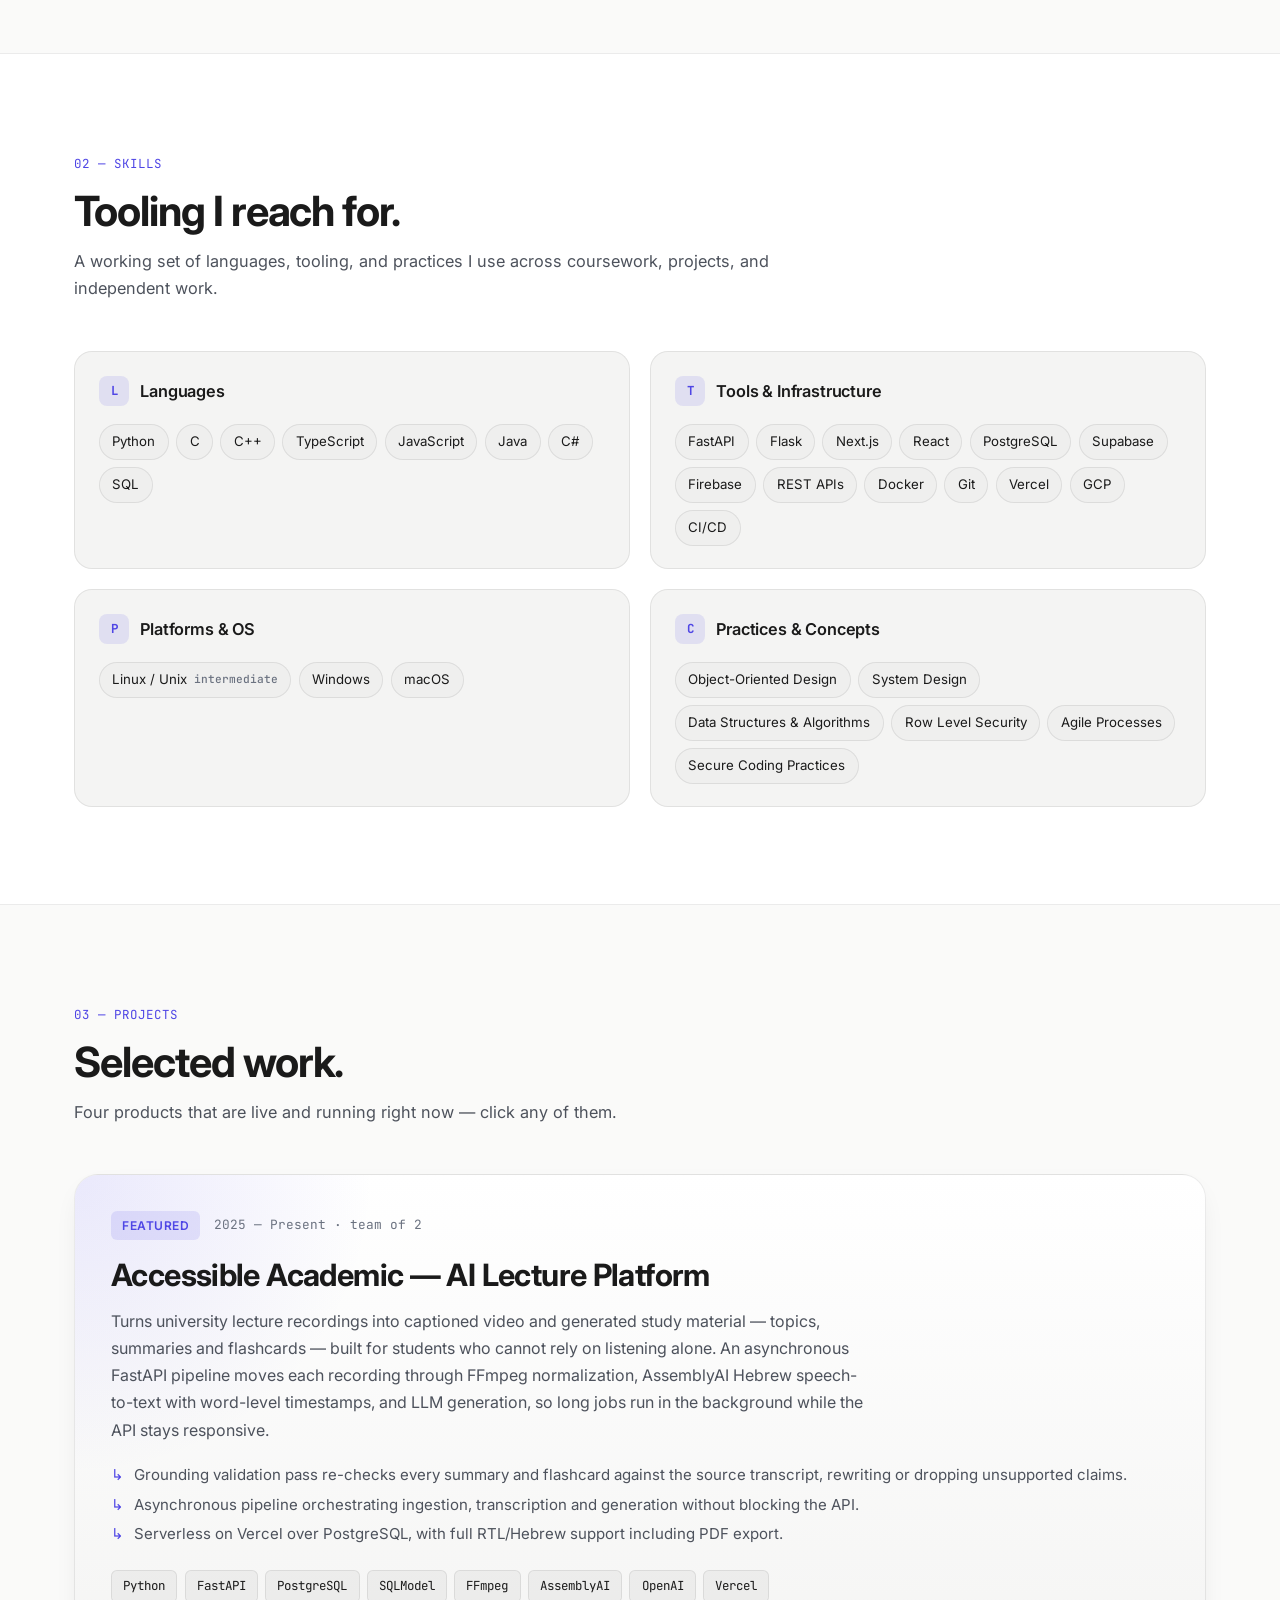
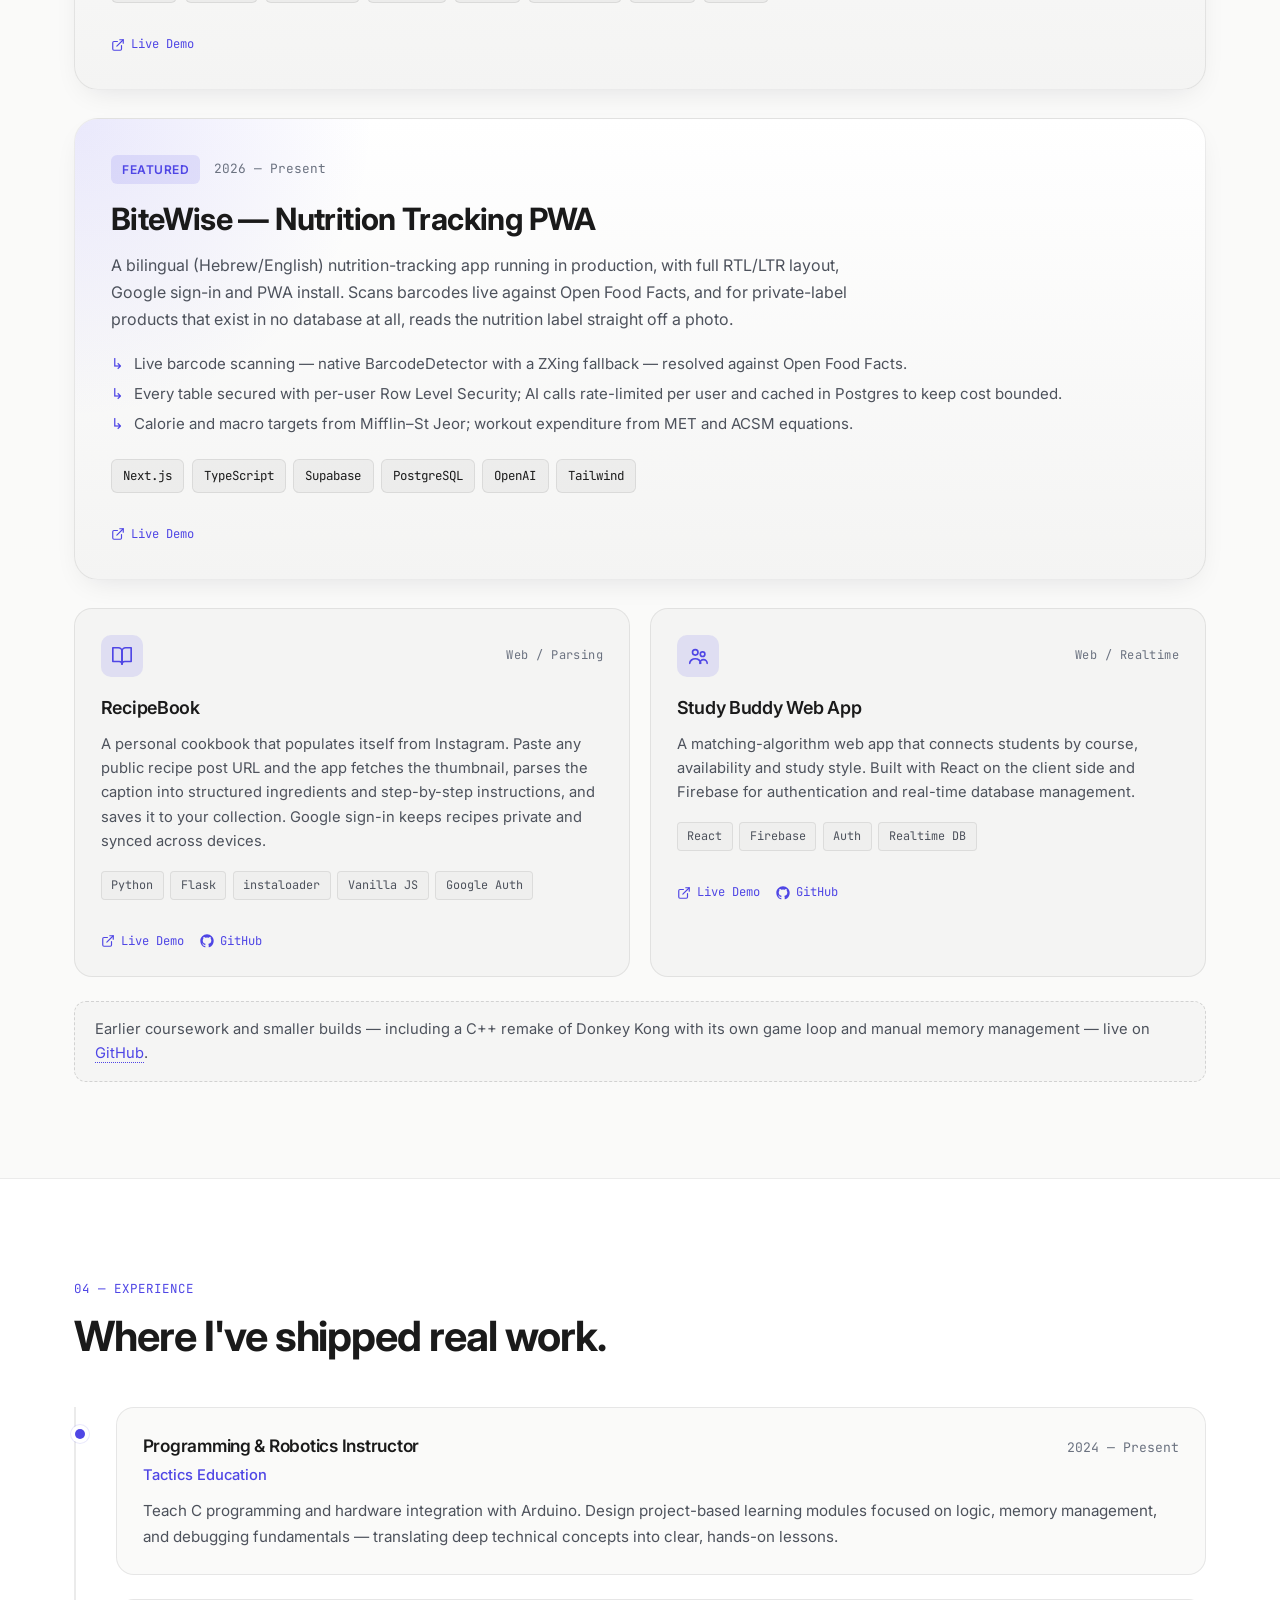
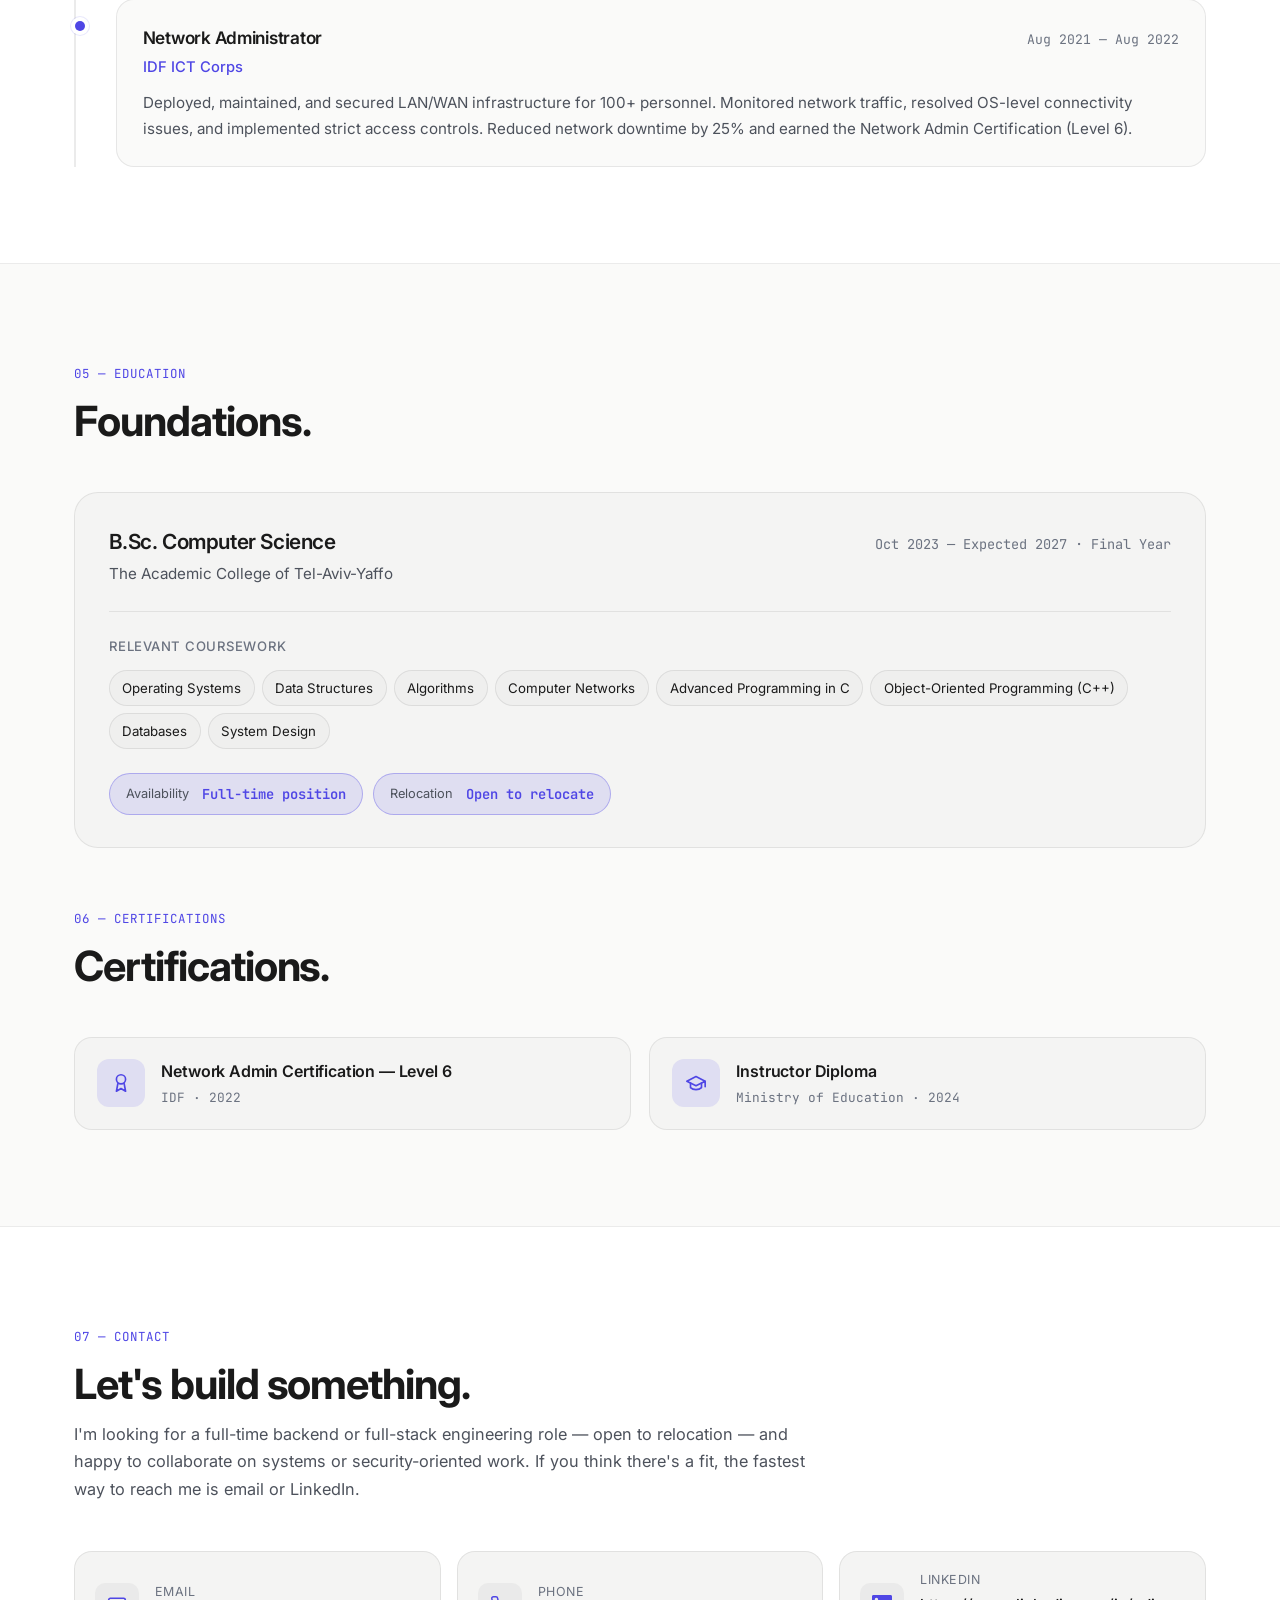
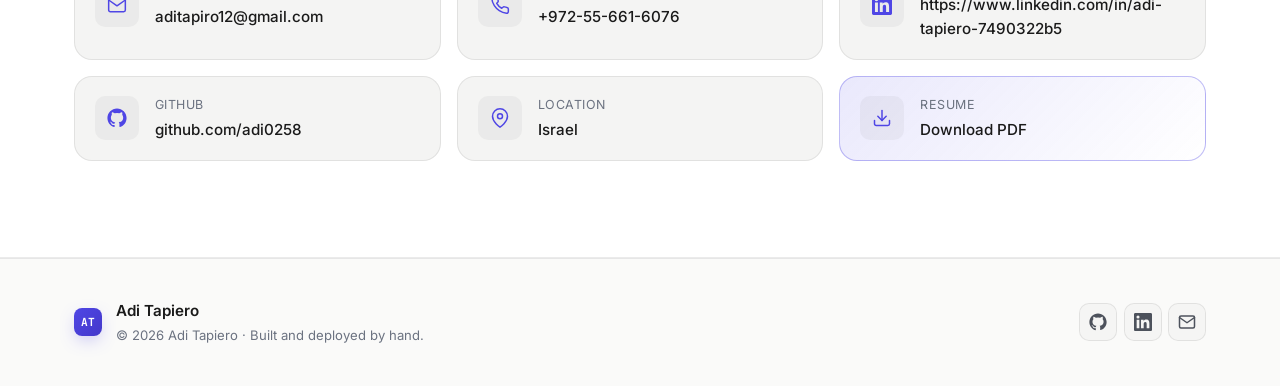
==== commit 737511f7: "Add relocation availability to education and contact Add a Relocation pill beside Availability in th" ====
--- a/index.html
+++ b/index.html
@@ -487,6 +487,10 @@
                 <span class="edu-pill-label">Availability</span>
                 <span class="edu-pill-value">Full-time position</span>
               </div>
+              <div class="edu-pill">
+                <span class="edu-pill-label">Relocation</span>
+                <span class="edu-pill-value">Open to relocate</span>
+              </div>
             </div>
           </div>
         </div>
@@ -530,7 +534,7 @@
           <span class="section-tag">07 — Contact</span>
           <h2 id="contactTitle" class="section-title">Let's build something.</h2>
           <p class="section-sub">
-            I'm looking for a full-time backend or full-stack engineering role, and open to collaboration on systems or security-oriented work. If you think there's a fit, the fastest way to reach me is email or LinkedIn.
+            I'm looking for a full-time backend or full-stack engineering role — open to relocation — and happy to collaborate on systems or security-oriented work. If you think there's a fit, the fastest way to reach me is email or LinkedIn.
           </p>
         </header>
 
--- a/style.css
+++ b/style.css
@@ -899,7 +899,7 @@
   color: var(--text-faint);
   margin-bottom: 0.85rem;
 }
-.edu-extra { margin-top: 1.5rem; }
+.edu-extra { margin-top: 1.5rem; display: flex; flex-wrap: wrap; gap: 0.6rem; }
 .edu-pill {
   display: inline-flex;
   align-items: center;
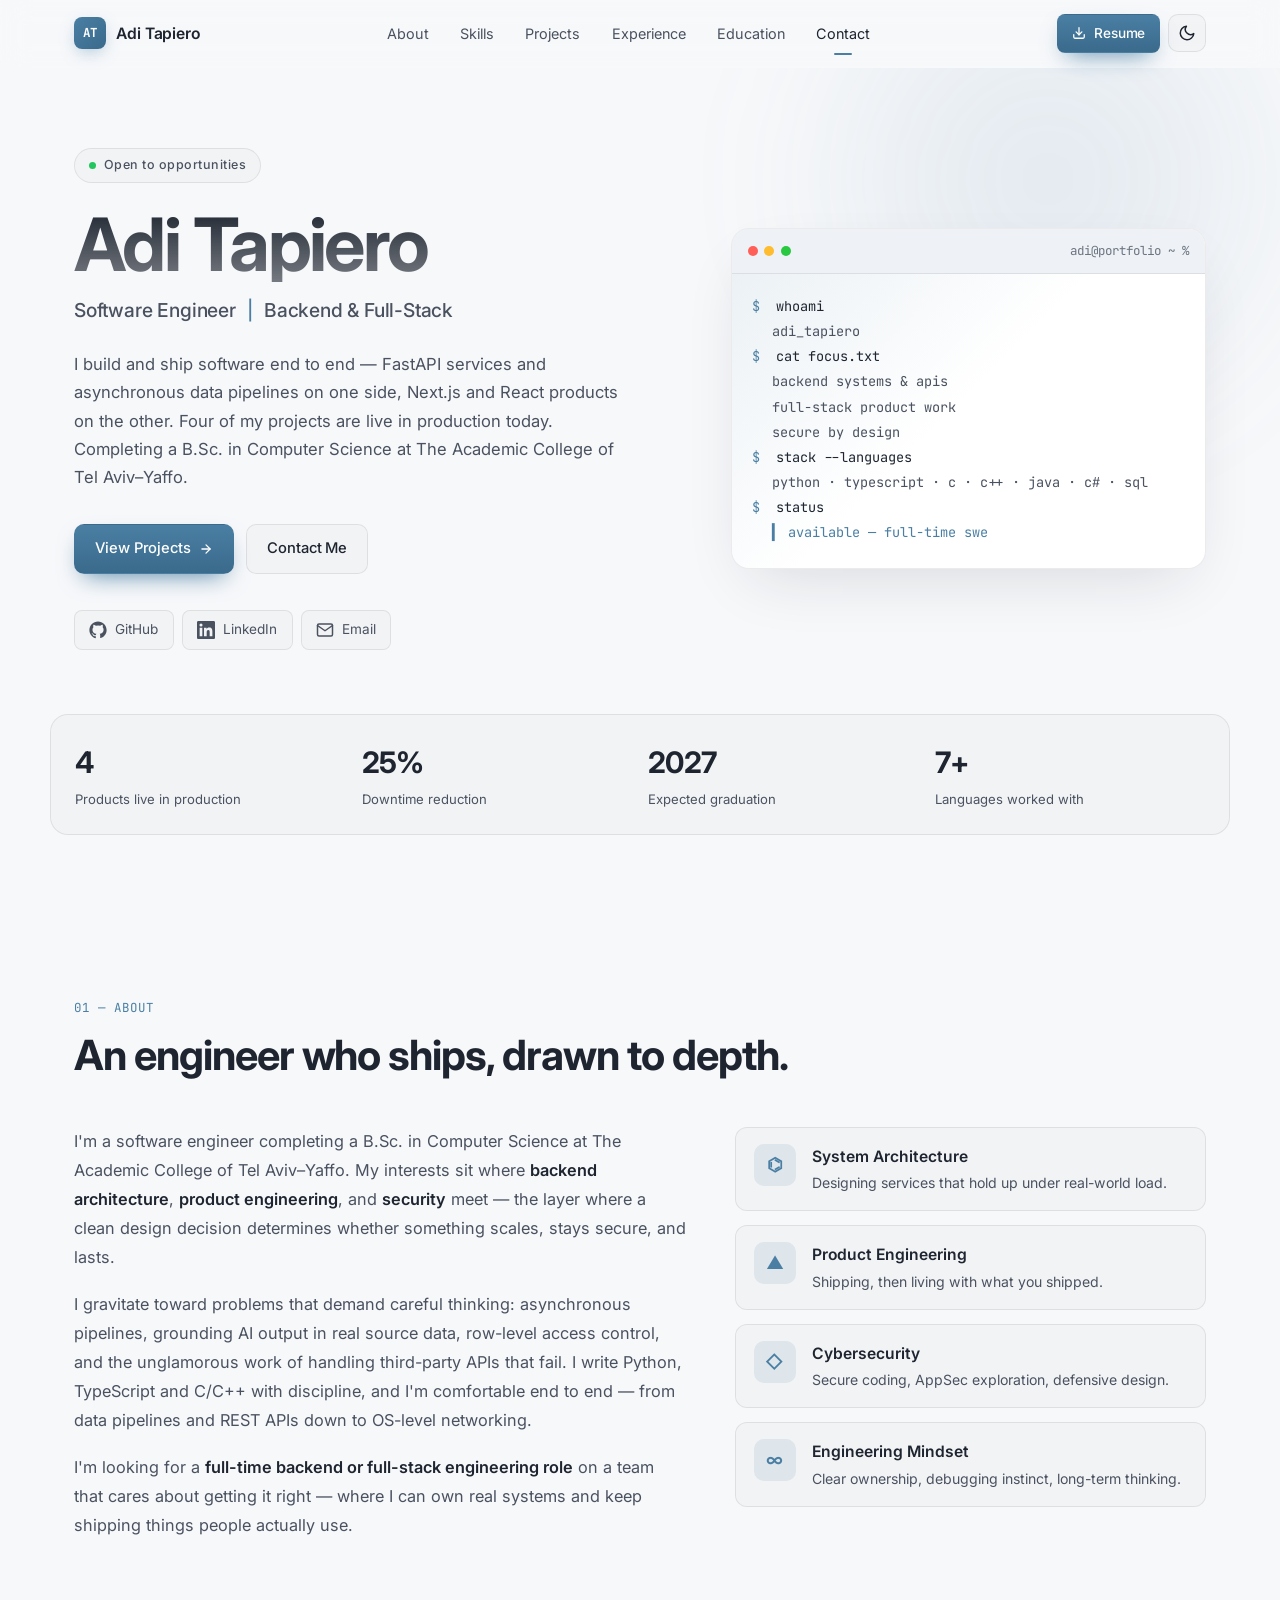
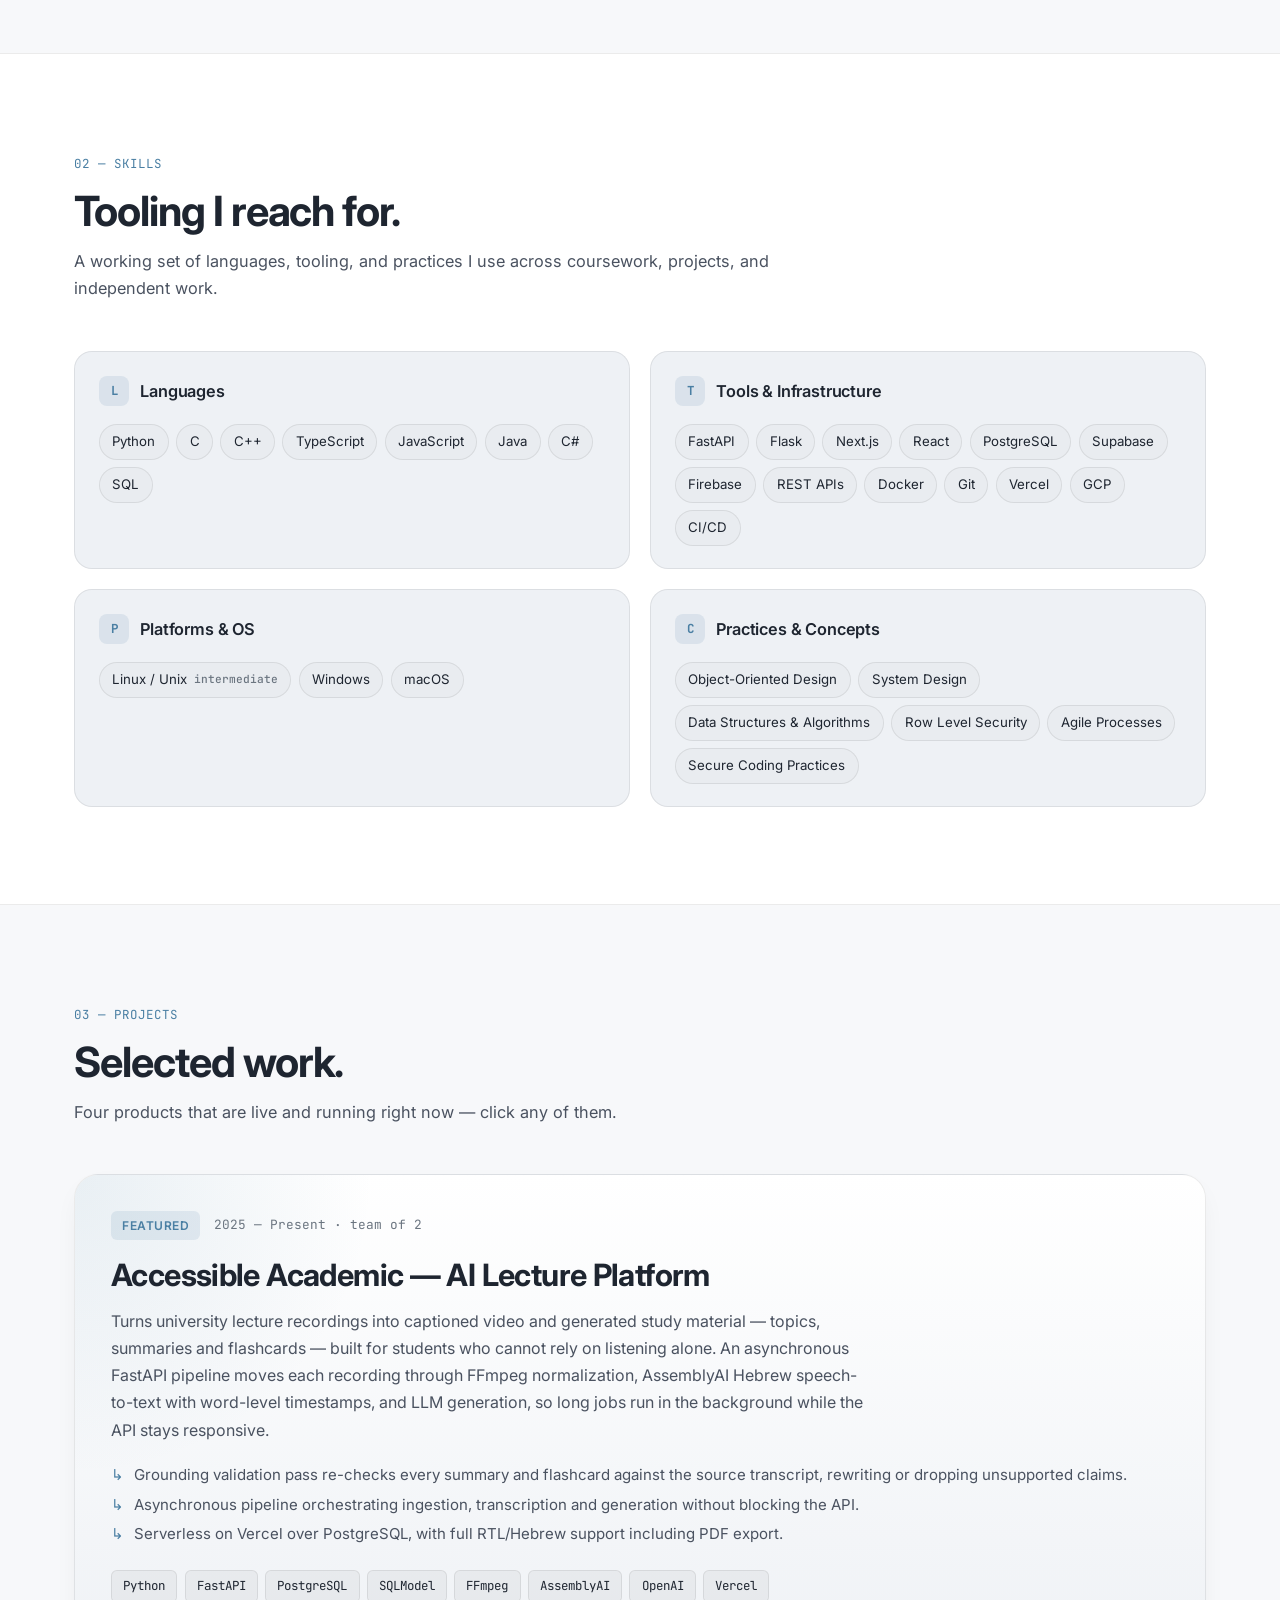
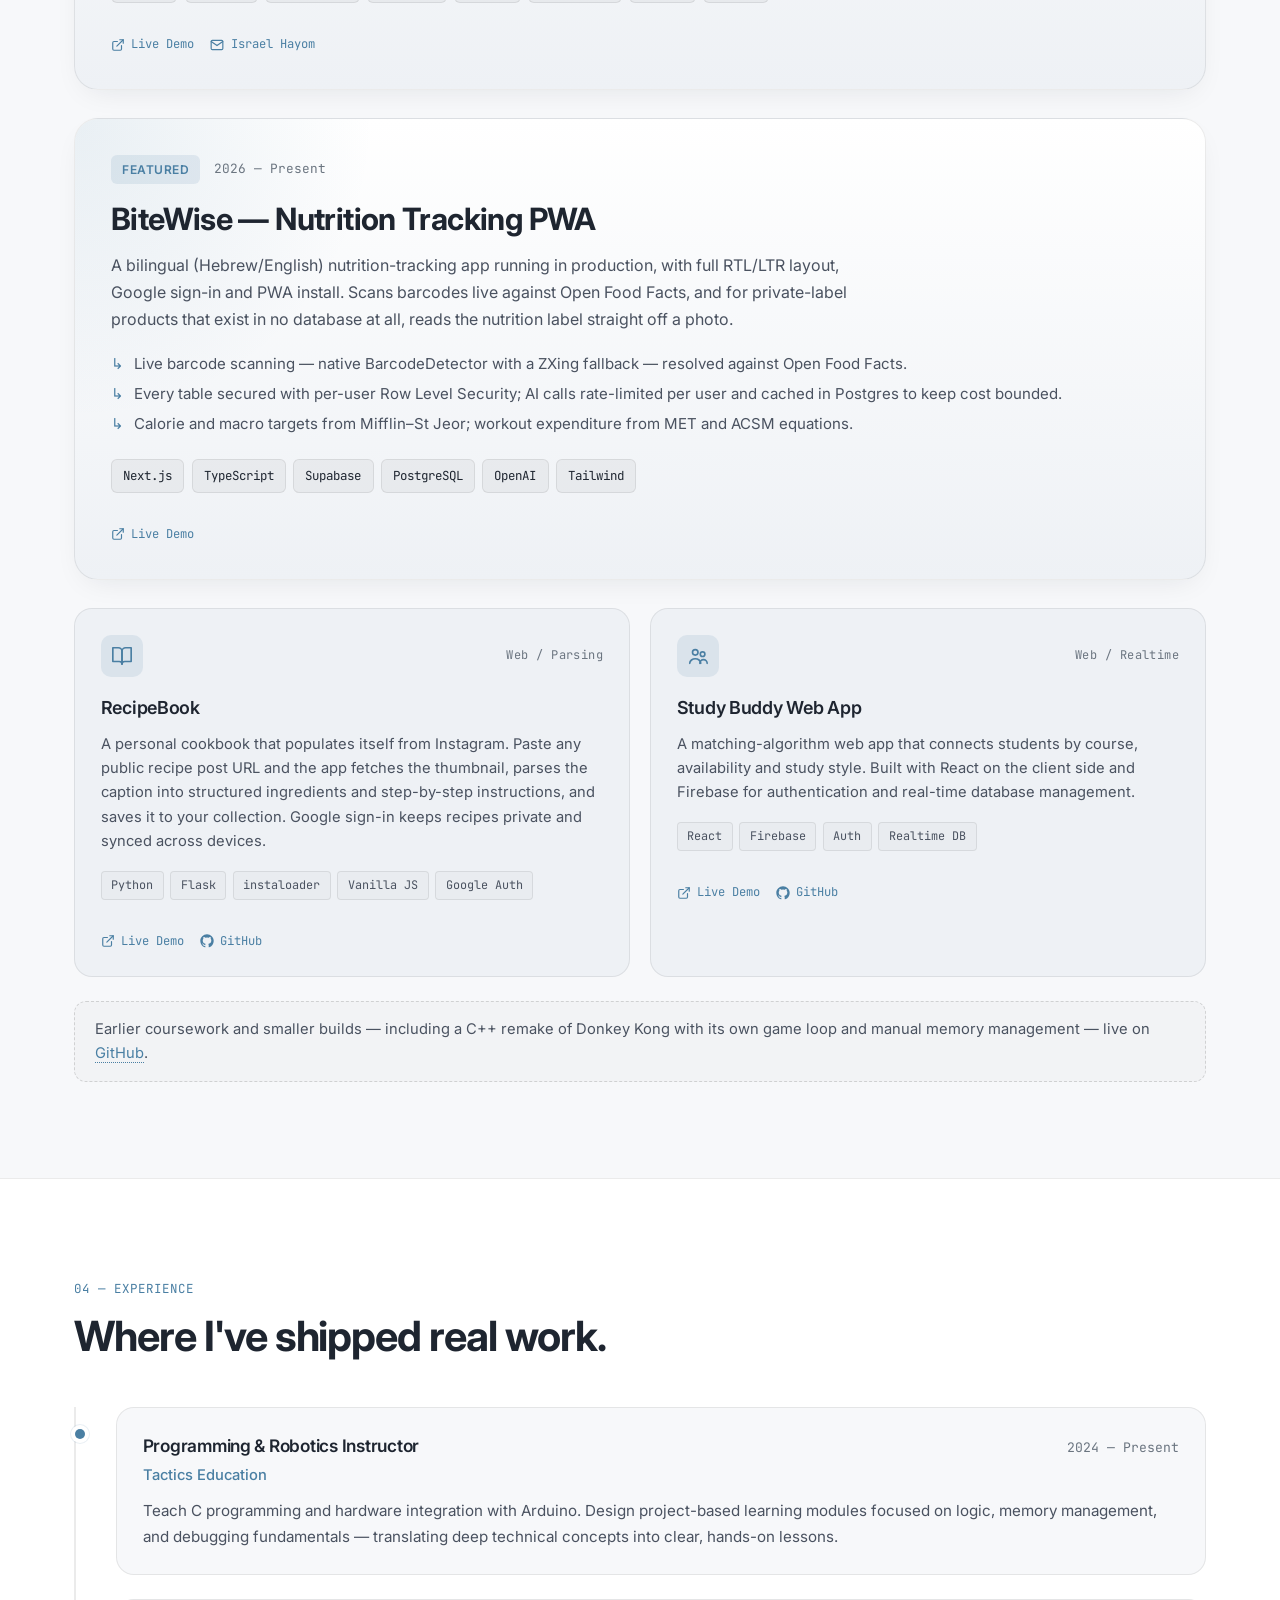
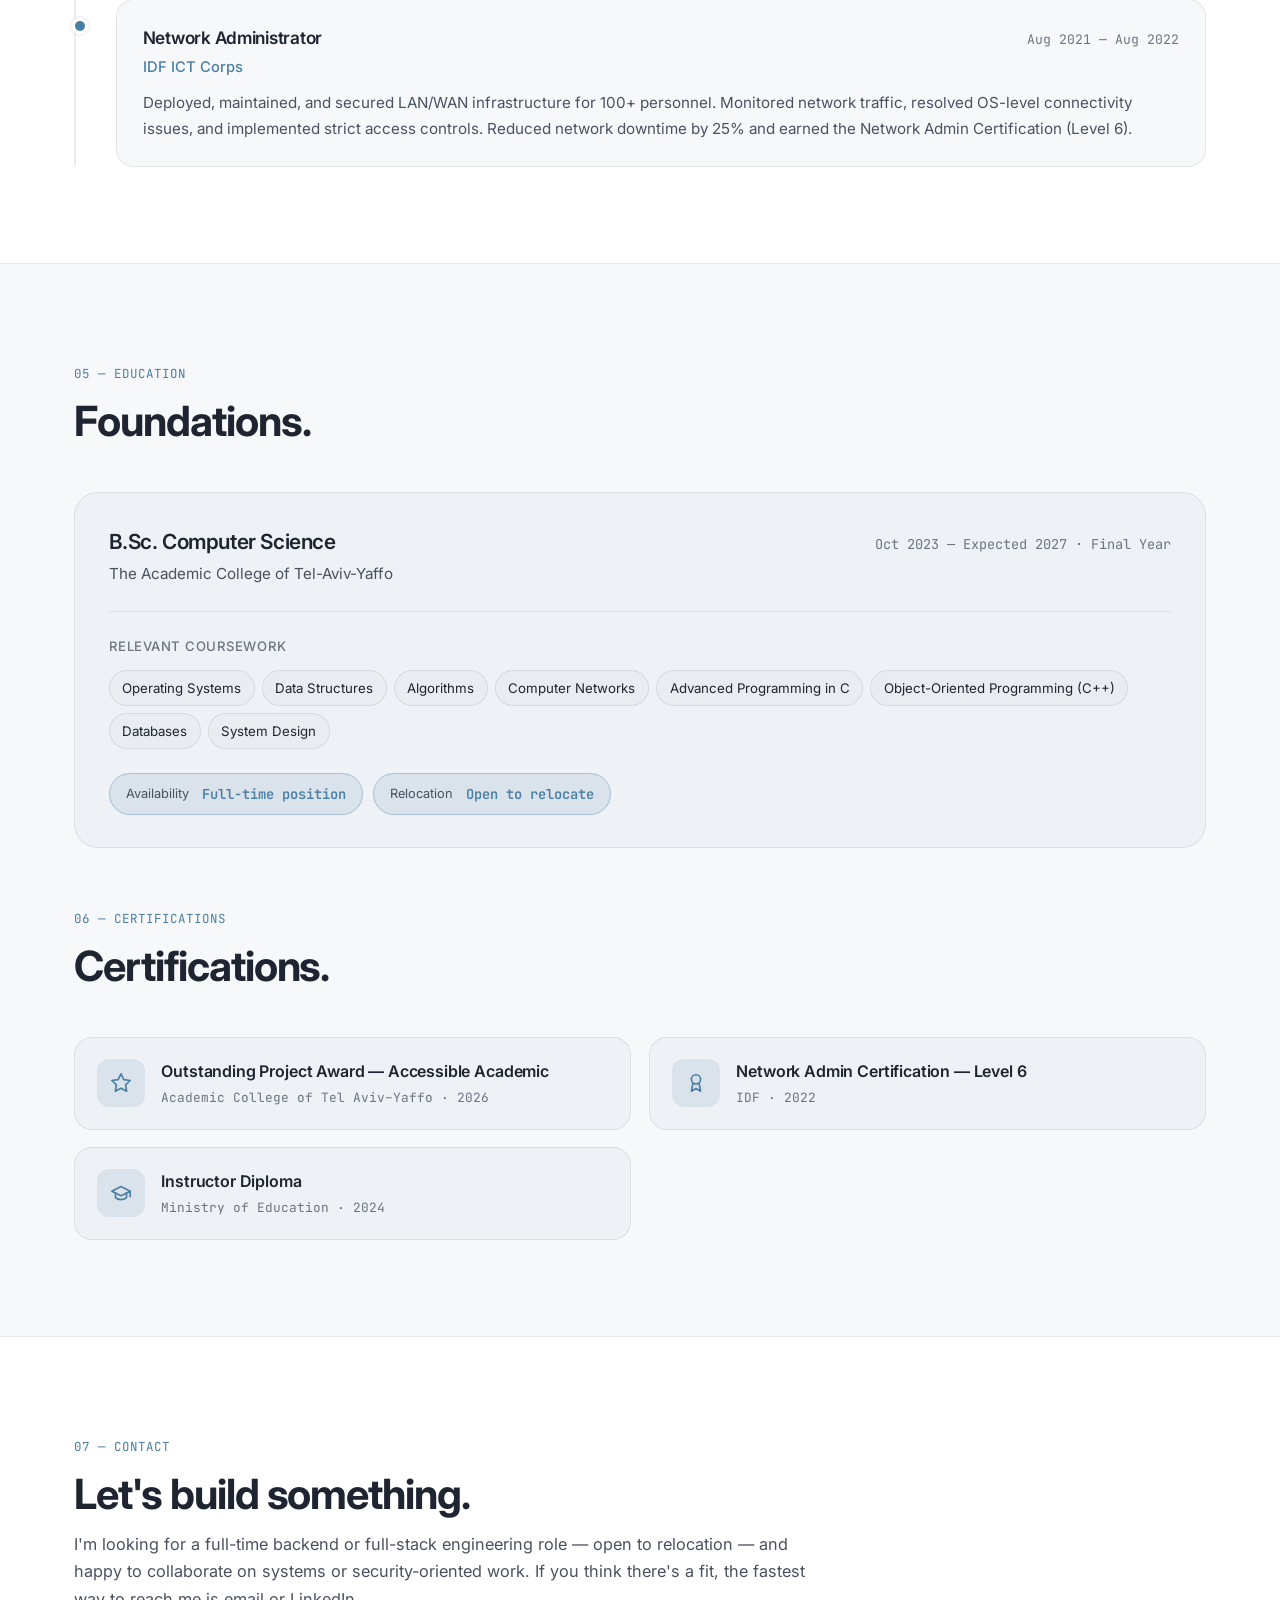
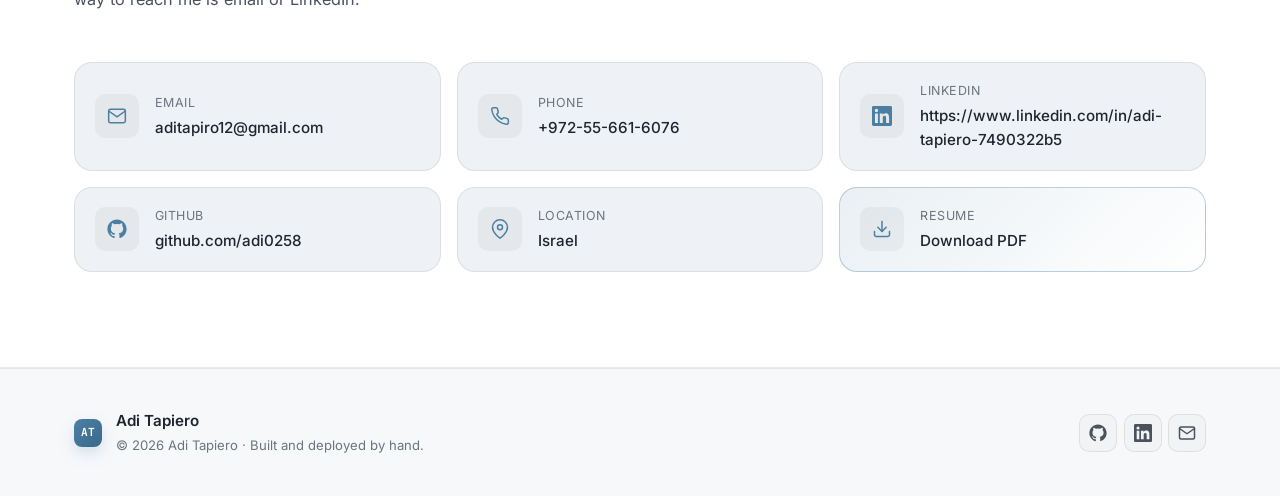
==== commit d8e9e0f2: "Add outstanding project award cert, Israel Hayom article link, calm color palette" ====
--- a/index.html
+++ b/index.html
@@ -314,6 +314,7 @@
 
           <div class="pc-links">
             <a class="pc-link" href="https://accessible-academic-backend.vercel.app/" target="_blank" rel="noopener" aria-label="Accessible Academic live demo"><svg width="14" height="14" viewBox="0 0 24 24" fill="none" stroke="currentColor" stroke-width="2" stroke-linecap="round" stroke-linejoin="round" aria-hidden="true"><path d="M18 13v6a2 2 0 0 1-2 2H5a2 2 0 0 1-2-2V8a2 2 0 0 1 2-2h6"/><polyline points="15 3 21 3 21 9"/><line x1="10" y1="14" x2="21" y2="3"/></svg>Live Demo</a>
+            <a class="pc-link" href="https://www.israelhayom.co.il/news/education/article/21597703" target="_blank" rel="noopener" aria-label="Israel Hayom article"><svg width="14" height="14" viewBox="0 0 24 24" fill="none" stroke="currentColor" stroke-width="2" stroke-linecap="round" stroke-linejoin="round" aria-hidden="true"><path d="M4 4h16c1.1 0 2 .9 2 2v12c0 1.1-.9 2-2 2H4c-1.1 0-2-.9-2-2V6c0-1.1.9-2 2-2z"/><polyline points="22,6 12,13 2,6"/></svg>Israel Hayom</a>
           </div>
         </article>
 
@@ -504,6 +505,18 @@
 
           <div class="cert-grid">
             <article class="cert-card reveal">
+              <a href="./outstanding-project-award.pdf" target="_blank" rel="noopener" aria-label="View Outstanding Project Award certificate" style="display:contents;color:inherit;">
+              <div class="cert-icon" aria-hidden="true">
+                <svg width="22" height="22" viewBox="0 0 24 24" fill="none" stroke="currentColor" stroke-width="1.8" stroke-linecap="round" stroke-linejoin="round"><path d="M12 2l3.09 6.26L22 9.27l-5 4.87 1.18 6.88L12 17.77l-6.18 3.25L7 14.14 2 9.27l6.91-1.01L12 2z"/></svg>
+              </div>
+              <div>
+                <h3 class="cert-title">Outstanding Project Award — Accessible Academic</h3>
+                <p class="cert-meta">Academic College of Tel Aviv–Yaffo · 2026</p>
+              </div>
+              </a>
+            </article>
+
+            <article class="cert-card reveal">
               <div class="cert-icon" aria-hidden="true">
                 <svg width="22" height="22" viewBox="0 0 24 24" fill="none" stroke="currentColor" stroke-width="1.8" stroke-linecap="round" stroke-linejoin="round"><circle cx="12" cy="8" r="5"/><polyline points="8.5 13 7 21 12 18 17 21 15.5 13"/></svg>
               </div>
--- a/style.css
+++ b/style.css
@@ -5,21 +5,21 @@
 
 /* ---------- Tokens ---------- */
 :root {
-  --accent: #6366f1;        /* indigo */
-  --accent-soft: rgba(99, 102, 241, 0.14);
-  --accent-strong: #4f46e5;
-
-  --bg: #0b0c10;
-  --bg-elev: #0f1117;
-  --bg-elev-2: #14171f;
+  --accent: #6b9ab8;        /* calm slate-blue */
+  --accent-soft: rgba(107, 154, 184, 0.14);
+  --accent-strong: #547d9c;
+
+  --bg: #0e1014;
+  --bg-elev: #13161c;
+  --bg-elev-2: #181c24;
   --surface: rgba(255, 255, 255, 0.03);
   --surface-strong: rgba(255, 255, 255, 0.06);
   --border: rgba(255, 255, 255, 0.08);
   --border-strong: rgba(255, 255, 255, 0.14);
 
-  --text: #e7e9ee;
-  --text-muted: #a0a4ad;
-  --text-faint: #6b7280;
+  --text: #dde3ea;
+  --text-muted: #96a0ad;
+  --text-faint: #6b7580;
 
   --shadow-sm: 0 1px 2px rgba(0, 0, 0, 0.3);
   --shadow-md: 0 10px 30px -10px rgba(0, 0, 0, 0.45);
@@ -40,25 +40,25 @@
 
 /* Light theme overrides */
 [data-theme="light"] {
-  --accent: #4f46e5;
-  --accent-soft: rgba(79, 70, 229, 0.12);
-  --accent-strong: #4338ca;
-
-  --bg: #fafaf9;
+  --accent: #4a7fa3;
+  --accent-soft: rgba(74, 127, 163, 0.12);
+  --accent-strong: #3a6a8c;
+
+  --bg: #f7f8fa;
   --bg-elev: #ffffff;
-  --bg-elev-2: #f4f4f3;
+  --bg-elev-2: #eef1f5;
   --surface: rgba(0, 0, 0, 0.02);
   --surface-strong: rgba(0, 0, 0, 0.04);
   --border: rgba(0, 0, 0, 0.08);
   --border-strong: rgba(0, 0, 0, 0.14);
 
-  --text: #1a1a1a;
-  --text-muted: #4d525c;
-  --text-faint: #6b7280;
-
-  --shadow-sm: 0 1px 2px rgba(20, 20, 30, 0.06);
-  --shadow-md: 0 10px 30px -12px rgba(20, 20, 30, 0.12);
-  --shadow-lg: 0 24px 60px -20px rgba(20, 20, 30, 0.16);
+  --text: #1e2530;
+  --text-muted: #4a5260;
+  --text-faint: #6b7580;
+
+  --shadow-sm: 0 1px 2px rgba(20, 25, 40, 0.06);
+  --shadow-md: 0 10px 30px -12px rgba(20, 25, 40, 0.10);
+  --shadow-lg: 0 24px 60px -20px rgba(20, 25, 40, 0.14);
 }
 
 /* ---------- Resets ---------- */
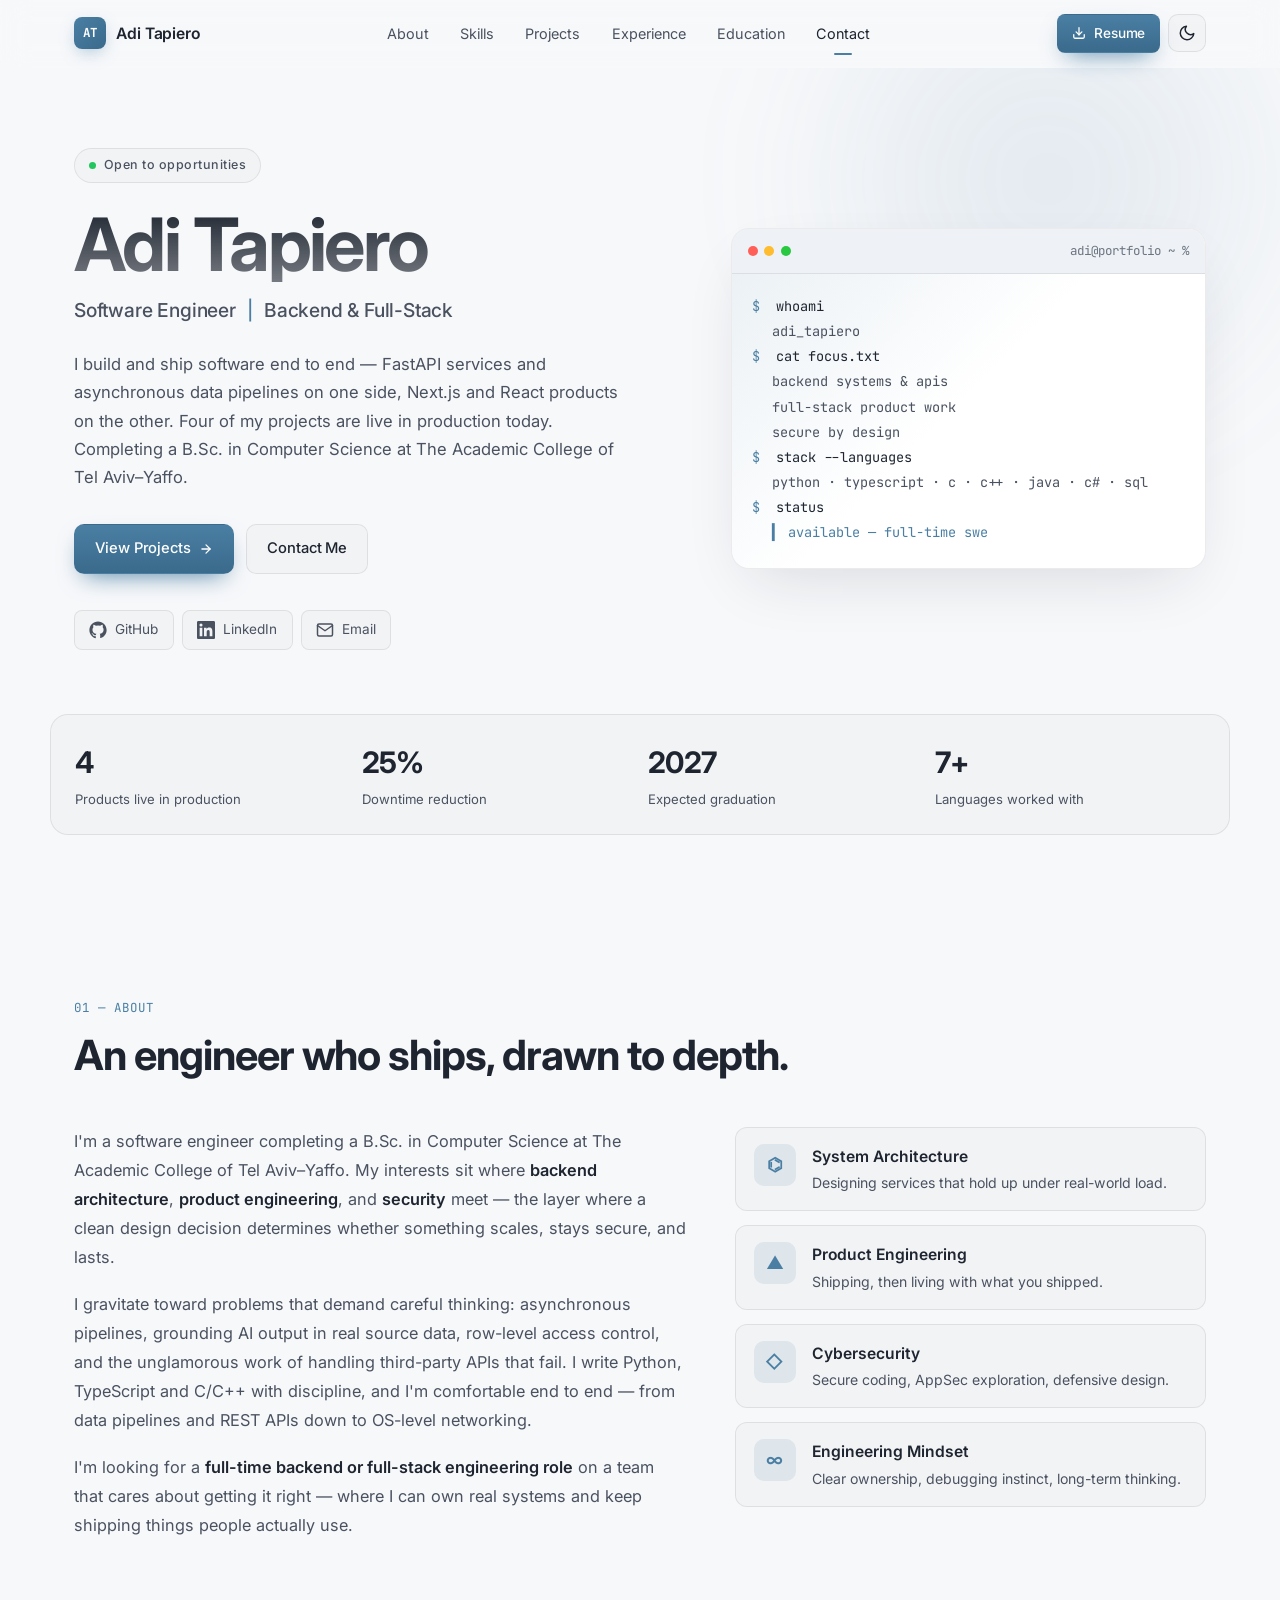
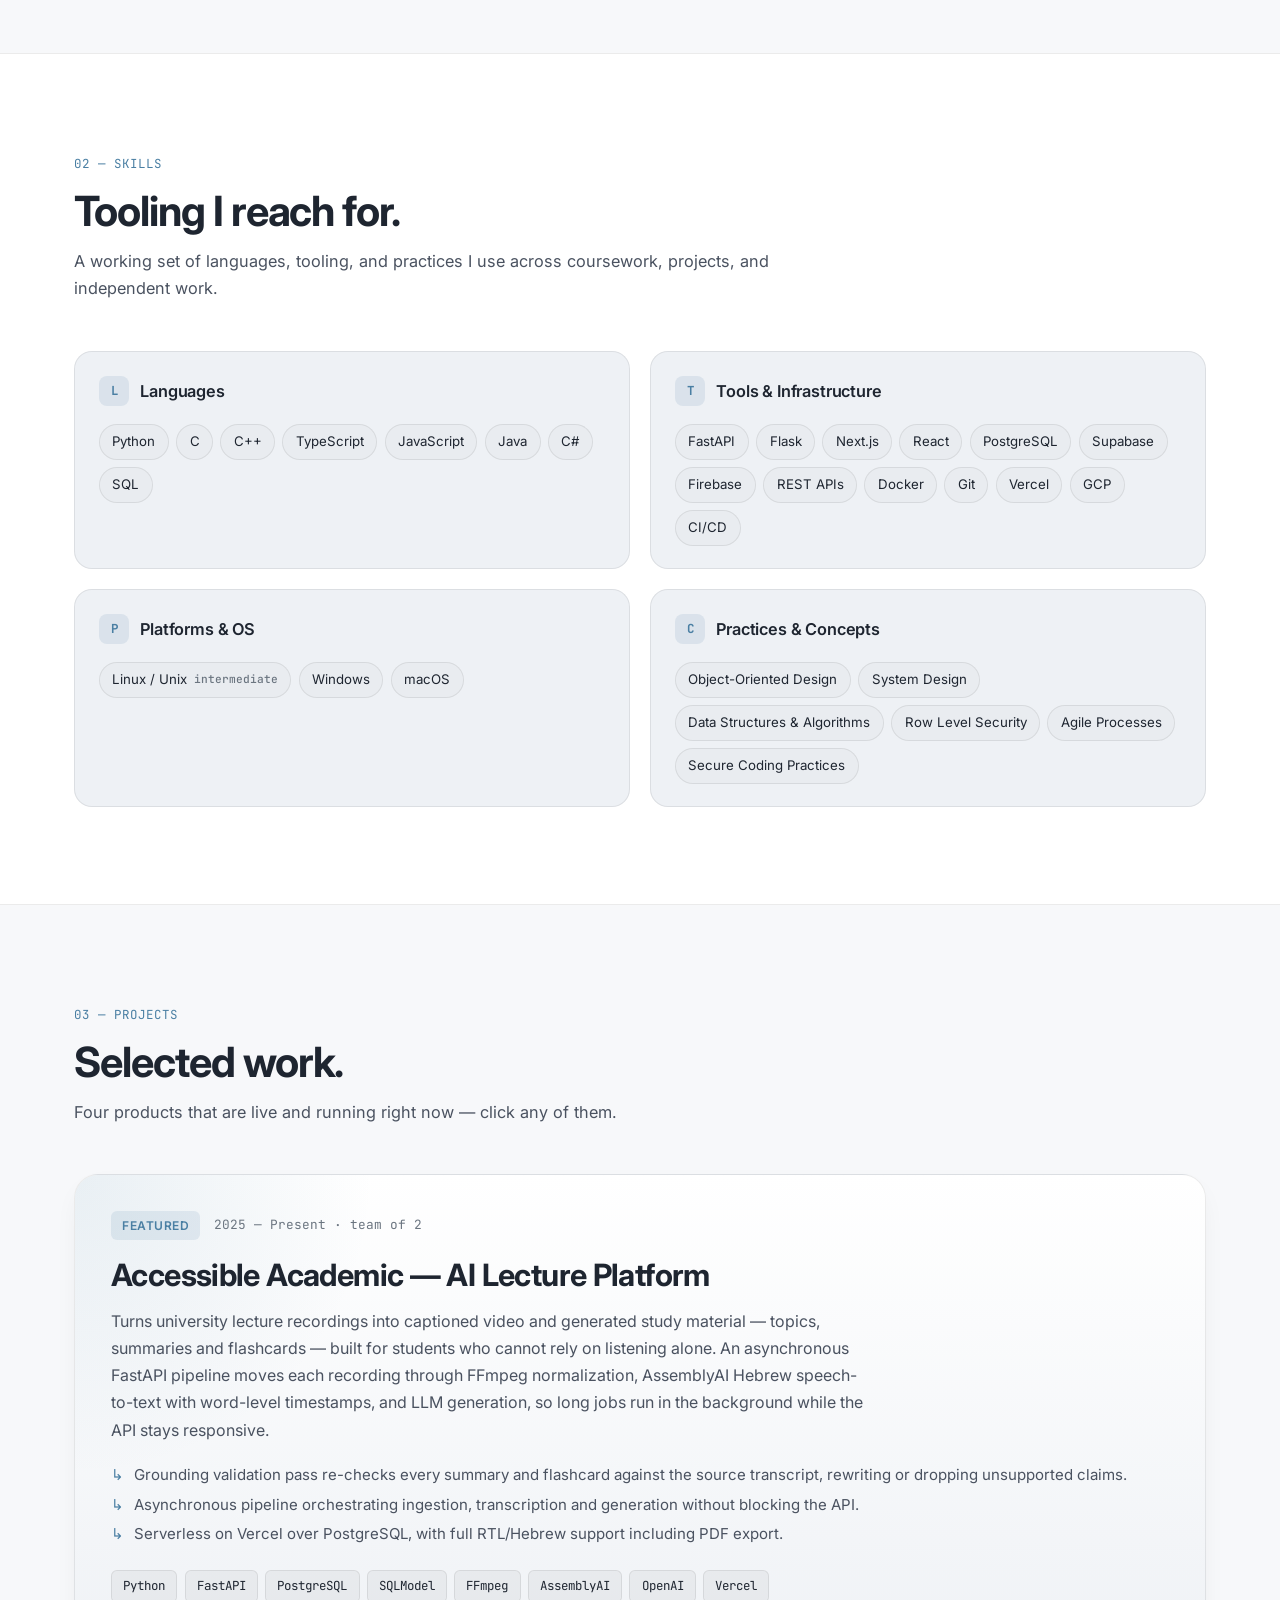
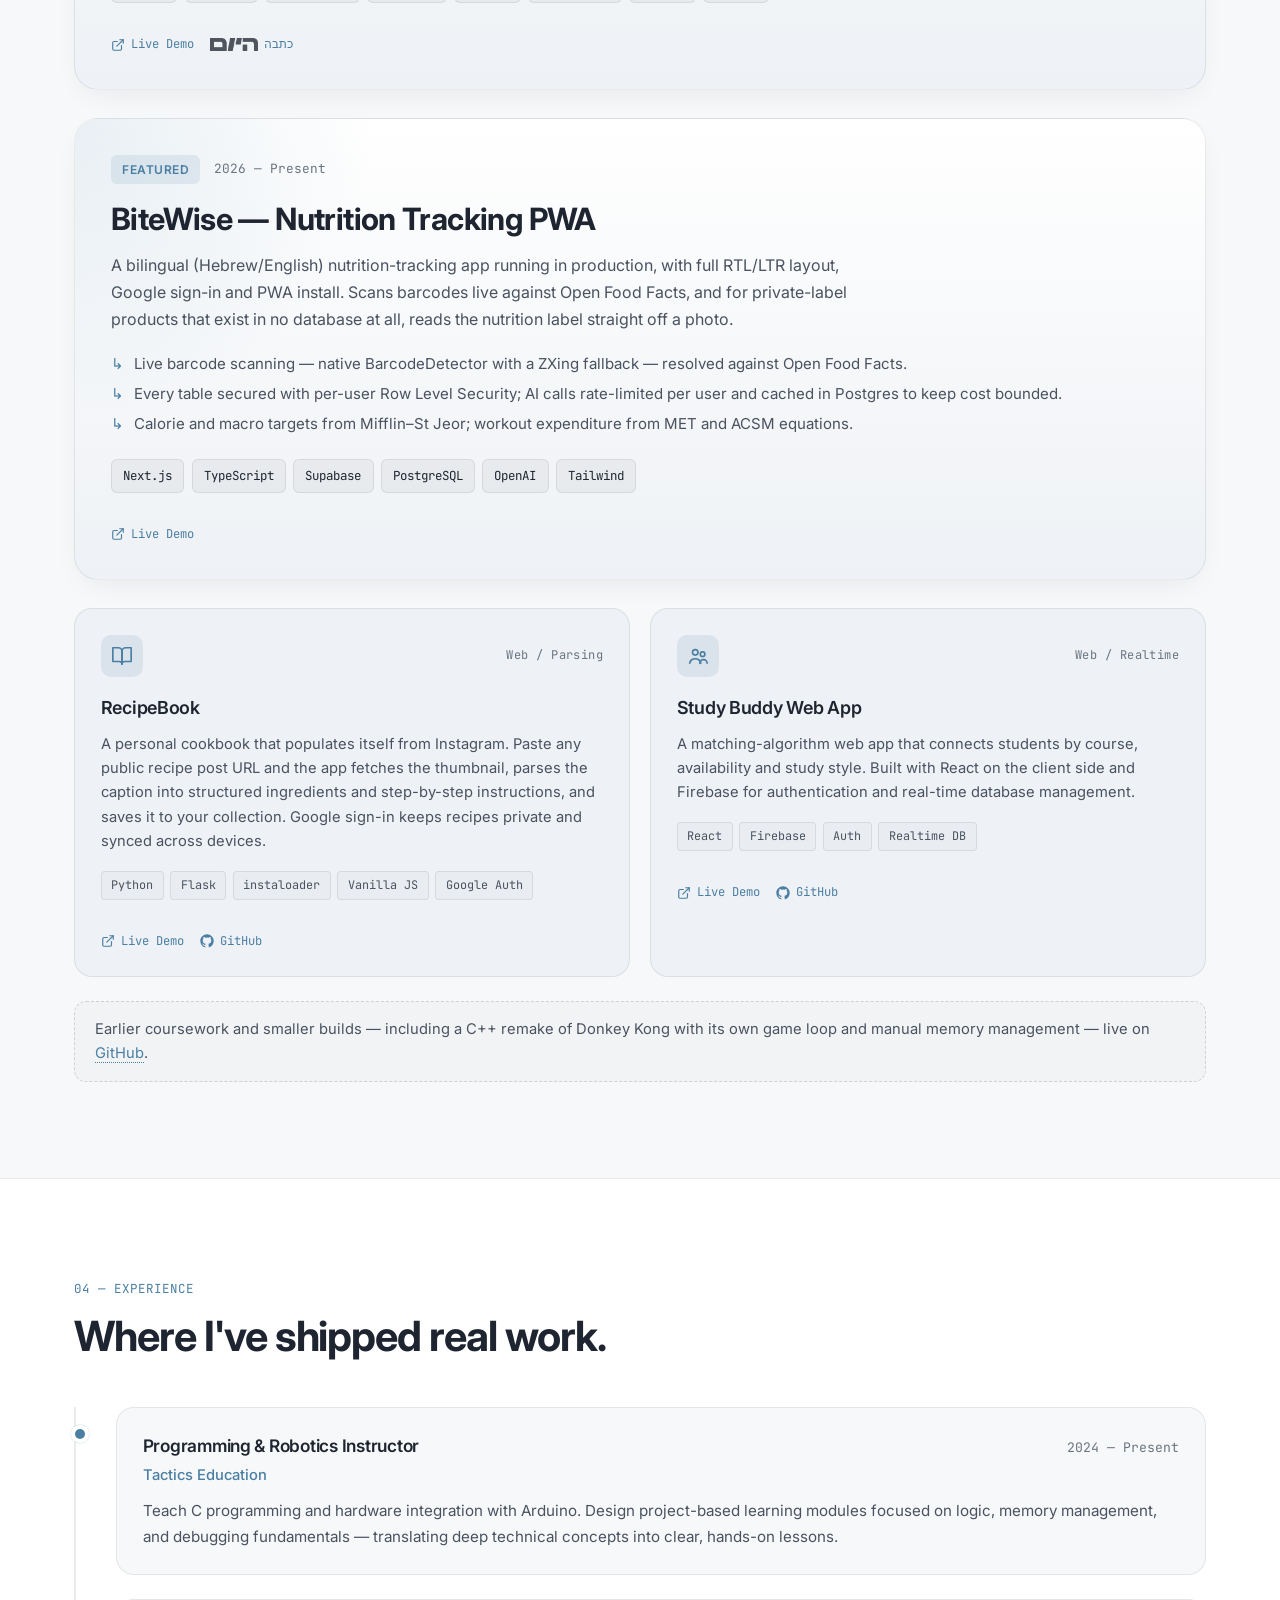
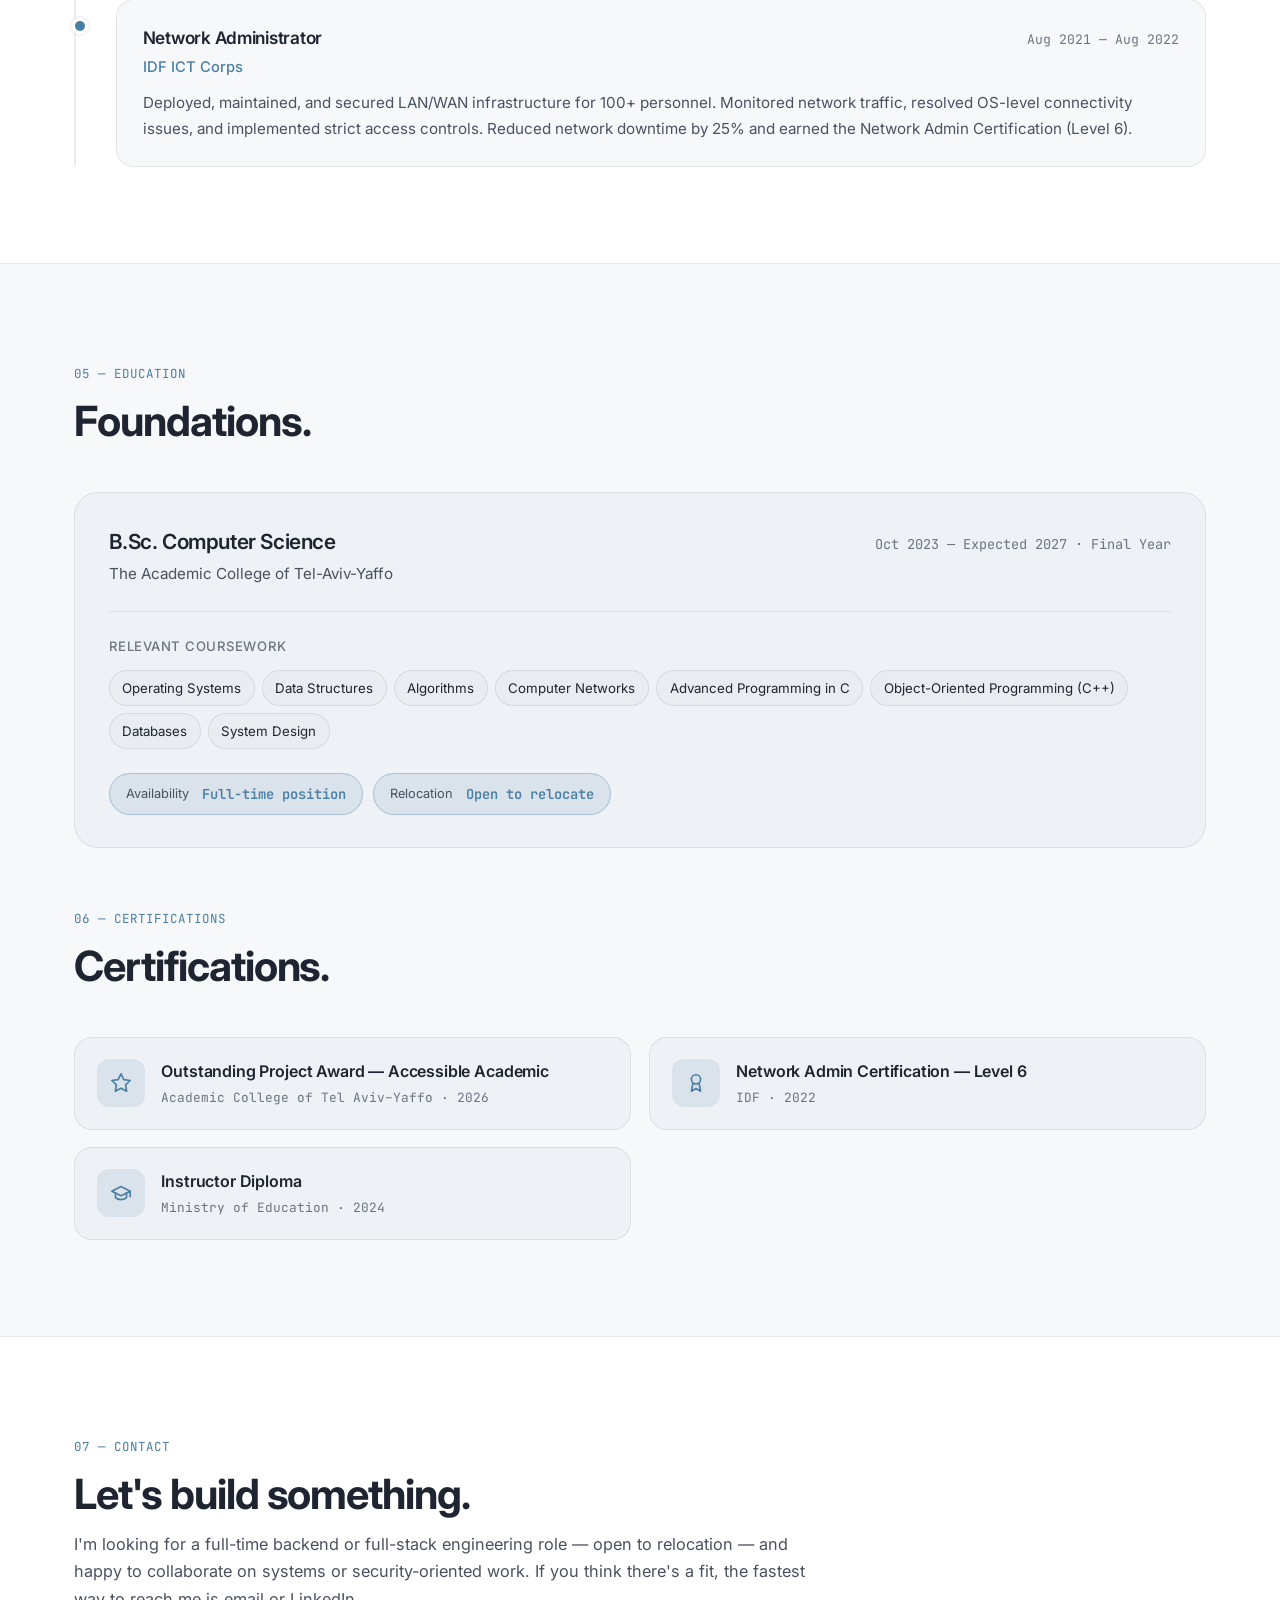
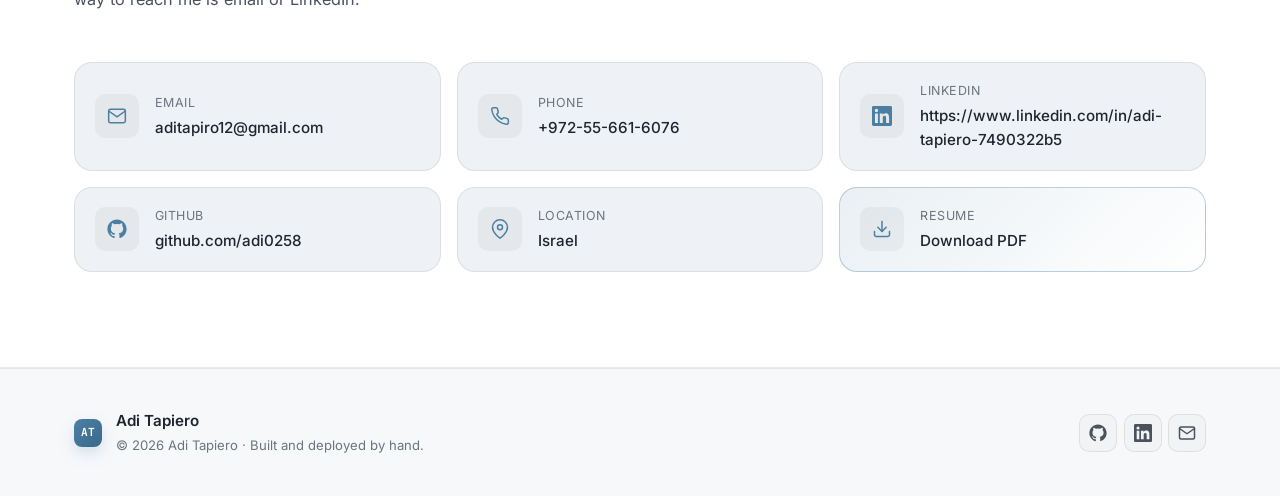
==== commit e5e13198: "Add Israel Hayom logo to portfolio, Press section to CV" ====
--- a/index.html
+++ b/index.html
@@ -314,7 +314,10 @@
 
           <div class="pc-links">
             <a class="pc-link" href="https://accessible-academic-backend.vercel.app/" target="_blank" rel="noopener" aria-label="Accessible Academic live demo"><svg width="14" height="14" viewBox="0 0 24 24" fill="none" stroke="currentColor" stroke-width="2" stroke-linecap="round" stroke-linejoin="round" aria-hidden="true"><path d="M18 13v6a2 2 0 0 1-2 2H5a2 2 0 0 1-2-2V8a2 2 0 0 1 2-2h6"/><polyline points="15 3 21 3 21 9"/><line x1="10" y1="14" x2="21" y2="3"/></svg>Live Demo</a>
-            <a class="pc-link" href="https://www.israelhayom.co.il/news/education/article/21597703" target="_blank" rel="noopener" aria-label="Israel Hayom article"><svg width="14" height="14" viewBox="0 0 24 24" fill="none" stroke="currentColor" stroke-width="2" stroke-linecap="round" stroke-linejoin="round" aria-hidden="true"><path d="M4 4h16c1.1 0 2 .9 2 2v12c0 1.1-.9 2-2 2H4c-1.1 0-2-.9-2-2V6c0-1.1.9-2 2-2z"/><polyline points="22,6 12,13 2,6"/></svg>Israel Hayom</a>
+            <a class="pc-link" href="https://www.israelhayom.co.il/news/education/article/21597703" target="_blank" rel="noopener" aria-label="Israel Hayom article" style="display:inline-flex;align-items:center;gap:0.35rem;">
+              <img src="./israelhayom-logo.png" alt="Israel Hayom" height="13" style="display:inline-block;height:13px;width:auto;filter:invert(35%) sepia(60%) saturate(400%) hue-rotate(185deg) brightness(90%);vertical-align:middle;" class="ih-logo" />
+              <span>כתבה</span>
+            </a>
           </div>
         </article>
 
--- a/style.css
+++ b/style.css
@@ -80,6 +80,11 @@
 button { font: inherit; cursor: pointer; border: none; background: none; color: inherit; }
 ul, ol { list-style: none; padding: 0; margin: 0; }
 h1, h2, h3, h4, p { margin: 0; }
+
+/* Israel Hayom logo — invert for light theme */
+[data-theme="light"] .ih-logo {
+  filter: invert(20%) sepia(10%) saturate(500%) hue-rotate(185deg) brightness(40%) !important;
+}
 
 /* Focus states */
 a:focus-visible, button:focus-visible {
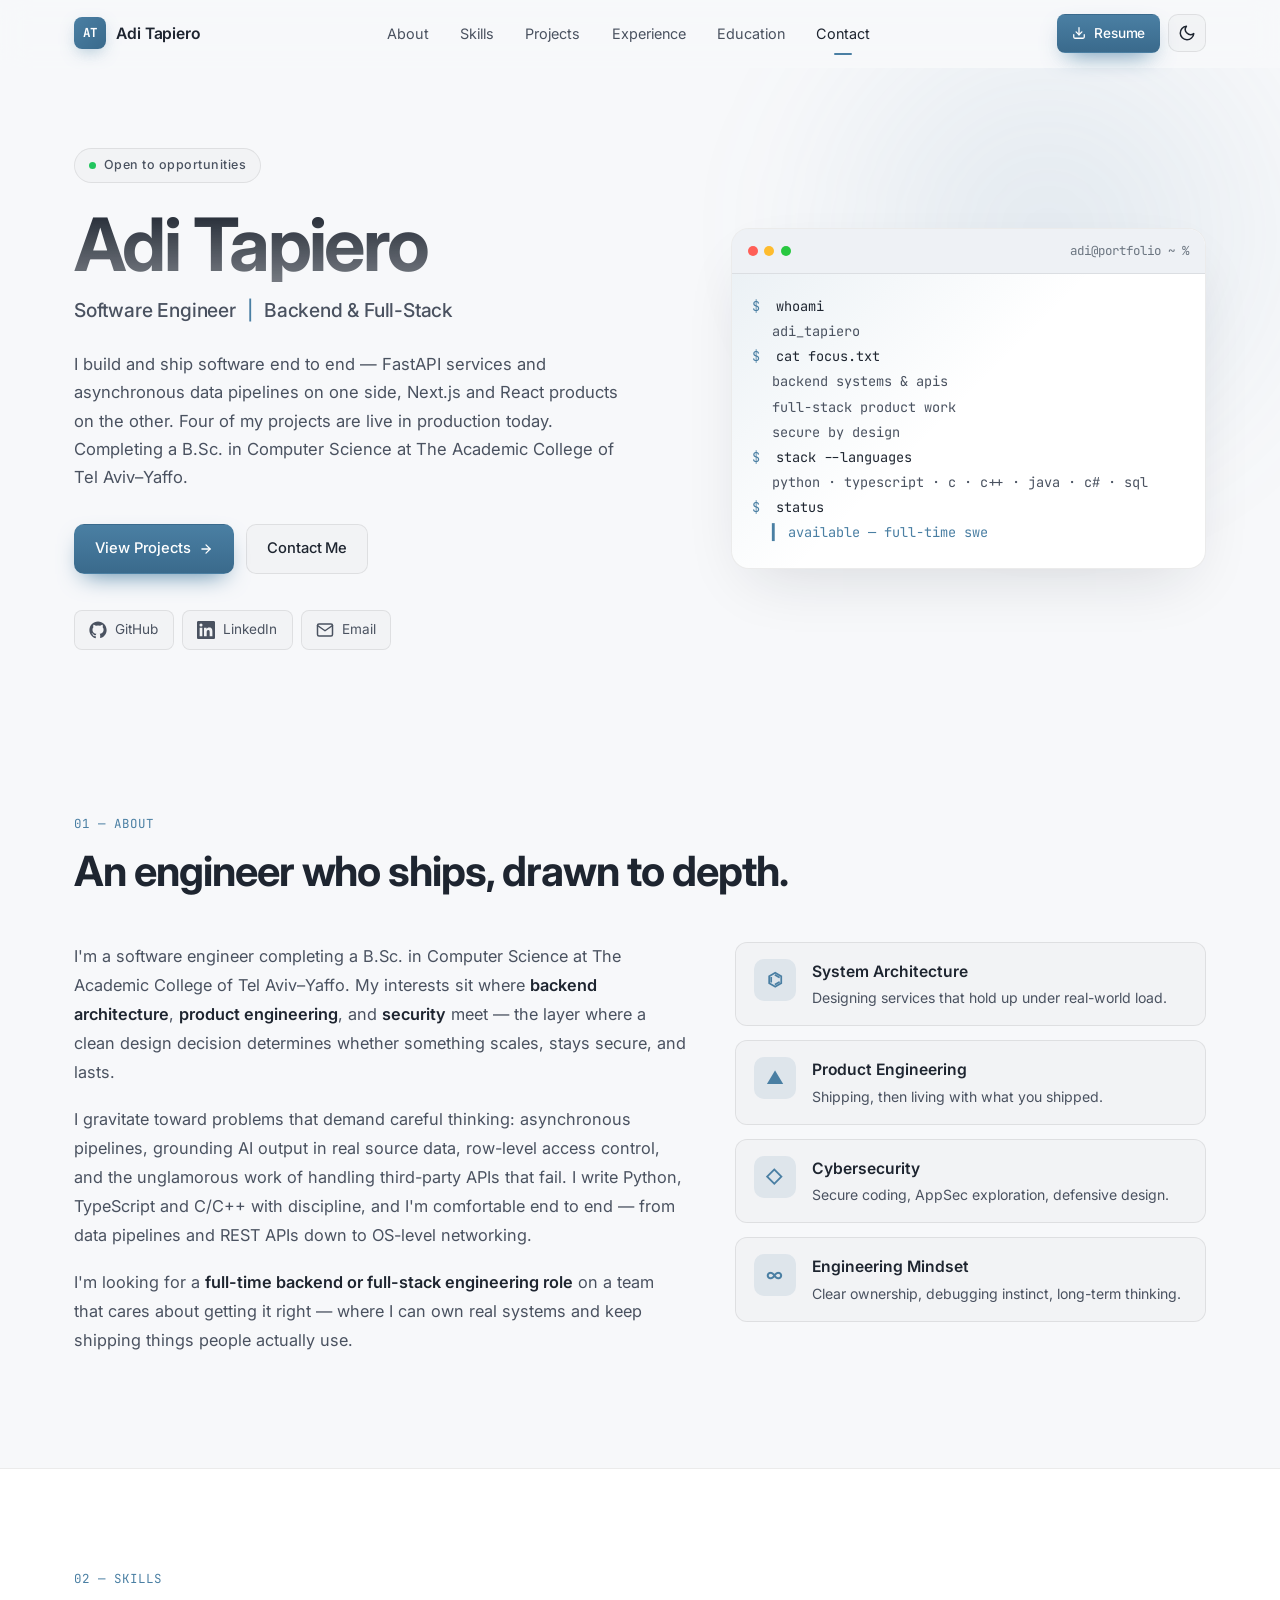
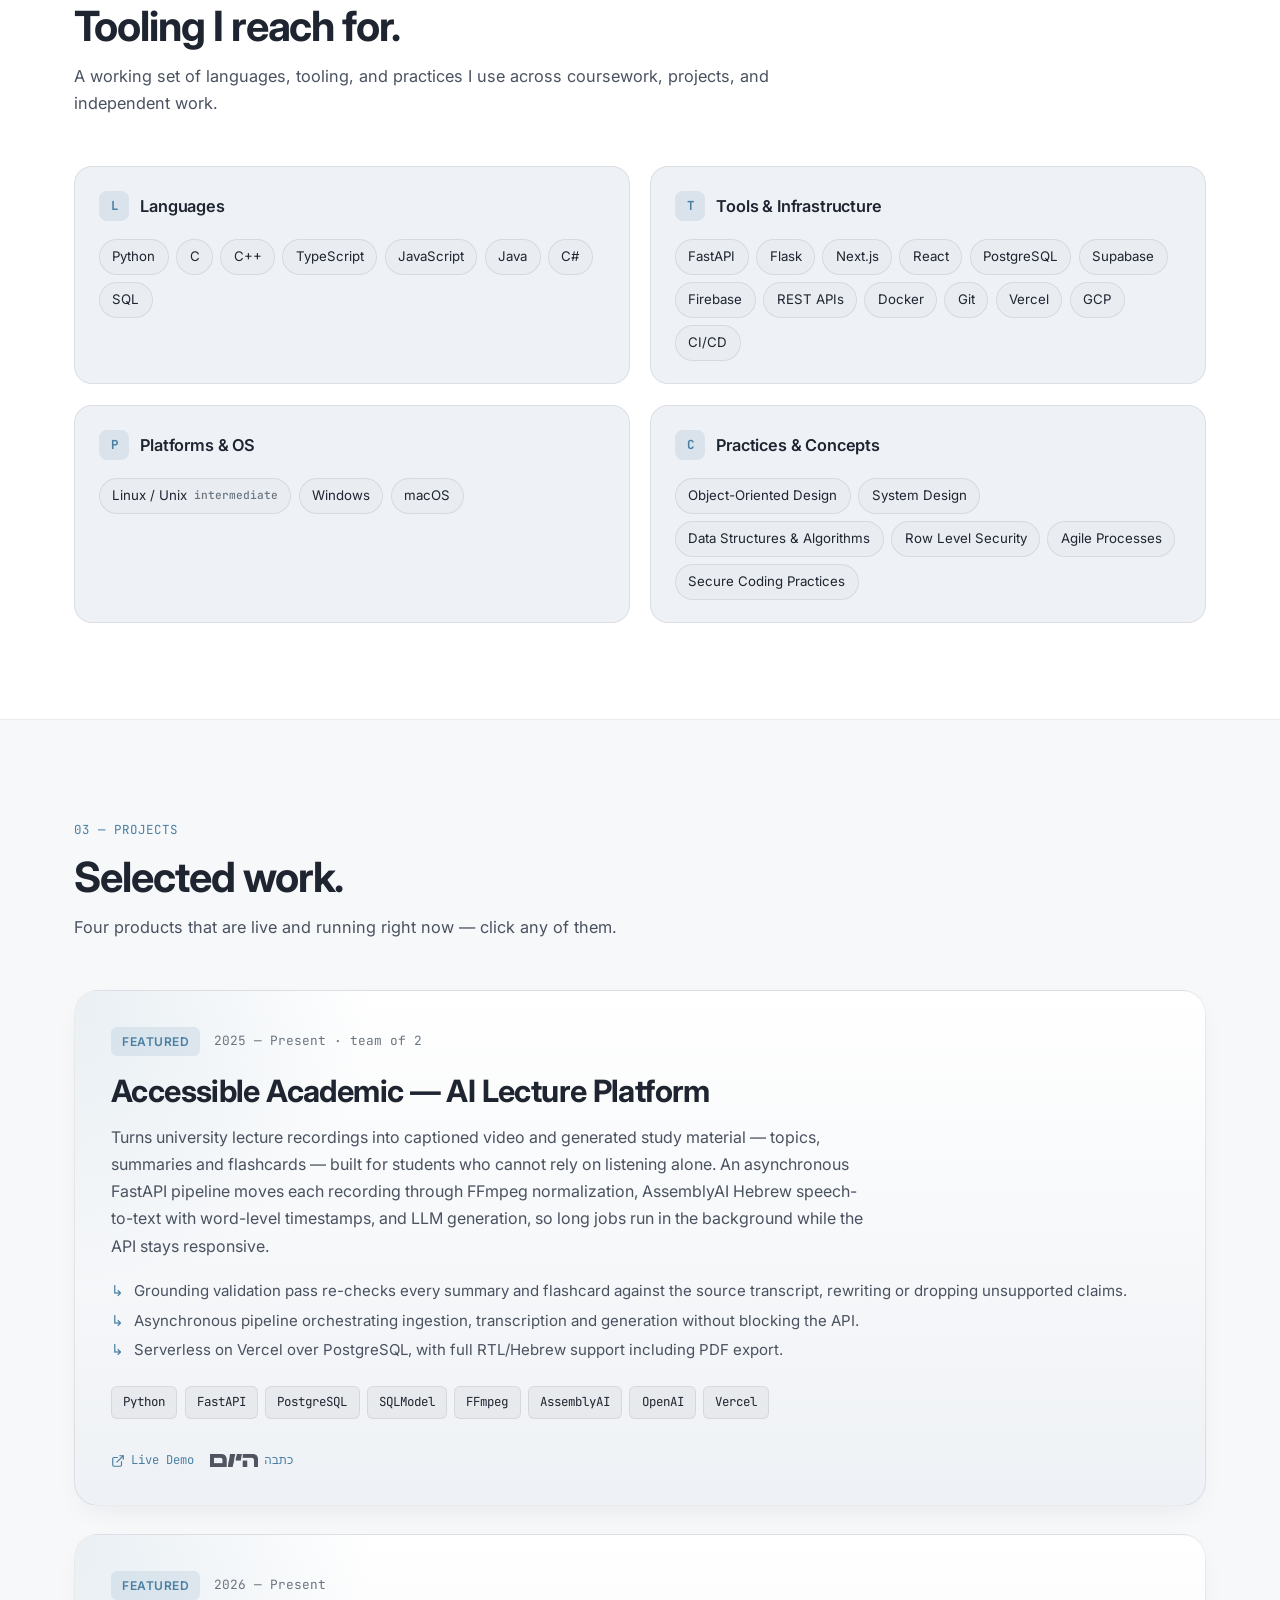
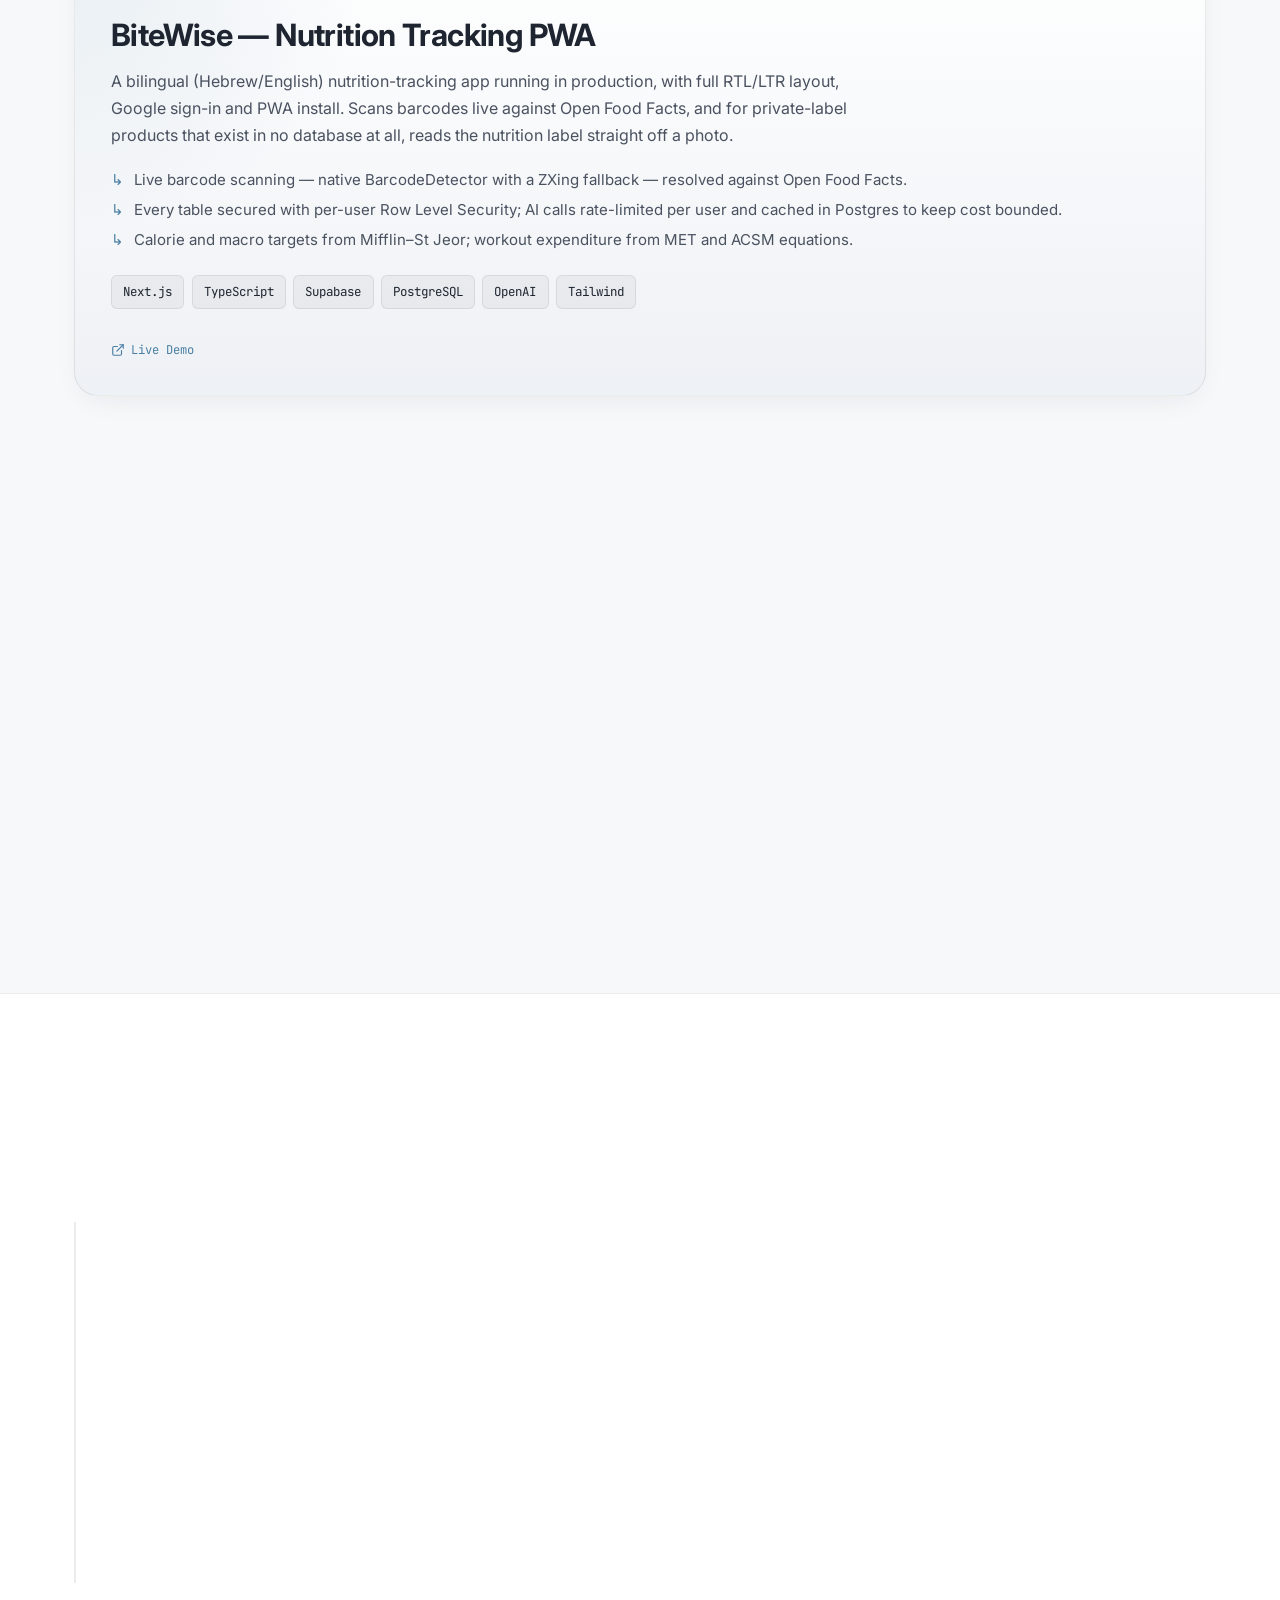
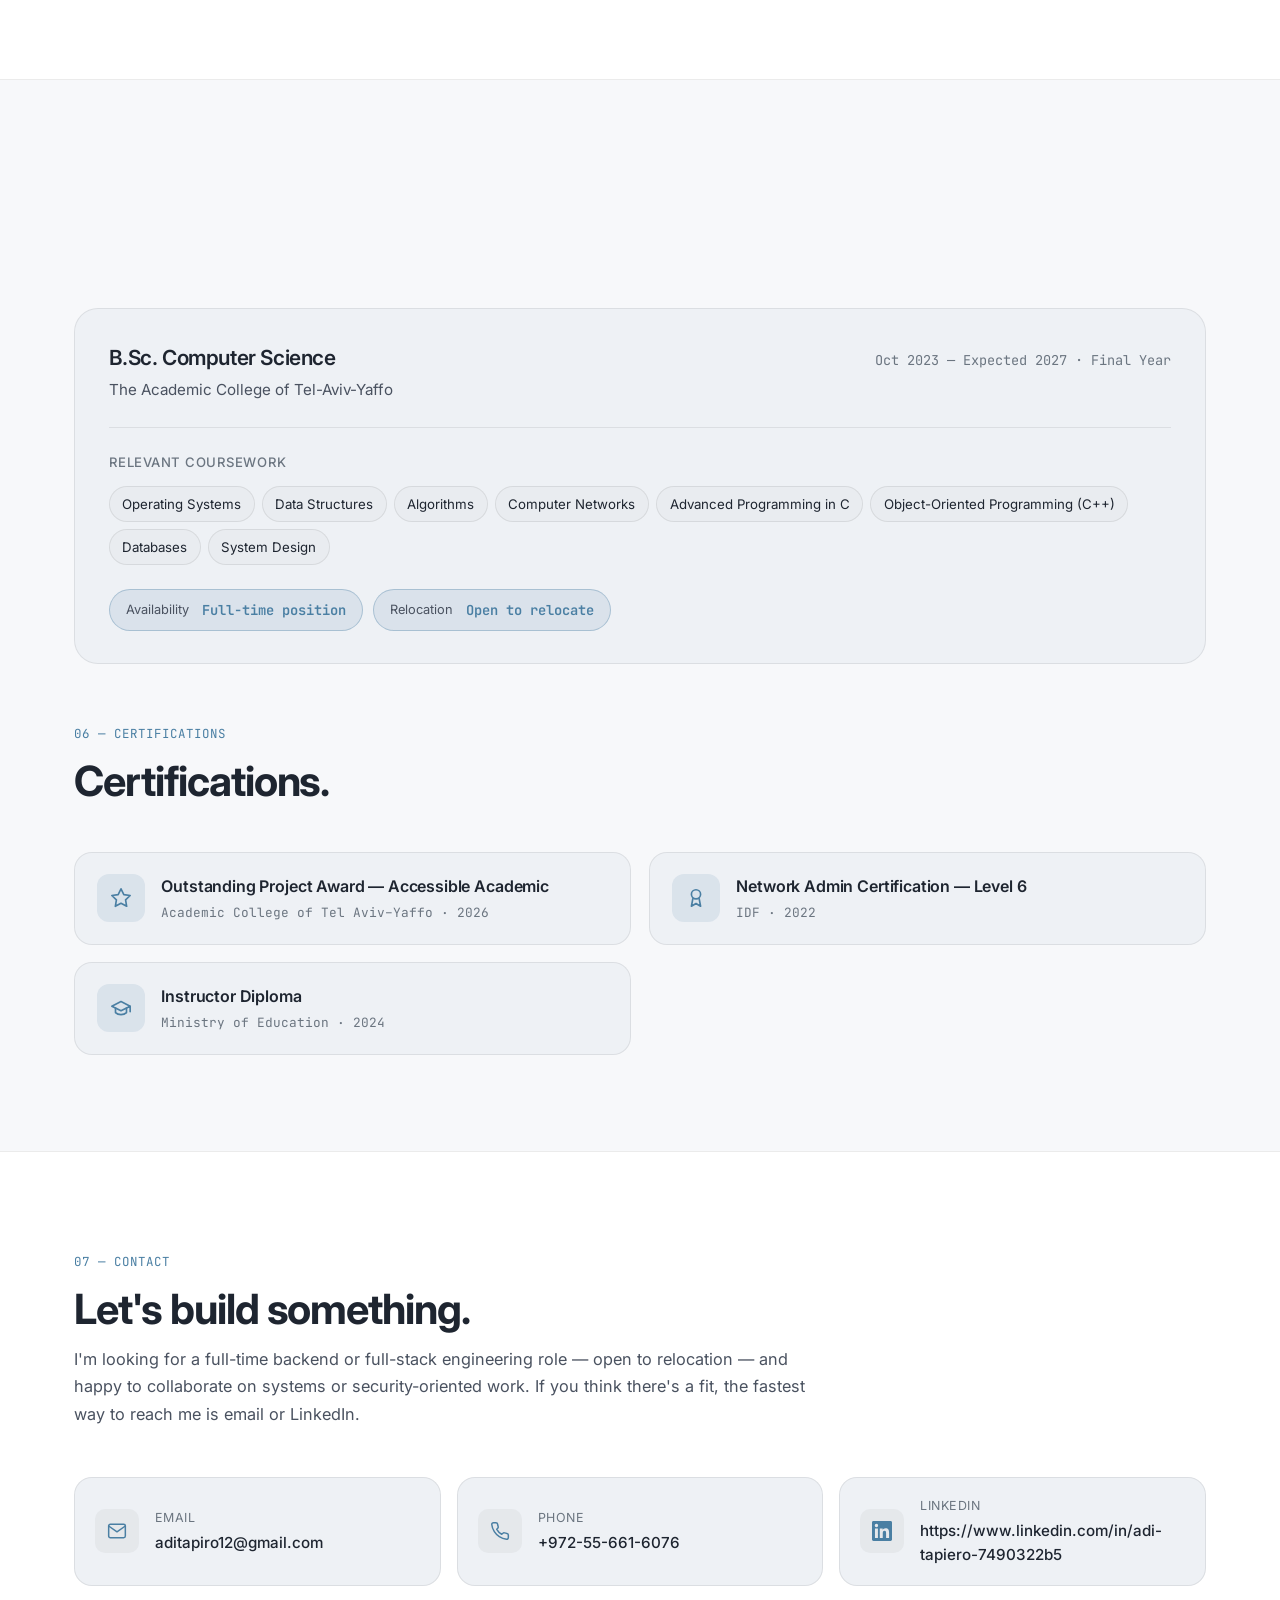
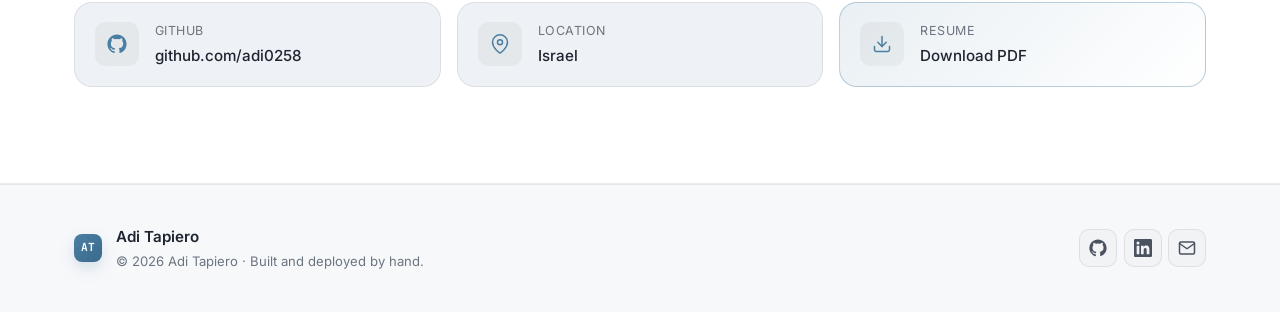
==== commit 302402f0: "Remove metrics strip; update CV PDF with all changes" ====
--- a/index.html
+++ b/index.html
@@ -119,24 +119,6 @@
         </aside>
       </div>
 
-      <div class="metrics container reveal" role="list">
-        <div class="metric" role="listitem">
-          <div class="metric-num">4</div>
-          <div class="metric-label">Products live in production</div>
-        </div>
-        <div class="metric" role="listitem">
-          <div class="metric-num">25%</div>
-          <div class="metric-label">Downtime reduction</div>
-        </div>
-        <div class="metric" role="listitem">
-          <div class="metric-num">2027</div>
-          <div class="metric-label">Expected graduation</div>
-        </div>
-        <div class="metric" role="listitem">
-          <div class="metric-num">7+</div>
-          <div class="metric-label">Languages worked with</div>
-        </div>
-      </div>
     </section>
 
     <!-- ============ ABOUT ============ -->
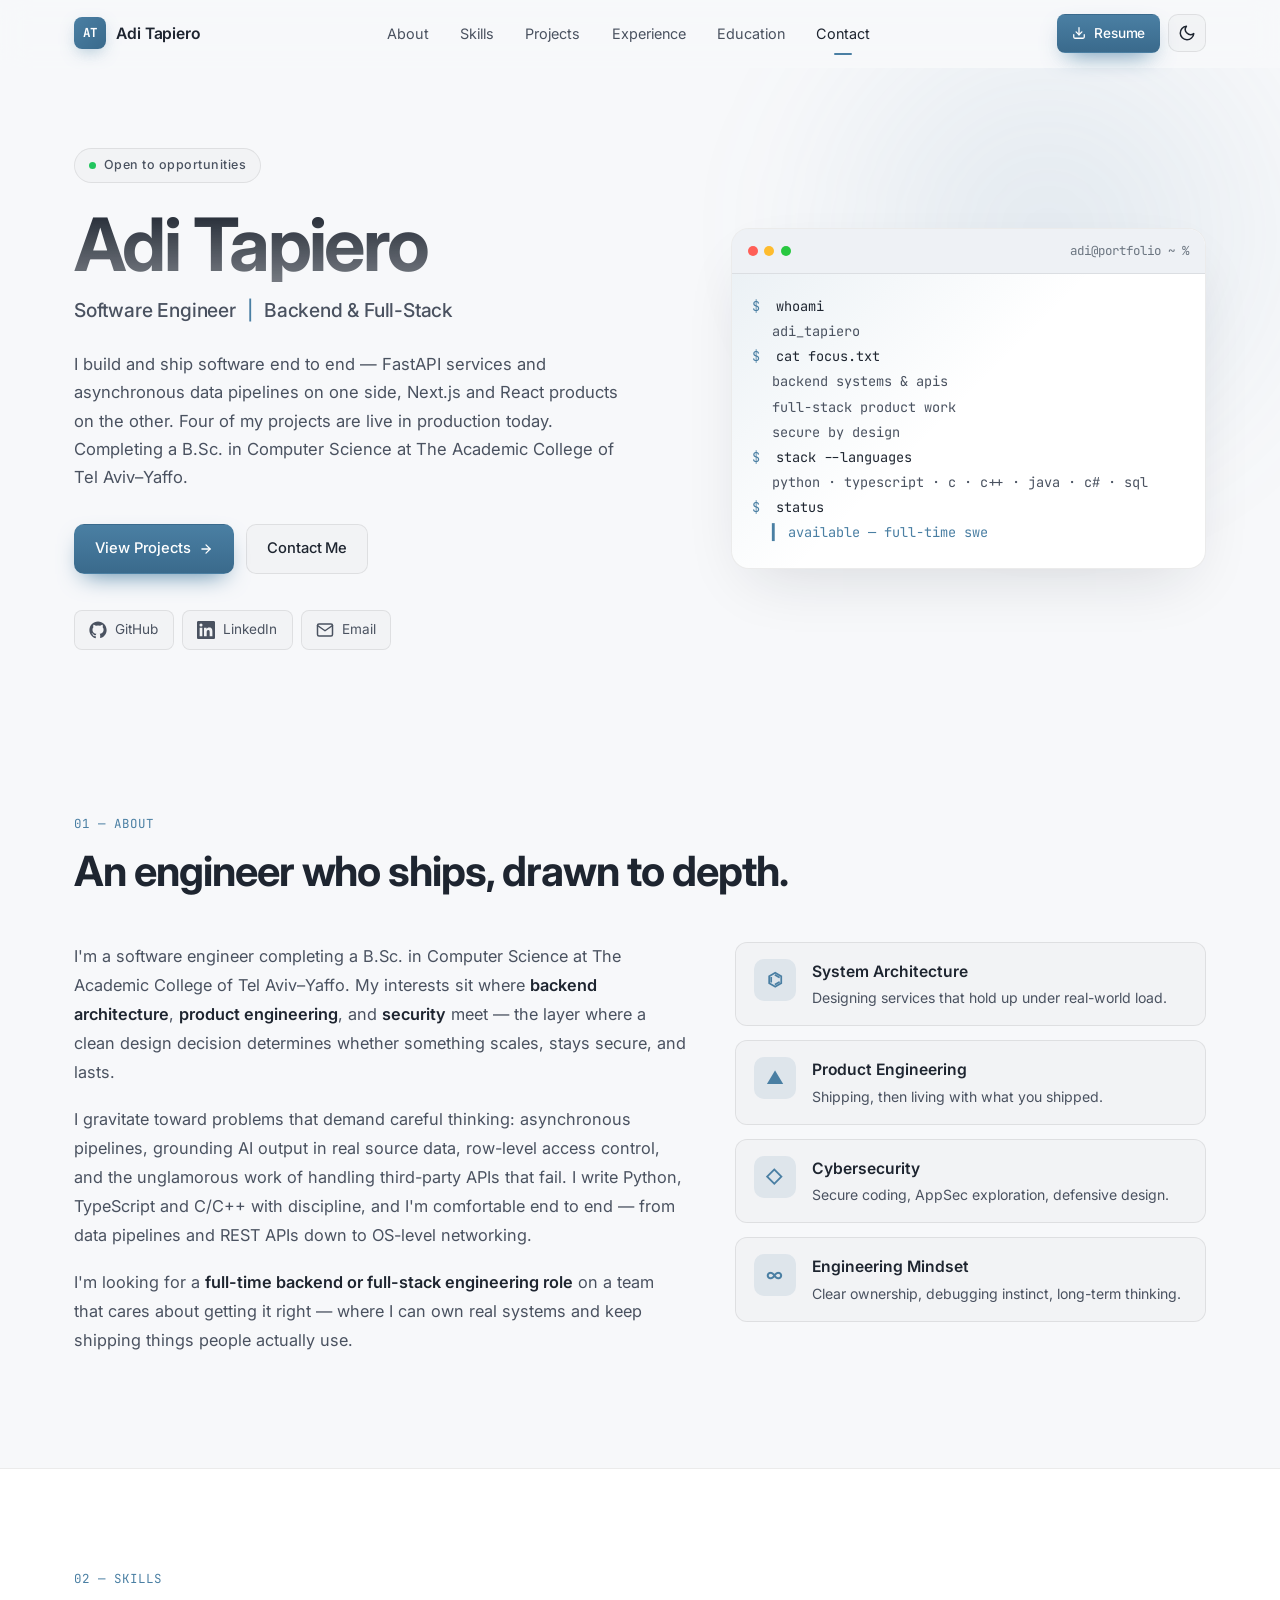
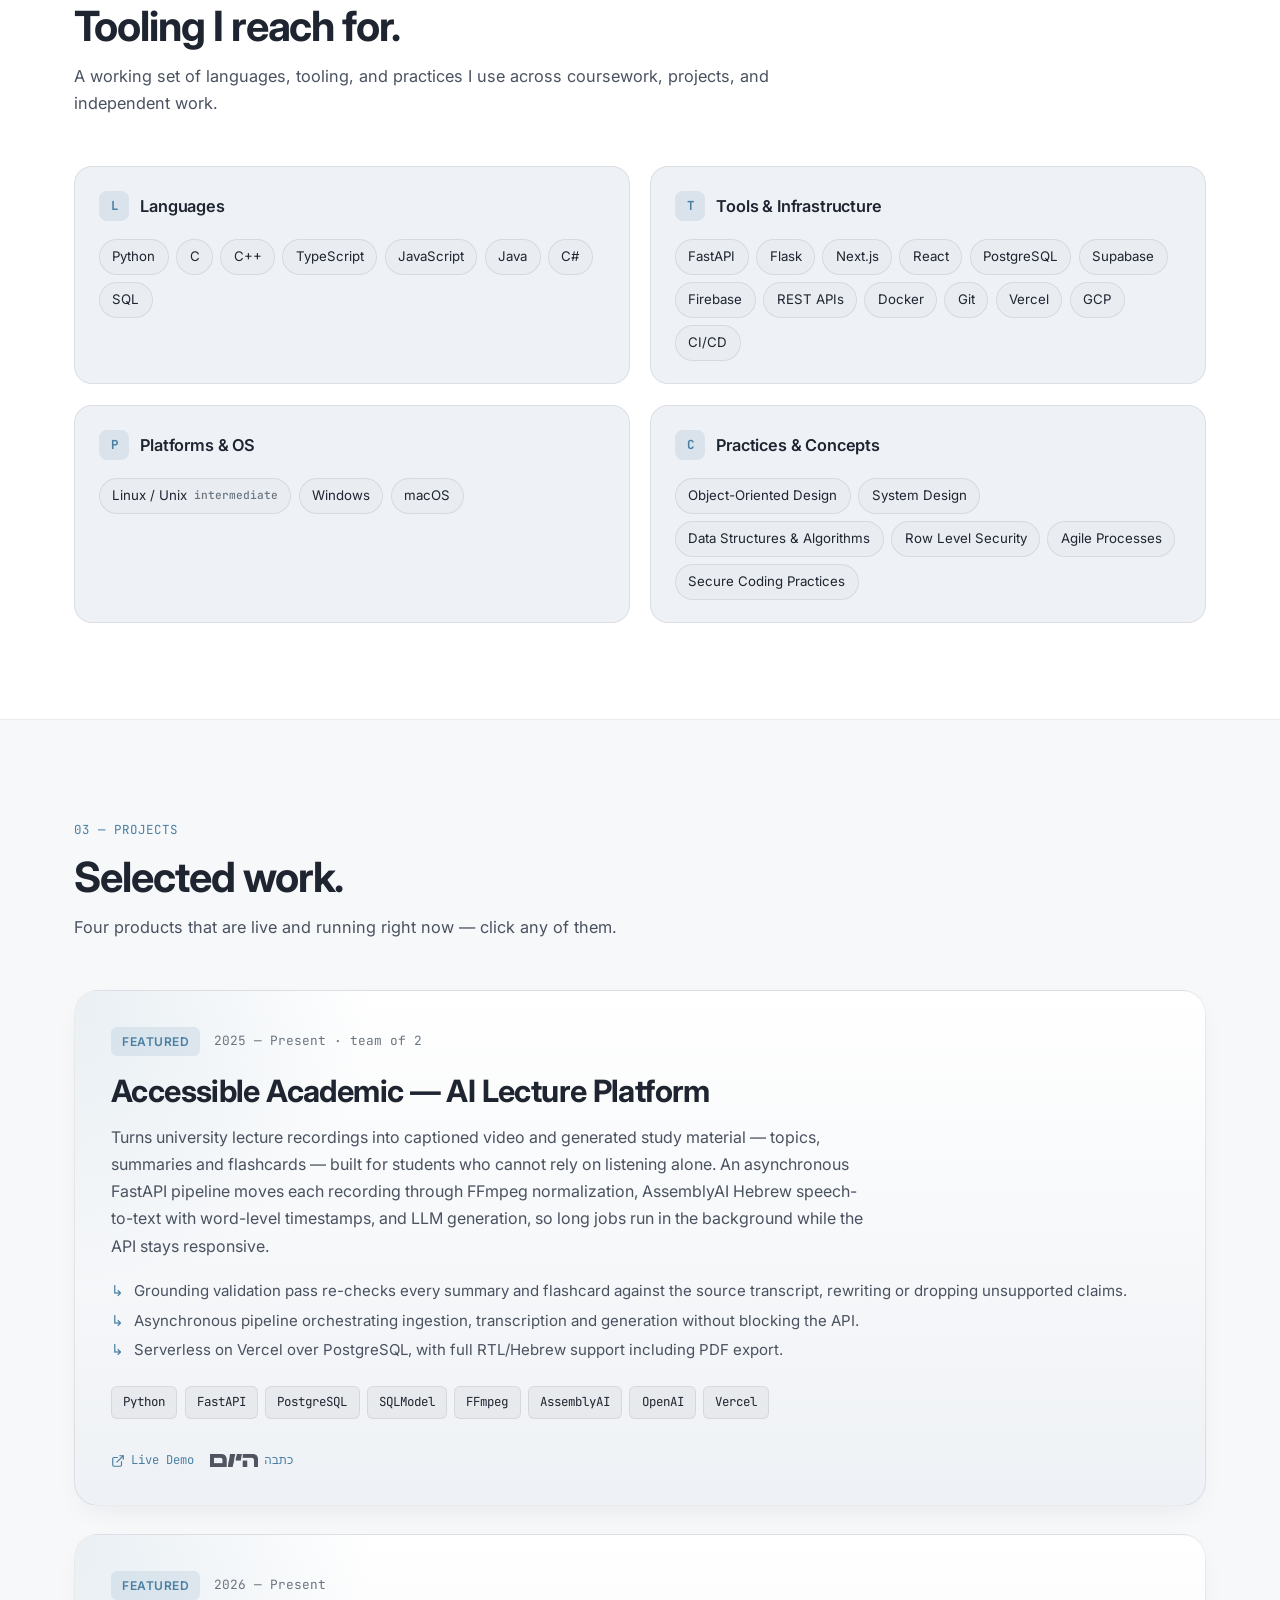
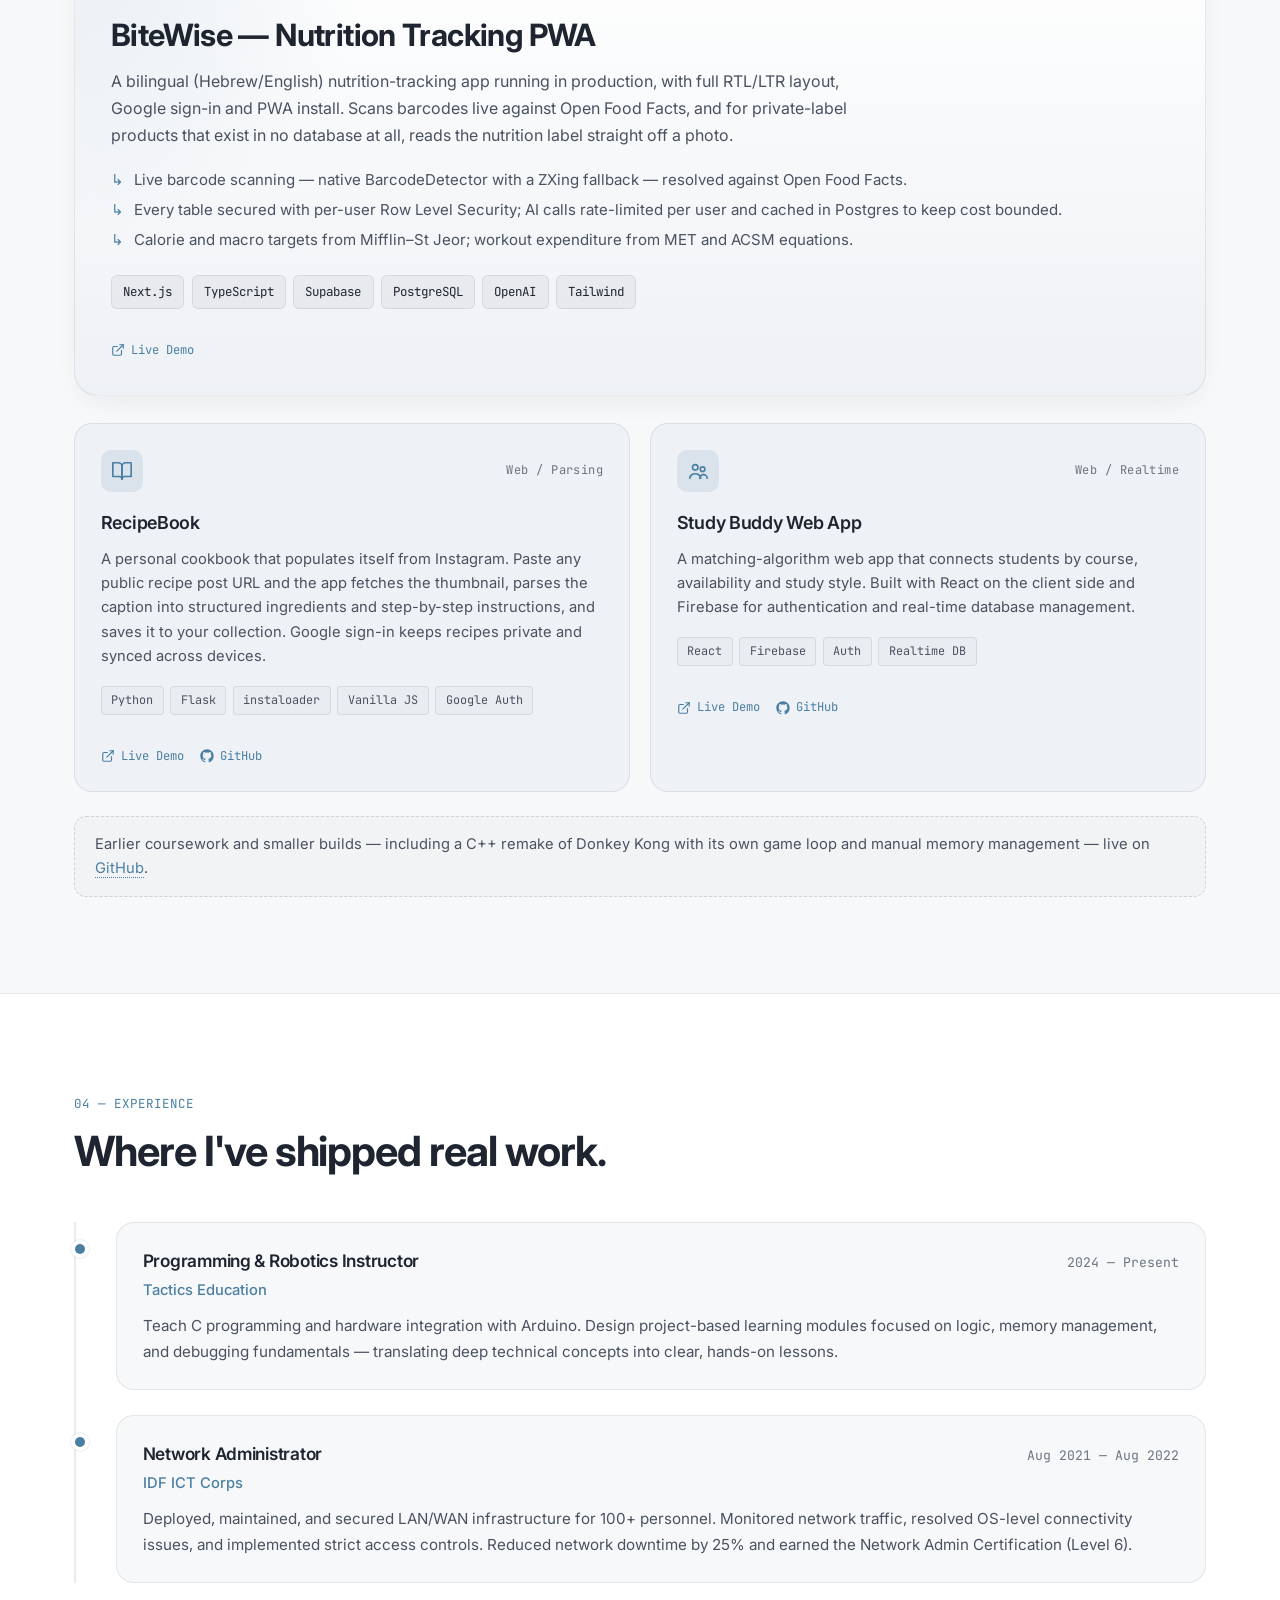
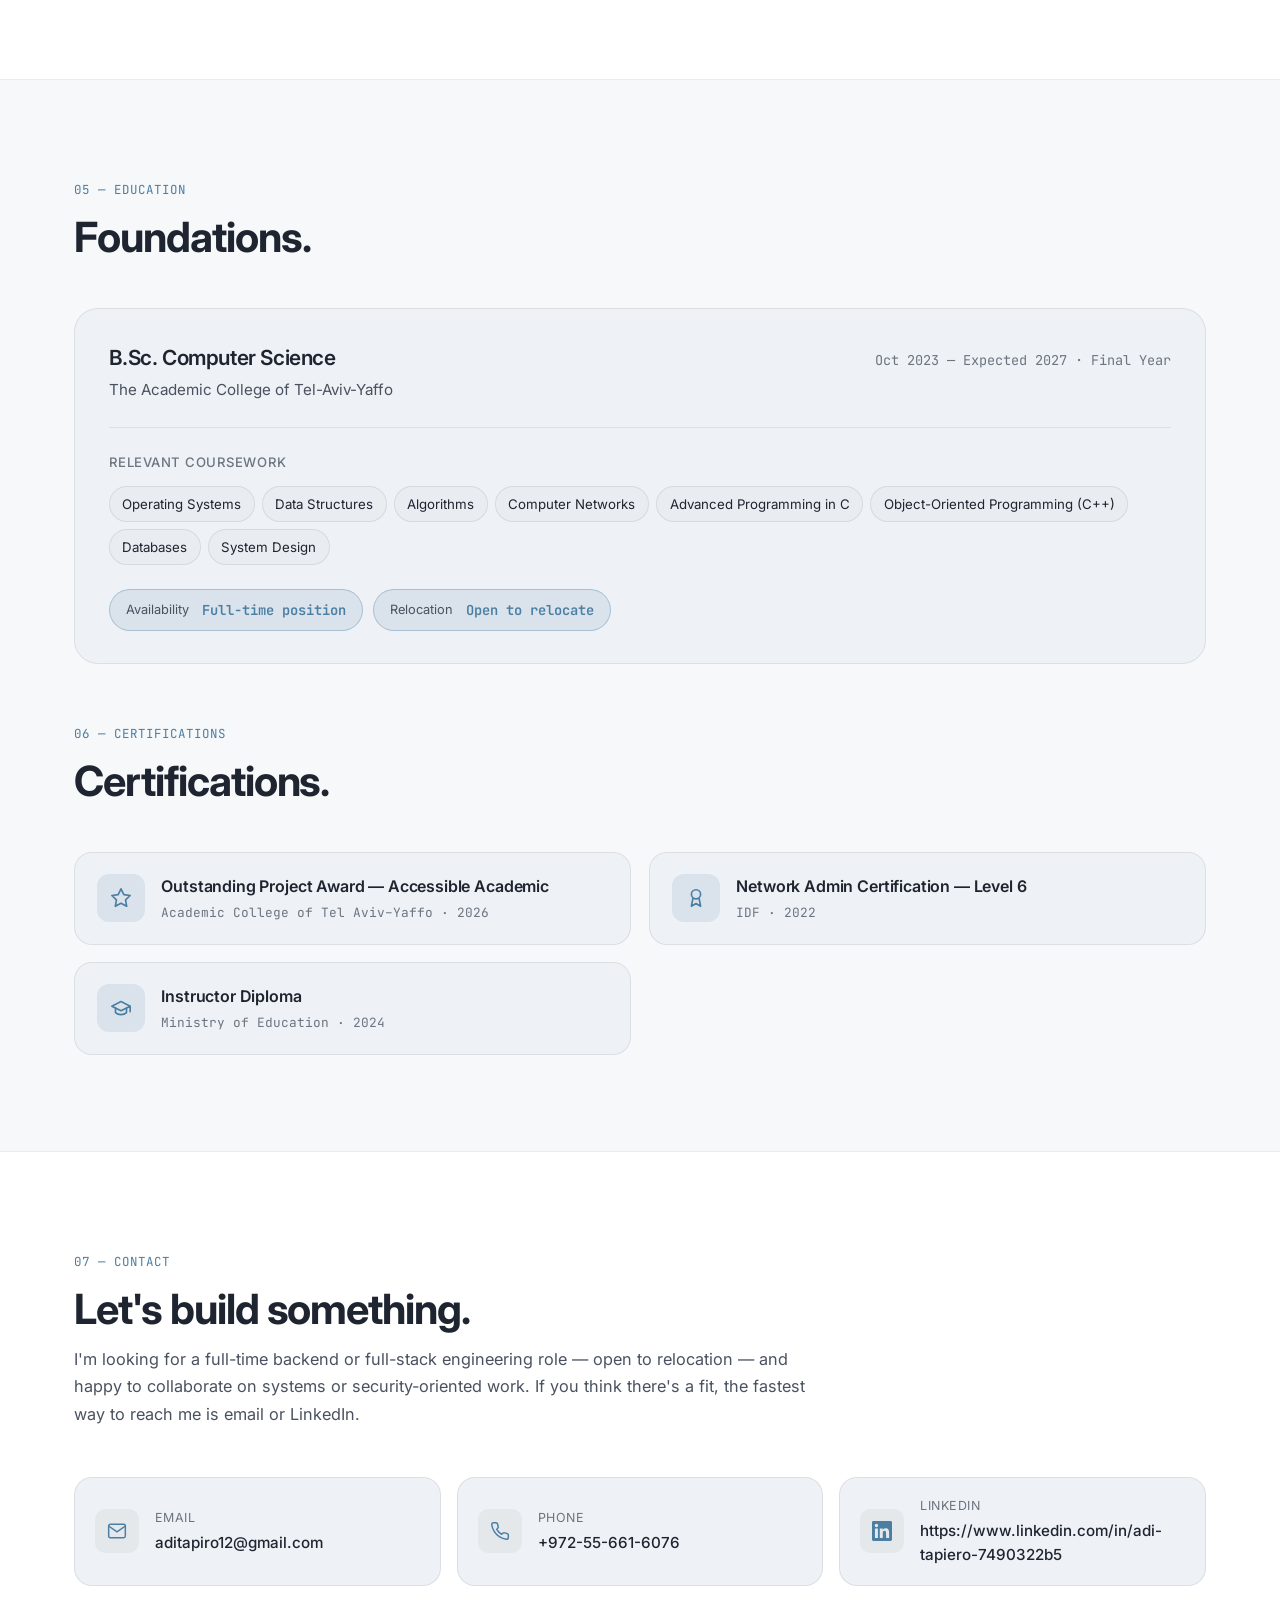
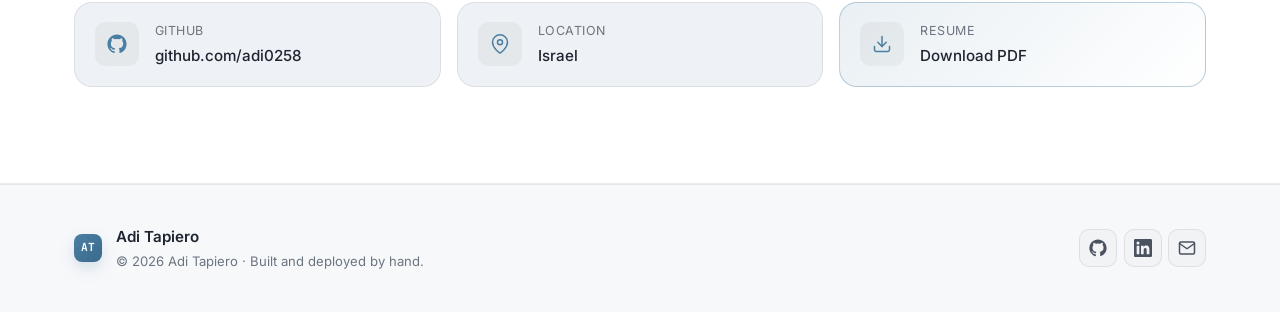
==== commit 0f69df8e: "Add files via upload" ====
--- a/index.html
+++ b/index.html
@@ -295,7 +295,7 @@
           </div>
 
           <div class="pc-links">
-            <a class="pc-link" href="https://accessible-academic-backend.vercel.app/" target="_blank" rel="noopener" aria-label="Accessible Academic live demo"><svg width="14" height="14" viewBox="0 0 24 24" fill="none" stroke="currentColor" stroke-width="2" stroke-linecap="round" stroke-linejoin="round" aria-hidden="true"><path d="M18 13v6a2 2 0 0 1-2 2H5a2 2 0 0 1-2-2V8a2 2 0 0 1 2-2h6"/><polyline points="15 3 21 3 21 9"/><line x1="10" y1="14" x2="21" y2="3"/></svg>Live Demo</a>
+            <a class="pc-link" href="https://accessibleacademic.com/" target="_blank" rel="noopener" aria-label="Accessible Academic live demo"><svg width="14" height="14" viewBox="0 0 24 24" fill="none" stroke="currentColor" stroke-width="2" stroke-linecap="round" stroke-linejoin="round" aria-hidden="true"><path d="M18 13v6a2 2 0 0 1-2 2H5a2 2 0 0 1-2-2V8a2 2 0 0 1 2-2h6"/><polyline points="15 3 21 3 21 9"/><line x1="10" y1="14" x2="21" y2="3"/></svg>Live Demo</a>
             <a class="pc-link" href="https://www.israelhayom.co.il/news/education/article/21597703" target="_blank" rel="noopener" aria-label="Israel Hayom article" style="display:inline-flex;align-items:center;gap:0.35rem;">
               <img src="./israelhayom-logo.png" alt="Israel Hayom" height="13" style="display:inline-block;height:13px;width:auto;filter:invert(35%) sepia(60%) saturate(400%) hue-rotate(185deg) brightness(90%);vertical-align:middle;" class="ih-logo" />
               <span>כתבה</span>
